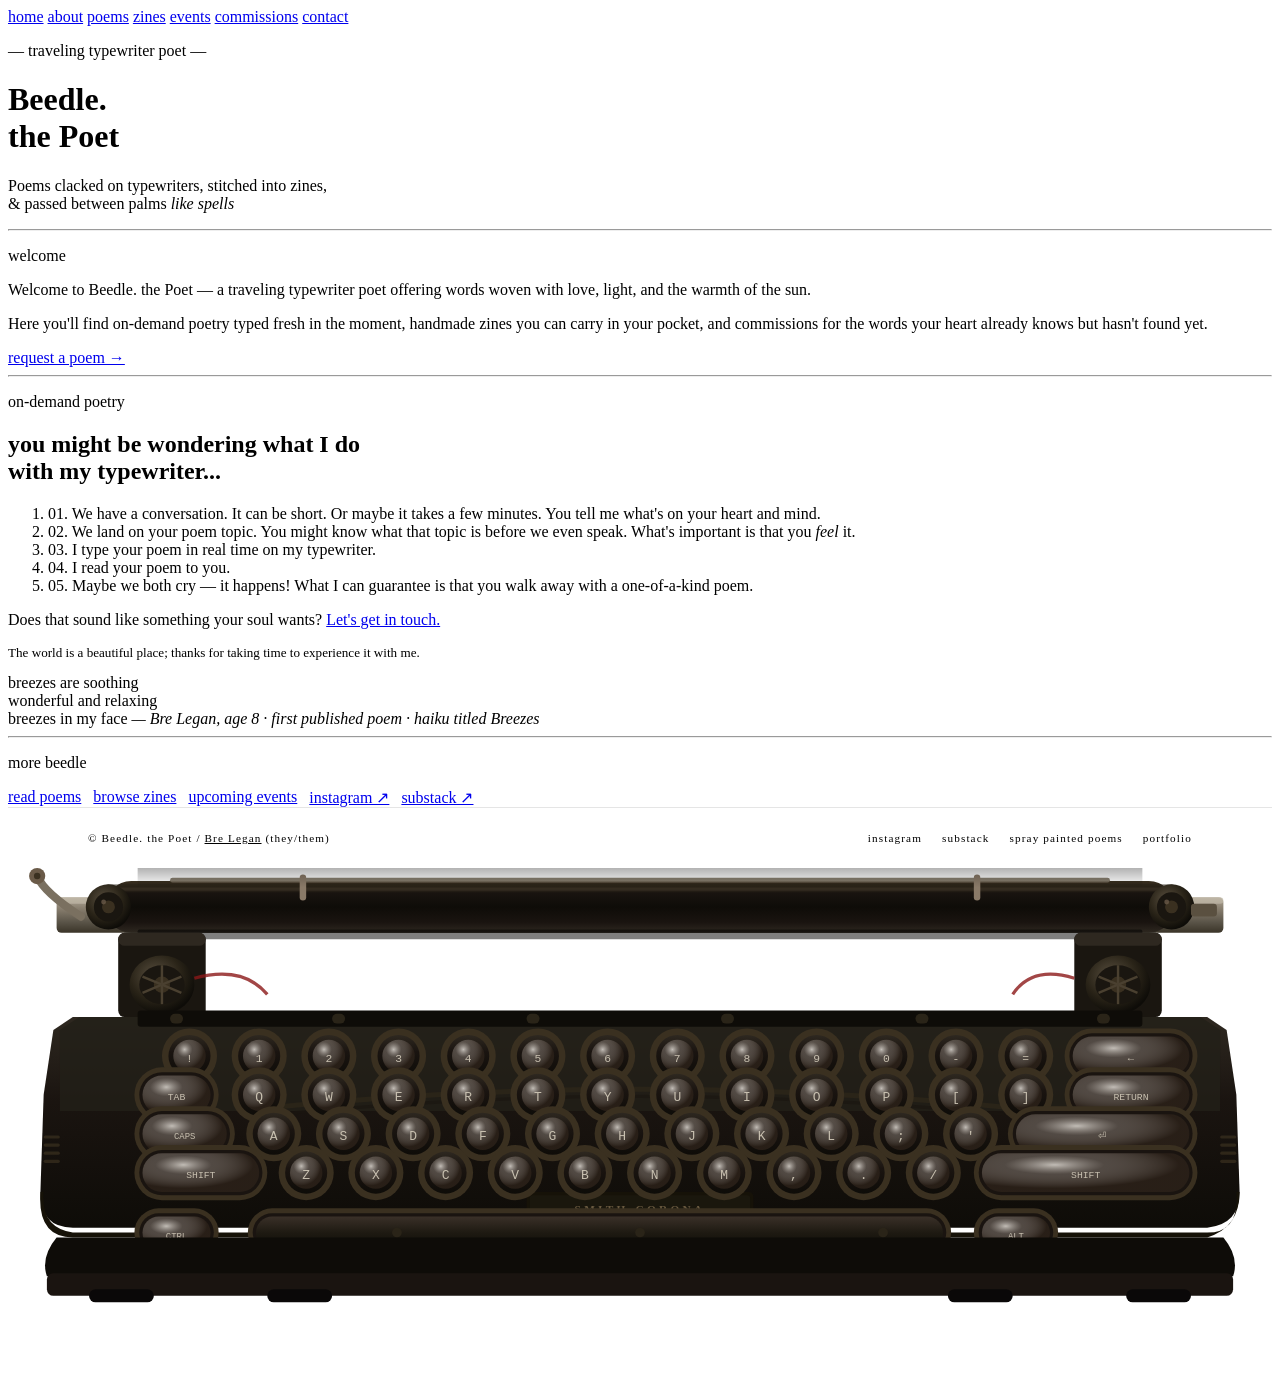
==== index.html @ 5019144e "Add files via upload" ====
<!DOCTYPE html>
<html lang="en">
<head>
  <meta charset="UTF-8" />
  <meta name="viewport" content="width=device-width, initial-scale=1.0" />
  <title>Beedle. the Poet</title>
  <link rel="stylesheet" href="css/style.css" />
</head>
<body>

<div class="page-wrap">

  <!-- PAPER SHEET — content flows top to bottom, bottom tucks into typewriter -->
  <div class="paper">
    <div class="paper-top-edge"></div>
    <div class="paper-lines"></div>
    <div class="margin-line"></div>
    <div class="hole-punch" style="top:50px"></div>
    <div class="hole-punch" style="top:220px"></div>
    <div class="hole-punch" style="top:420px"></div>

    <nav class="site-nav">
      <a href="index.html" class="active">home</a>
      <a href="about.html">about</a>
      <a href="poems.html">poems</a>
      <a href="zines.html">zines</a>
      <a href="events.html">events</a>
      <a href="commissions.html">commissions</a>
      <a href="contact.html">contact</a>
    </nav>

    <header class="hero">
      <p class="hero-eyebrow">— traveling typewriter poet —</p>
      <h1 class="hero-title">Beedle<span class="period">.</span><br>the Poet<span class="cursor"></span></h1>
      <p class="hero-subtitle">Poems clacked on typewriters, stitched into zines,<br>&amp; passed between palms <em>like spells</em></p>
    </header>

    <hr class="divider" data-text="✦ ✦ ✦" />

    <section class="section">
      <p class="section-label">welcome</p>
      <p>Welcome to Beedle. the Poet — a traveling typewriter poet offering words woven with love, light, and the warmth of the sun.</p>
      <p>Here you'll find on-demand poetry typed fresh in the moment, handmade zines you can carry in your pocket, and commissions for the words your heart already knows but hasn't found yet.</p>
      <a href="commissions.html" class="btn">request a poem →</a>
    </section>

    <hr class="divider" data-text="how it works" />

    <section class="section">
      <p class="section-label">on-demand poetry</p>
      <h2>you might be wondering what I do<br>with my typewriter...</h2>
      <ol class="process-list">
        <li><span class="step-num">01.</span> We have a conversation. It can be short. Or maybe it takes a few minutes. You tell me what's on your heart and mind.</li>
        <li><span class="step-num">02.</span> We land on your poem topic. You might know what that topic is before we even speak. What's important is that you <em>feel</em> it.</li>
        <li><span class="step-num">03.</span> I type your poem in real time on my typewriter.</li>
        <li><span class="step-num">04.</span> I read your poem to you.</li>
        <li><span class="step-num">05.</span> Maybe we both cry — it happens! What I can guarantee is that you walk away with a one-of-a-kind poem.</li>
      </ol>
      <p>Does that sound like something your soul wants? <a href="contact.html">Let's get in touch.</a></p>
      <p style="font-size: 0.82rem; color: var(--ink-light); margin-top: 8px;">The world is a beautiful place; thanks for taking time to experience it with me.</p>
    </section>

    <section class="section" style="padding-top: 0;">
      <div class="haiku">
        breezes are soothing<br>
        wonderful and relaxing<br>
        breezes in my face
        <cite>— Bre Legan, age 8 · first published poem · haiku titled <em>Breezes</em></cite>
      </div>
    </section>

    <hr class="divider" data-text="find me" />

    <section class="section">
      <p class="section-label">more beedle</p>
      <div style="display: flex; flex-wrap: wrap; gap: 12px;">
        <a href="poems.html" class="btn">read poems</a>
        <a href="zines.html" class="btn">browse zines</a>
        <a href="events.html" class="btn">upcoming events</a>
        <a href="https://www.instagram.com/beedle.thepoet" target="_blank" class="btn">instagram ↗</a>
        <a href="https://thebecomingrambles.substack.com/t/poetics" target="_blank" class="btn">substack ↗</a>
      </div>
    </section>

    <footer class="site-footer" style="position:relative;z-index:10;padding:24px 80px;border-top:1px solid rgba(0,0,0,0.1);display:flex;justify-content:space-between;align-items:center;flex-wrap:wrap;gap:12px;">
      <span style="font-family:var(--typewriter);font-size:0.7rem;letter-spacing:0.1em;color:var(--ink-light);">© Beedle. the Poet / <a href="https://brelegan.com" target="_blank" style="color:inherit;">Bre Legan</a> (they/them)</span>
      <nav style="display:flex;gap:20px;">
        <a href="https://www.instagram.com/beedle.thepoet" target="_blank" style="font-family:var(--typewriter);font-size:0.7rem;letter-spacing:0.1em;color:var(--ink-light);text-decoration:none;">instagram</a>
        <a href="https://thebecomingrambles.substack.com/t/poetics" target="_blank" style="font-family:var(--typewriter);font-size:0.7rem;letter-spacing:0.1em;color:var(--ink-light);text-decoration:none;">substack</a>
        <a href="https://spraypaintedpoems.com" target="_blank" style="font-family:var(--typewriter);font-size:0.7rem;letter-spacing:0.1em;color:var(--ink-light);text-decoration:none;">spray painted poems</a>
        <a href="https://brelegan.com" target="_blank" style="font-family:var(--typewriter);font-size:0.7rem;letter-spacing:0.1em;color:var(--ink-light);text-decoration:none;">portfolio</a>
      </nav>
    </footer>

    <div class="paper-bottom-fade"></div>
  </div><!-- /paper -->

  <!-- SMITH CORONA 1943 — paper feeds out of the platen at top of machine -->
      <div class="typewriter-footer"><svg viewBox="0 0 780 320" xmlns="http://www.w3.org/2000/svg" aria-hidden="true">
  <defs>
    
    <radialGradient id="keyGlass" cx="35%" cy="30%" r="60%">
      <stop offset="0%"   stop-color="#d4cfc8" stop-opacity="0.9"/>
      <stop offset="40%"  stop-color="#8a8078" stop-opacity="0.5"/>
      <stop offset="100%" stop-color="#2a2018" stop-opacity="0.9"/>
    </radialGradient>
    
    <linearGradient id="chrome" x1="0" y1="0" x2="0" y2="1">
      <stop offset="0%"   stop-color="#b0a898"/>
      <stop offset="30%"  stop-color="#8a8070"/>
      <stop offset="70%"  stop-color="#5a5448"/>
      <stop offset="100%" stop-color="#3a3428"/>
    </linearGradient>
    
    <linearGradient id="platenGrad" x1="0" y1="0" x2="0" y2="1">
      <stop offset="0%"   stop-color="#3a3020"/>
      <stop offset="20%"  stop-color="#1a1410"/>
      <stop offset="50%"  stop-color="#0e0c08"/>
      <stop offset="80%"  stop-color="#1a1410"/>
      <stop offset="100%" stop-color="#2e2820"/>
    </linearGradient>
    
    <linearGradient id="bodyGrad" x1="0" y1="0" x2="0" y2="1">
      <stop offset="0%"   stop-color="#2e2820"/>
      <stop offset="40%"  stop-color="#1a1410"/>
      <stop offset="100%" stop-color="#0e0c08"/>
    </linearGradient>
    
    <linearGradient id="bodySide" x1="0" y1="0" x2="1" y2="0">
      <stop offset="0%"   stop-color="#3a3028"/>
      <stop offset="50%"  stop-color="#1a1410"/>
      <stop offset="100%" stop-color="#0e0c08"/>
    </linearGradient>
    
    <radialGradient id="spoolGrad" cx="40%" cy="35%" r="65%">
      <stop offset="0%"   stop-color="#5a5040"/>
      <stop offset="60%"  stop-color="#2a2418"/>
      <stop offset="100%" stop-color="#0e0c08"/>
    </radialGradient>
    
    <linearGradient id="paperShadow" x1="0" y1="0" x2="0" y2="1">
      <stop offset="0%"   stop-color="rgba(0,0,0,0.5)"/>
      <stop offset="100%" stop-color="rgba(0,0,0,0)"/>
    </linearGradient>
    
    <linearGradient id="spaceGrad" x1="0" y1="0" x2="0" y2="1">
      <stop offset="0%"   stop-color="#3a3028"/>
      <stop offset="50%"  stop-color="#1e1a12"/>
      <stop offset="100%" stop-color="#0e0c08"/>
    </linearGradient>
  </defs>

  

  
  <rect x="30" y="18" width="720" height="22" rx="3" fill="url(#chrome)" />
  
  <rect x="30" y="18" width="720" height="4" rx="2" fill="#c8c0b0" opacity="0.6"/>

  
  <rect x="60" y="8" width="660" height="32" rx="16" fill="url(#platenGrad)"/>
  
  <rect x="60" y="10" width="660" height="5" rx="2" fill="#2a2418" opacity="0.5"/>
  <rect x="60" y="12" width="660" height="2" rx="1" fill="#4a4030" opacity="0.4"/>
  
  <circle cx="62" cy="24" r="14" fill="url(#spoolGrad)"/>
  <circle cx="62" cy="24" r="9"  fill="#1a1610"/>
  <circle cx="62" cy="24" r="4"  fill="#3a3020"/>
  <circle cx="59" cy="21" r="1.5" fill="#6a5a48" opacity="0.8"/>
  
  <circle cx="718" cy="24" r="14" fill="url(#spoolGrad)"/>
  <circle cx="718" cy="24" r="9"  fill="#1a1610"/>
  <circle cx="718" cy="24" r="4"  fill="#3a3020"/>
  <circle cx="715" cy="21" r="1.5" fill="#6a5a48" opacity="0.8"/>

  
  <rect x="100" y="6" width="580" height="3" rx="1.5" fill="#7a7060" opacity="0.9"/>
  
  <rect x="180" y="4" width="4" height="16" rx="2" fill="#8a7a68"/>
  <rect x="596" y="4" width="4" height="16" rx="2" fill="#8a7a68"/>

  
  <rect x="80" y="38" width="620" height="6" rx="1" fill="rgba(0,0,0,0.5)"/>

  
  <path d="M 45 30 Q 22 15 18 5" stroke="#7a7060" stroke-width="5" fill="none" stroke-linecap="round"/>
  <circle cx="18" cy="5" r="5" fill="#6a5a48"/>
  <circle cx="18" cy="5" r="2" fill="#3a3020"/>

  
  <rect x="730" y="22" width="16" height="8" rx="2" fill="#5a5040"/>

  

  
  <rect x="68" y="40" width="54" height="52" rx="4" fill="#1a1610"/>
  <rect x="68" y="40" width="54" height="8"  rx="4" fill="#2e2820"/>
  
  <ellipse cx="95" cy="72" rx="20" ry="18" fill="url(#spoolGrad)"/>
  <ellipse cx="95" cy="72" rx="14" ry="12" fill="#1a1610"/>
  <ellipse cx="95" cy="72" rx="5"  ry="5"  fill="#3a3020"/>
  
  <line x1="95" y1="60" x2="95" y2="72" stroke="#4a4030" stroke-width="1.5"/>
  <line x1="83" y1="67" x2="95" y2="72" stroke="#4a4030" stroke-width="1.5"/>
  <line x1="83" y1="77" x2="95" y2="72" stroke="#4a4030" stroke-width="1.5"/>
  <line x1="95" y1="84" x2="95" y2="72" stroke="#4a4030" stroke-width="1.5"/>
  <line x1="107" y1="77" x2="95" y2="72" stroke="#4a4030" stroke-width="1.5"/>
  <line x1="107" y1="67" x2="95" y2="72" stroke="#4a4030" stroke-width="1.5"/>
  
  <path d="M 115 68 Q 145 60 160 78" stroke="#8b1818" stroke-width="2" fill="none" opacity="0.8"/>

  
  <rect x="658" y="40" width="54" height="52" rx="4" fill="#1a1610"/>
  <rect x="658" y="40" width="54" height="8"  rx="4" fill="#2e2820"/>
  
  <ellipse cx="685" cy="72" rx="20" ry="18" fill="url(#spoolGrad)"/>
  <ellipse cx="685" cy="72" rx="14" ry="12" fill="#1a1610"/>
  <ellipse cx="685" cy="72" rx="5"  ry="5"  fill="#3a3020"/>
  
  <line x1="685" y1="60" x2="685" y2="72" stroke="#4a4030" stroke-width="1.5"/>
  <line x1="673" y1="67" x2="685" y2="72" stroke="#4a4030" stroke-width="1.5"/>
  <line x1="673" y1="77" x2="685" y2="72" stroke="#4a4030" stroke-width="1.5"/>
  <line x1="685" y1="84" x2="685" y2="72" stroke="#4a4030" stroke-width="1.5"/>
  <line x1="697" y1="77" x2="685" y2="72" stroke="#4a4030" stroke-width="1.5"/>
  <line x1="697" y1="67" x2="685" y2="72" stroke="#4a4030" stroke-width="1.5"/>
  
  <path d="M 658 68 Q 632 60 620 78" stroke="#8b1818" stroke-width="2" fill="none" opacity="0.8"/>

  

  
  <path d="
    M 40 92
    L 740 92
    L 752 100
    L 758 140
    L 760 200
    Q 760 220 740 222
    L 40 222
    Q 20 222 20 200
    L 22 140
    L 28 100
    Z
  " fill="url(#bodyGrad)"/>

  
  <path d="
    M 44 92
    L 736 92
    L 748 100
    L 748 150
    L 32 150
    L 32 100
    Z
  " fill="#222018" opacity="0.8"/>

  
  <path d="
    M 22 200
    Q 20 222 40 225
    L 740 225
    Q 760 225 758 200
    L 760 200
    Q 760 222 740 228
    L 40 228
    Q 18 228 20 200
    Z
  " fill="#161208"/>

  
  <rect x="22" y="165" width="10" height="2" rx="1" fill="#3a3020" opacity="0.7"/>
  <rect x="22" y="170" width="10" height="2" rx="1" fill="#3a3020" opacity="0.7"/>
  <rect x="22" y="175" width="10" height="2" rx="1" fill="#3a3020" opacity="0.7"/>
  <rect x="22" y="180" width="10" height="2" rx="1" fill="#3a3020" opacity="0.7"/>

  
  <rect x="748" y="165" width="10" height="2" rx="1" fill="#3a3020" opacity="0.7"/>
  <rect x="748" y="170" width="10" height="2" rx="1" fill="#3a3020" opacity="0.7"/>
  <rect x="748" y="175" width="10" height="2" rx="1" fill="#3a3020" opacity="0.7"/>
  <rect x="748" y="180" width="10" height="2" rx="1" fill="#3a3020" opacity="0.7"/>

  
  <rect x="320" y="200" width="140" height="16" rx="3" fill="#161208"/>
  <rect x="322" y="202" width="136" height="12" rx="2" fill="#1e1c12" opacity="0.5"/>
  
  <text x="390" y="213" font-family="Georgia, serif" font-size="7" font-weight="bold"
        fill="#6a5a40" text-anchor="middle" letter-spacing="2">SMITH-CORONA</text>

  
  
  <rect x="80" y="88" width="620" height="10" rx="2" fill="#0e0c08"/>
  
  <rect x="100" y="90" width="8" height="6" rx="3" fill="#2a2418"/>
  <rect x="200" y="90" width="8" height="6" rx="3" fill="#2a2418"/>
  <rect x="320" y="90" width="8" height="6" rx="3" fill="#2a2418"/>
  <rect x="440" y="90" width="8" height="6" rx="3" fill="#2a2418"/>
  <rect x="560" y="90" width="8" height="6" rx="3" fill="#2a2418"/>
  <rect x="672" y="90" width="8" height="6" rx="3" fill="#2a2418"/>

  
  <path d="M 160 148 Q 390 125 620 148" stroke="#2a2418" stroke-width="3" fill="none"/>
  <path d="M 165 152 Q 390 130 615 152" stroke="#1a1410" stroke-width="2" fill="none" opacity="0.6"/>

  
  

  
  
  
  

  
  

  
  <g id="row4">
    
    
    

    
    <circle cx="112" cy="116" r="17" fill="#3a3020"/>
    <circle cx="112" cy="116" r="13" fill="url(#bodyGrad)"/>
    <circle cx="112" cy="116" r="10" fill="url(#keyGlass)"/>
    <text x="112" y="120" font-family="'Special Elite',monospace" font-size="7" fill="#c8c0b0" text-anchor="middle">!</text>

    <circle cx="155" cy="116" r="17" fill="#3a3020"/>
    <circle cx="155" cy="116" r="13" fill="url(#bodyGrad)"/>
    <circle cx="155" cy="116" r="10" fill="url(#keyGlass)"/>
    <text x="155" y="120" font-family="'Special Elite',monospace" font-size="7" fill="#c8c0b0" text-anchor="middle">1</text>

    <circle cx="198" cy="116" r="17" fill="#3a3020"/>
    <circle cx="198" cy="116" r="13" fill="url(#bodyGrad)"/>
    <circle cx="198" cy="116" r="10" fill="url(#keyGlass)"/>
    <text x="198" y="120" font-family="'Special Elite',monospace" font-size="7" fill="#c8c0b0" text-anchor="middle">2</text>

    <circle cx="241" cy="116" r="17" fill="#3a3020"/>
    <circle cx="241" cy="116" r="13" fill="url(#bodyGrad)"/>
    <circle cx="241" cy="116" r="10" fill="url(#keyGlass)"/>
    <text x="241" y="120" font-family="'Special Elite',monospace" font-size="7" fill="#c8c0b0" text-anchor="middle">3</text>

    <circle cx="284" cy="116" r="17" fill="#3a3020"/>
    <circle cx="284" cy="116" r="13" fill="url(#bodyGrad)"/>
    <circle cx="284" cy="116" r="10" fill="url(#keyGlass)"/>
    <text x="284" y="120" font-family="'Special Elite',monospace" font-size="7" fill="#c8c0b0" text-anchor="middle">4</text>

    <circle cx="327" cy="116" r="17" fill="#3a3020"/>
    <circle cx="327" cy="116" r="13" fill="url(#bodyGrad)"/>
    <circle cx="327" cy="116" r="10" fill="url(#keyGlass)"/>
    <text x="327" y="120" font-family="'Special Elite',monospace" font-size="7" fill="#c8c0b0" text-anchor="middle">5</text>

    <circle cx="370" cy="116" r="17" fill="#3a3020"/>
    <circle cx="370" cy="116" r="13" fill="url(#bodyGrad)"/>
    <circle cx="370" cy="116" r="10" fill="url(#keyGlass)"/>
    <text x="370" y="120" font-family="'Special Elite',monospace" font-size="7" fill="#c8c0b0" text-anchor="middle">6</text>

    <circle cx="413" cy="116" r="17" fill="#3a3020"/>
    <circle cx="413" cy="116" r="13" fill="url(#bodyGrad)"/>
    <circle cx="413" cy="116" r="10" fill="url(#keyGlass)"/>
    <text x="413" y="120" font-family="'Special Elite',monospace" font-size="7" fill="#c8c0b0" text-anchor="middle">7</text>

    <circle cx="456" cy="116" r="17" fill="#3a3020"/>
    <circle cx="456" cy="116" r="13" fill="url(#bodyGrad)"/>
    <circle cx="456" cy="116" r="10" fill="url(#keyGlass)"/>
    <text x="456" y="120" font-family="'Special Elite',monospace" font-size="7" fill="#c8c0b0" text-anchor="middle">8</text>

    <circle cx="499" cy="116" r="17" fill="#3a3020"/>
    <circle cx="499" cy="116" r="13" fill="url(#bodyGrad)"/>
    <circle cx="499" cy="116" r="10" fill="url(#keyGlass)"/>
    <text x="499" y="120" font-family="'Special Elite',monospace" font-size="7" fill="#c8c0b0" text-anchor="middle">9</text>

    <circle cx="542" cy="116" r="17" fill="#3a3020"/>
    <circle cx="542" cy="116" r="13" fill="url(#bodyGrad)"/>
    <circle cx="542" cy="116" r="10" fill="url(#keyGlass)"/>
    <text x="542" y="120" font-family="'Special Elite',monospace" font-size="7" fill="#c8c0b0" text-anchor="middle">0</text>

    <circle cx="585" cy="116" r="17" fill="#3a3020"/>
    <circle cx="585" cy="116" r="13" fill="url(#bodyGrad)"/>
    <circle cx="585" cy="116" r="10" fill="url(#keyGlass)"/>
    <text x="585" y="120" font-family="'Special Elite',monospace" font-size="7" fill="#c8c0b0" text-anchor="middle">-</text>

    <circle cx="628" cy="116" r="17" fill="#3a3020"/>
    <circle cx="628" cy="116" r="13" fill="url(#bodyGrad)"/>
    <circle cx="628" cy="116" r="10" fill="url(#keyGlass)"/>
    <text x="628" y="120" font-family="'Special Elite',monospace" font-size="7" fill="#c8c0b0" text-anchor="middle">=</text>

    
    <rect x="652" y="99" width="82" height="34" rx="17" fill="#3a3020"/>
    <rect x="655" y="102" width="76" height="28" rx="14" fill="#1a1410"/>
    <rect x="657" y="104" width="72" height="24" rx="12" fill="url(#keyGlass)"/>
    <text x="693" y="120" font-family="'Special Elite',monospace" font-size="6.5" fill="#c8c0b0" text-anchor="middle">←</text>
  </g>

  
  <g id="row3">
    
    <rect x="78" y="123" width="52" height="34" rx="17" fill="#3a3020"/>
    <rect x="81" y="126" width="46" height="28" rx="14" fill="#1a1410"/>
    <rect x="83" y="128" width="42" height="24" rx="12" fill="url(#keyGlass)"/>
    <text x="104" y="143" font-family="'Special Elite',monospace" font-size="6" fill="#c8c0b0" text-anchor="middle">TAB</text>

    <circle cx="155" cy="140" r="17" fill="#3a3020"/>
    <circle cx="155" cy="140" r="13" fill="url(#bodyGrad)"/>
    <circle cx="155" cy="140" r="10" fill="url(#keyGlass)"/>
    <text x="155" y="144" font-family="'Special Elite',monospace" font-size="8" fill="#c8c0b0" text-anchor="middle">Q</text>

    <circle cx="198" cy="140" r="17" fill="#3a3020"/>
    <circle cx="198" cy="140" r="13" fill="url(#bodyGrad)"/>
    <circle cx="198" cy="140" r="10" fill="url(#keyGlass)"/>
    <text x="198" y="144" font-family="'Special Elite',monospace" font-size="8" fill="#c8c0b0" text-anchor="middle">W</text>

    <circle cx="241" cy="140" r="17" fill="#3a3020"/>
    <circle cx="241" cy="140" r="13" fill="url(#bodyGrad)"/>
    <circle cx="241" cy="140" r="10" fill="url(#keyGlass)"/>
    <text x="241" y="144" font-family="'Special Elite',monospace" font-size="8" fill="#c8c0b0" text-anchor="middle">E</text>

    <circle cx="284" cy="140" r="17" fill="#3a3020"/>
    <circle cx="284" cy="140" r="13" fill="url(#bodyGrad)"/>
    <circle cx="284" cy="140" r="10" fill="url(#keyGlass)"/>
    <text x="284" y="144" font-family="'Special Elite',monospace" font-size="8" fill="#c8c0b0" text-anchor="middle">R</text>

    <circle cx="327" cy="140" r="17" fill="#3a3020"/>
    <circle cx="327" cy="140" r="13" fill="url(#bodyGrad)"/>
    <circle cx="327" cy="140" r="10" fill="url(#keyGlass)"/>
    <text x="327" y="144" font-family="'Special Elite',monospace" font-size="8" fill="#c8c0b0" text-anchor="middle">T</text>

    <circle cx="370" cy="140" r="17" fill="#3a3020"/>
    <circle cx="370" cy="140" r="13" fill="url(#bodyGrad)"/>
    <circle cx="370" cy="140" r="10" fill="url(#keyGlass)"/>
    <text x="370" y="144" font-family="'Special Elite',monospace" font-size="8" fill="#c8c0b0" text-anchor="middle">Y</text>

    <circle cx="413" cy="140" r="17" fill="#3a3020"/>
    <circle cx="413" cy="140" r="13" fill="url(#bodyGrad)"/>
    <circle cx="413" cy="140" r="10" fill="url(#keyGlass)"/>
    <text x="413" y="144" font-family="'Special Elite',monospace" font-size="8" fill="#c8c0b0" text-anchor="middle">U</text>

    <circle cx="456" cy="140" r="17" fill="#3a3020"/>
    <circle cx="456" cy="140" r="13" fill="url(#bodyGrad)"/>
    <circle cx="456" cy="140" r="10" fill="url(#keyGlass)"/>
    <text x="456" y="144" font-family="'Special Elite',monospace" font-size="8" fill="#c8c0b0" text-anchor="middle">I</text>

    <circle cx="499" cy="140" r="17" fill="#3a3020"/>
    <circle cx="499" cy="140" r="13" fill="url(#bodyGrad)"/>
    <circle cx="499" cy="140" r="10" fill="url(#keyGlass)"/>
    <text x="499" y="144" font-family="'Special Elite',monospace" font-size="8" fill="#c8c0b0" text-anchor="middle">O</text>

    <circle cx="542" cy="140" r="17" fill="#3a3020"/>
    <circle cx="542" cy="140" r="13" fill="url(#bodyGrad)"/>
    <circle cx="542" cy="140" r="10" fill="url(#keyGlass)"/>
    <text x="542" y="144" font-family="'Special Elite',monospace" font-size="8" fill="#c8c0b0" text-anchor="middle">P</text>

    <circle cx="585" cy="140" r="17" fill="#3a3020"/>
    <circle cx="585" cy="140" r="13" fill="url(#bodyGrad)"/>
    <circle cx="585" cy="140" r="10" fill="url(#keyGlass)"/>
    <text x="585" y="144" font-family="'Special Elite',monospace" font-size="8" fill="#c8c0b0" text-anchor="middle">[</text>

    <circle cx="628" cy="140" r="17" fill="#3a3020"/>
    <circle cx="628" cy="140" r="13" fill="url(#bodyGrad)"/>
    <circle cx="628" cy="140" r="10" fill="url(#keyGlass)"/>
    <text x="628" y="144" font-family="'Special Elite',monospace" font-size="8" fill="#c8c0b0" text-anchor="middle">]</text>

    
    <rect x="652" y="123" width="82" height="34" rx="17" fill="#3a3020"/>
    <rect x="655" y="126" width="76" height="28" rx="14" fill="#1a1410"/>
    <rect x="657" y="128" width="72" height="24" rx="12" fill="url(#keyGlass)"/>
    <text x="693" y="143" font-family="'Special Elite',monospace" font-size="6" fill="#c8c0b0" text-anchor="middle">RETURN</text>
  </g>

  
  <g id="row2">
    
    <rect x="78" y="147" width="62" height="34" rx="17" fill="#3a3020"/>
    <rect x="81" y="150" width="56" height="28" rx="14" fill="#1a1410"/>
    <rect x="83" y="152" width="52" height="24" rx="12" fill="url(#keyGlass)"/>
    <text x="109" y="167" font-family="'Special Elite',monospace" font-size="5.5" fill="#c8c0b0" text-anchor="middle">CAPS</text>

    <circle cx="164" cy="164" r="17" fill="#3a3020"/>
    <circle cx="164" cy="164" r="13" fill="url(#bodyGrad)"/>
    <circle cx="164" cy="164" r="10" fill="url(#keyGlass)"/>
    <text x="164" y="168" font-family="'Special Elite',monospace" font-size="8" fill="#c8c0b0" text-anchor="middle">A</text>

    <circle cx="207" cy="164" r="17" fill="#3a3020"/>
    <circle cx="207" cy="164" r="13" fill="url(#bodyGrad)"/>
    <circle cx="207" cy="164" r="10" fill="url(#keyGlass)"/>
    <text x="207" y="168" font-family="'Special Elite',monospace" font-size="8" fill="#c8c0b0" text-anchor="middle">S</text>

    <circle cx="250" cy="164" r="17" fill="#3a3020"/>
    <circle cx="250" cy="164" r="13" fill="url(#bodyGrad)"/>
    <circle cx="250" cy="164" r="10" fill="url(#keyGlass)"/>
    <text x="250" y="168" font-family="'Special Elite',monospace" font-size="8" fill="#c8c0b0" text-anchor="middle">D</text>

    <circle cx="293" cy="164" r="17" fill="#3a3020"/>
    <circle cx="293" cy="164" r="13" fill="url(#bodyGrad)"/>
    <circle cx="293" cy="164" r="10" fill="url(#keyGlass)"/>
    <text x="293" y="168" font-family="'Special Elite',monospace" font-size="8" fill="#c8c0b0" text-anchor="middle">F</text>

    <circle cx="336" cy="164" r="17" fill="#3a3020"/>
    <circle cx="336" cy="164" r="13" fill="url(#bodyGrad)"/>
    <circle cx="336" cy="164" r="10" fill="url(#keyGlass)"/>
    <text x="336" y="168" font-family="'Special Elite',monospace" font-size="8" fill="#c8c0b0" text-anchor="middle">G</text>

    <circle cx="379" cy="164" r="17" fill="#3a3020"/>
    <circle cx="379" cy="164" r="13" fill="url(#bodyGrad)"/>
    <circle cx="379" cy="164" r="10" fill="url(#keyGlass)"/>
    <text x="379" y="168" font-family="'Special Elite',monospace" font-size="8" fill="#c8c0b0" text-anchor="middle">H</text>

    <circle cx="422" cy="164" r="17" fill="#3a3020"/>
    <circle cx="422" cy="164" r="13" fill="url(#bodyGrad)"/>
    <circle cx="422" cy="164" r="10" fill="url(#keyGlass)"/>
    <text x="422" y="168" font-family="'Special Elite',monospace" font-size="8" fill="#c8c0b0" text-anchor="middle">J</text>

    <circle cx="465" cy="164" r="17" fill="#3a3020"/>
    <circle cx="465" cy="164" r="13" fill="url(#bodyGrad)"/>
    <circle cx="465" cy="164" r="10" fill="url(#keyGlass)"/>
    <text x="465" y="168" font-family="'Special Elite',monospace" font-size="8" fill="#c8c0b0" text-anchor="middle">K</text>

    <circle cx="508" cy="164" r="17" fill="#3a3020"/>
    <circle cx="508" cy="164" r="13" fill="url(#bodyGrad)"/>
    <circle cx="508" cy="164" r="10" fill="url(#keyGlass)"/>
    <text x="508" y="168" font-family="'Special Elite',monospace" font-size="8" fill="#c8c0b0" text-anchor="middle">L</text>

    <circle cx="551" cy="164" r="17" fill="#3a3020"/>
    <circle cx="551" cy="164" r="13" fill="url(#bodyGrad)"/>
    <circle cx="551" cy="164" r="10" fill="url(#keyGlass)"/>
    <text x="551" y="168" font-family="'Special Elite',monospace" font-size="8" fill="#c8c0b0" text-anchor="middle">;</text>

    <circle cx="594" cy="164" r="17" fill="#3a3020"/>
    <circle cx="594" cy="164" r="13" fill="url(#bodyGrad)"/>
    <circle cx="594" cy="164" r="10" fill="url(#keyGlass)"/>
    <text x="594" y="168" font-family="'Special Elite',monospace" font-size="8" fill="#c8c0b0" text-anchor="middle">'</text>

    
    <rect x="617" y="147" width="117" height="34" rx="17" fill="#3a3020"/>
    <rect x="620" y="150" width="111" height="28" rx="14" fill="#1a1410"/>
    <rect x="622" y="152" width="107" height="24" rx="12" fill="url(#keyGlass)"/>
    <text x="675" y="167" font-family="'Special Elite',monospace" font-size="6" fill="#c8c0b0" text-anchor="middle">⏎</text>
  </g>

  
  <g id="row1">
    
    <rect x="78" y="171" width="82" height="34" rx="17" fill="#3a3020"/>
    <rect x="81" y="174" width="76" height="28" rx="14" fill="#1a1410"/>
    <rect x="83" y="176" width="72" height="24" rx="12" fill="url(#keyGlass)"/>
    <text x="119" y="191" font-family="'Special Elite',monospace" font-size="6" fill="#c8c0b0" text-anchor="middle">SHIFT</text>

    <circle cx="184" cy="188" r="17" fill="#3a3020"/>
    <circle cx="184" cy="188" r="13" fill="url(#bodyGrad)"/>
    <circle cx="184" cy="188" r="10" fill="url(#keyGlass)"/>
    <text x="184" y="192" font-family="'Special Elite',monospace" font-size="8" fill="#c8c0b0" text-anchor="middle">Z</text>

    <circle cx="227" cy="188" r="17" fill="#3a3020"/>
    <circle cx="227" cy="188" r="13" fill="url(#bodyGrad)"/>
    <circle cx="227" cy="188" r="10" fill="url(#keyGlass)"/>
    <text x="227" y="192" font-family="'Special Elite',monospace" font-size="8" fill="#c8c0b0" text-anchor="middle">X</text>

    <circle cx="270" cy="188" r="17" fill="#3a3020"/>
    <circle cx="270" cy="188" r="13" fill="url(#bodyGrad)"/>
    <circle cx="270" cy="188" r="10" fill="url(#keyGlass)"/>
    <text x="270" y="192" font-family="'Special Elite',monospace" font-size="8" fill="#c8c0b0" text-anchor="middle">C</text>

    <circle cx="313" cy="188" r="17" fill="#3a3020"/>
    <circle cx="313" cy="188" r="13" fill="url(#bodyGrad)"/>
    <circle cx="313" cy="188" r="10" fill="url(#keyGlass)"/>
    <text x="313" y="192" font-family="'Special Elite',monospace" font-size="8" fill="#c8c0b0" text-anchor="middle">V</text>

    <circle cx="356" cy="188" r="17" fill="#3a3020"/>
    <circle cx="356" cy="188" r="13" fill="url(#bodyGrad)"/>
    <circle cx="356" cy="188" r="10" fill="url(#keyGlass)"/>
    <text x="356" y="192" font-family="'Special Elite',monospace" font-size="8" fill="#c8c0b0" text-anchor="middle">B</text>

    <circle cx="399" cy="188" r="17" fill="#3a3020"/>
    <circle cx="399" cy="188" r="13" fill="url(#bodyGrad)"/>
    <circle cx="399" cy="188" r="10" fill="url(#keyGlass)"/>
    <text x="399" y="192" font-family="'Special Elite',monospace" font-size="8" fill="#c8c0b0" text-anchor="middle">N</text>

    <circle cx="442" cy="188" r="17" fill="#3a3020"/>
    <circle cx="442" cy="188" r="13" fill="url(#bodyGrad)"/>
    <circle cx="442" cy="188" r="10" fill="url(#keyGlass)"/>
    <text x="442" y="192" font-family="'Special Elite',monospace" font-size="8" fill="#c8c0b0" text-anchor="middle">M</text>

    <circle cx="485" cy="188" r="17" fill="#3a3020"/>
    <circle cx="485" cy="188" r="13" fill="url(#bodyGrad)"/>
    <circle cx="485" cy="188" r="10" fill="url(#keyGlass)"/>
    <text x="485" y="192" font-family="'Special Elite',monospace" font-size="8" fill="#c8c0b0" text-anchor="middle">,</text>

    <circle cx="528" cy="188" r="17" fill="#3a3020"/>
    <circle cx="528" cy="188" r="13" fill="url(#bodyGrad)"/>
    <circle cx="528" cy="188" r="10" fill="url(#keyGlass)"/>
    <text x="528" y="192" font-family="'Special Elite',monospace" font-size="8" fill="#c8c0b0" text-anchor="middle">.</text>

    <circle cx="571" cy="188" r="17" fill="#3a3020"/>
    <circle cx="571" cy="188" r="13" fill="url(#bodyGrad)"/>
    <circle cx="571" cy="188" r="10" fill="url(#keyGlass)"/>
    <text x="571" y="192" font-family="'Special Elite',monospace" font-size="8" fill="#c8c0b0" text-anchor="middle">/</text>

    
    <rect x="596" y="171" width="138" height="34" rx="17" fill="#3a3020"/>
    <rect x="599" y="174" width="132" height="28" rx="14" fill="#1a1410"/>
    <rect x="601" y="176" width="128" height="24" rx="12" fill="url(#keyGlass)"/>
    <text x="665" y="191" font-family="'Special Elite',monospace" font-size="6" fill="#c8c0b0" text-anchor="middle">SHIFT</text>
  </g>

  
  
  <rect x="78"  y="210" width="52" height="30" rx="15" fill="#3a3020"/>
  <rect x="81"  y="213" width="46" height="24" rx="12" fill="#1a1410"/>
  <rect x="83"  y="215" width="42" height="20" rx="10" fill="url(#keyGlass)"/>
  <text x="104" y="229" font-family="'Special Elite',monospace" font-size="5.5" fill="#c8c0b0" text-anchor="middle">CTRL</text>

  
  <rect x="148" y="210" width="434" height="30" rx="15" fill="#3a3020"/>
  <rect x="151" y="213" width="428" height="24" rx="12" fill="#1a1410"/>
  <rect x="153" y="215" width="424" height="20" rx="10" fill="url(#spaceGrad)"/>
  
  <circle cx="240" cy="225" r="3" fill="#2a2418"/>
  <circle cx="390" cy="225" r="3" fill="#2a2418"/>
  <circle cx="540" cy="225" r="3" fill="#2a2418"/>

  <rect x="596" y="210" width="52" height="30" rx="15" fill="#3a3020"/>
  <rect x="599" y="213" width="46" height="24" rx="12" fill="#1a1410"/>
  <rect x="601" y="215" width="42" height="20" rx="10" fill="url(#keyGlass)"/>
  <text x="622" y="229" font-family="'Special Elite',monospace" font-size="5.5" fill="#c8c0b0" text-anchor="middle">ALT</text>

  
  
  <path d="M 30 228 Q 20 240 24 252 L 756 252 Q 760 240 750 228 Z" fill="#0e0c08"/>
  
  <rect x="24" y="250" width="732" height="14" rx="4" fill="#1a1410"/>
  
  <rect x="50"  y="260" width="40" height="8" rx="4" fill="#0a0808"/>
  <rect x="160" y="260" width="40" height="8" rx="4" fill="#0a0808"/>
  <rect x="580" y="260" width="40" height="8" rx="4" fill="#0a0808"/>
  <rect x="690" y="260" width="40" height="8" rx="4" fill="#0a0808"/>

  
  <rect x="80" y="0" width="620" height="12" fill="url(#paperShadow)" opacity="0.6"/>
</svg></div>

</div><!-- /page-wrap -->
</body>
</html>
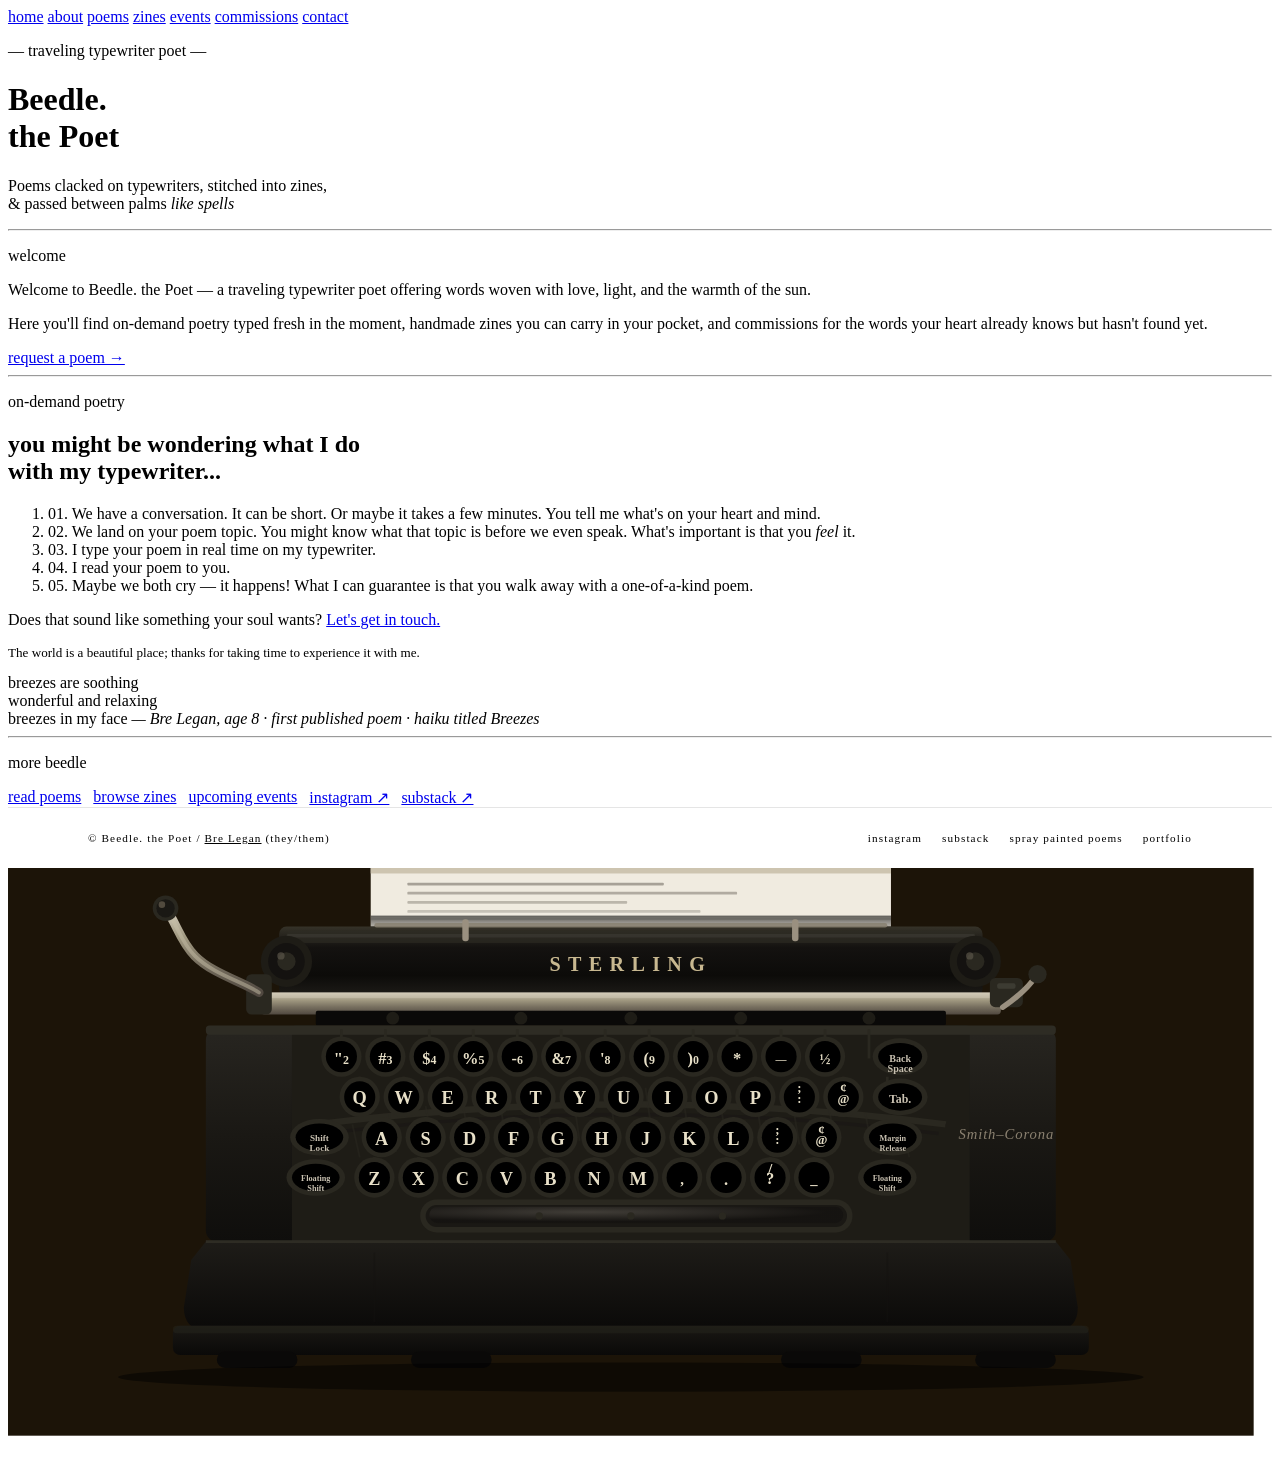
==== commit 8e21f8db: "Add files via upload" ====
--- a/index.html
+++ b/index.html
@@ -95,548 +95,11 @@
     <div class="paper-bottom-fade"></div>
   </div><!-- /paper -->
 
-  <!-- SMITH CORONA 1943 — paper feeds out of the platen at top of machine -->
-      <div class="typewriter-footer"><svg viewBox="0 0 780 320" xmlns="http://www.w3.org/2000/svg" aria-hidden="true">
-  <defs>
-    
-    <radialGradient id="keyGlass" cx="35%" cy="30%" r="60%">
-      <stop offset="0%"   stop-color="#d4cfc8" stop-opacity="0.9"/>
-      <stop offset="40%"  stop-color="#8a8078" stop-opacity="0.5"/>
-      <stop offset="100%" stop-color="#2a2018" stop-opacity="0.9"/>
-    </radialGradient>
-    
-    <linearGradient id="chrome" x1="0" y1="0" x2="0" y2="1">
-      <stop offset="0%"   stop-color="#b0a898"/>
-      <stop offset="30%"  stop-color="#8a8070"/>
-      <stop offset="70%"  stop-color="#5a5448"/>
-      <stop offset="100%" stop-color="#3a3428"/>
-    </linearGradient>
-    
-    <linearGradient id="platenGrad" x1="0" y1="0" x2="0" y2="1">
-      <stop offset="0%"   stop-color="#3a3020"/>
-      <stop offset="20%"  stop-color="#1a1410"/>
-      <stop offset="50%"  stop-color="#0e0c08"/>
-      <stop offset="80%"  stop-color="#1a1410"/>
-      <stop offset="100%" stop-color="#2e2820"/>
-    </linearGradient>
-    
-    <linearGradient id="bodyGrad" x1="0" y1="0" x2="0" y2="1">
-      <stop offset="0%"   stop-color="#2e2820"/>
-      <stop offset="40%"  stop-color="#1a1410"/>
-      <stop offset="100%" stop-color="#0e0c08"/>
-    </linearGradient>
-    
-    <linearGradient id="bodySide" x1="0" y1="0" x2="1" y2="0">
-      <stop offset="0%"   stop-color="#3a3028"/>
-      <stop offset="50%"  stop-color="#1a1410"/>
-      <stop offset="100%" stop-color="#0e0c08"/>
-    </linearGradient>
-    
-    <radialGradient id="spoolGrad" cx="40%" cy="35%" r="65%">
-      <stop offset="0%"   stop-color="#5a5040"/>
-      <stop offset="60%"  stop-color="#2a2418"/>
-      <stop offset="100%" stop-color="#0e0c08"/>
-    </radialGradient>
-    
-    <linearGradient id="paperShadow" x1="0" y1="0" x2="0" y2="1">
-      <stop offset="0%"   stop-color="rgba(0,0,0,0.5)"/>
-      <stop offset="100%" stop-color="rgba(0,0,0,0)"/>
-    </linearGradient>
-    
-    <linearGradient id="spaceGrad" x1="0" y1="0" x2="0" y2="1">
-      <stop offset="0%"   stop-color="#3a3028"/>
-      <stop offset="50%"  stop-color="#1e1a12"/>
-      <stop offset="100%" stop-color="#0e0c08"/>
-    </linearGradient>
-  </defs>
-
-  
-
-  
-  <rect x="30" y="18" width="720" height="22" rx="3" fill="url(#chrome)" />
-  
-  <rect x="30" y="18" width="720" height="4" rx="2" fill="#c8c0b0" opacity="0.6"/>
-
-  
-  <rect x="60" y="8" width="660" height="32" rx="16" fill="url(#platenGrad)"/>
-  
-  <rect x="60" y="10" width="660" height="5" rx="2" fill="#2a2418" opacity="0.5"/>
-  <rect x="60" y="12" width="660" height="2" rx="1" fill="#4a4030" opacity="0.4"/>
-  
-  <circle cx="62" cy="24" r="14" fill="url(#spoolGrad)"/>
-  <circle cx="62" cy="24" r="9"  fill="#1a1610"/>
-  <circle cx="62" cy="24" r="4"  fill="#3a3020"/>
-  <circle cx="59" cy="21" r="1.5" fill="#6a5a48" opacity="0.8"/>
-  
-  <circle cx="718" cy="24" r="14" fill="url(#spoolGrad)"/>
-  <circle cx="718" cy="24" r="9"  fill="#1a1610"/>
-  <circle cx="718" cy="24" r="4"  fill="#3a3020"/>
-  <circle cx="715" cy="21" r="1.5" fill="#6a5a48" opacity="0.8"/>
-
-  
-  <rect x="100" y="6" width="580" height="3" rx="1.5" fill="#7a7060" opacity="0.9"/>
-  
-  <rect x="180" y="4" width="4" height="16" rx="2" fill="#8a7a68"/>
-  <rect x="596" y="4" width="4" height="16" rx="2" fill="#8a7a68"/>
-
-  
-  <rect x="80" y="38" width="620" height="6" rx="1" fill="rgba(0,0,0,0.5)"/>
-
-  
-  <path d="M 45 30 Q 22 15 18 5" stroke="#7a7060" stroke-width="5" fill="none" stroke-linecap="round"/>
-  <circle cx="18" cy="5" r="5" fill="#6a5a48"/>
-  <circle cx="18" cy="5" r="2" fill="#3a3020"/>
-
-  
-  <rect x="730" y="22" width="16" height="8" rx="2" fill="#5a5040"/>
-
-  
-
-  
-  <rect x="68" y="40" width="54" height="52" rx="4" fill="#1a1610"/>
-  <rect x="68" y="40" width="54" height="8"  rx="4" fill="#2e2820"/>
-  
-  <ellipse cx="95" cy="72" rx="20" ry="18" fill="url(#spoolGrad)"/>
-  <ellipse cx="95" cy="72" rx="14" ry="12" fill="#1a1610"/>
-  <ellipse cx="95" cy="72" rx="5"  ry="5"  fill="#3a3020"/>
-  
-  <line x1="95" y1="60" x2="95" y2="72" stroke="#4a4030" stroke-width="1.5"/>
-  <line x1="83" y1="67" x2="95" y2="72" stroke="#4a4030" stroke-width="1.5"/>
-  <line x1="83" y1="77" x2="95" y2="72" stroke="#4a4030" stroke-width="1.5"/>
-  <line x1="95" y1="84" x2="95" y2="72" stroke="#4a4030" stroke-width="1.5"/>
-  <line x1="107" y1="77" x2="95" y2="72" stroke="#4a4030" stroke-width="1.5"/>
-  <line x1="107" y1="67" x2="95" y2="72" stroke="#4a4030" stroke-width="1.5"/>
-  
-  <path d="M 115 68 Q 145 60 160 78" stroke="#8b1818" stroke-width="2" fill="none" opacity="0.8"/>
-
-  
-  <rect x="658" y="40" width="54" height="52" rx="4" fill="#1a1610"/>
-  <rect x="658" y="40" width="54" height="8"  rx="4" fill="#2e2820"/>
-  
-  <ellipse cx="685" cy="72" rx="20" ry="18" fill="url(#spoolGrad)"/>
-  <ellipse cx="685" cy="72" rx="14" ry="12" fill="#1a1610"/>
-  <ellipse cx="685" cy="72" rx="5"  ry="5"  fill="#3a3020"/>
-  
-  <line x1="685" y1="60" x2="685" y2="72" stroke="#4a4030" stroke-width="1.5"/>
-  <line x1="673" y1="67" x2="685" y2="72" stroke="#4a4030" stroke-width="1.5"/>
-  <line x1="673" y1="77" x2="685" y2="72" stroke="#4a4030" stroke-width="1.5"/>
-  <line x1="685" y1="84" x2="685" y2="72" stroke="#4a4030" stroke-width="1.5"/>
-  <line x1="697" y1="77" x2="685" y2="72" stroke="#4a4030" stroke-width="1.5"/>
-  <line x1="697" y1="67" x2="685" y2="72" stroke="#4a4030" stroke-width="1.5"/>
-  
-  <path d="M 658 68 Q 632 60 620 78" stroke="#8b1818" stroke-width="2" fill="none" opacity="0.8"/>
-
-  
-
-  
-  <path d="
-    M 40 92
-    L 740 92
-    L 752 100
-    L 758 140
-    L 760 200
-    Q 760 220 740 222
-    L 40 222
-    Q 20 222 20 200
-    L 22 140
-    L 28 100
-    Z
-  " fill="url(#bodyGrad)"/>
-
-  
-  <path d="
-    M 44 92
-    L 736 92
-    L 748 100
-    L 748 150
-    L 32 150
-    L 32 100
-    Z
-  " fill="#222018" opacity="0.8"/>
-
-  
-  <path d="
-    M 22 200
-    Q 20 222 40 225
-    L 740 225
-    Q 760 225 758 200
-    L 760 200
-    Q 760 222 740 228
-    L 40 228
-    Q 18 228 20 200
-    Z
-  " fill="#161208"/>
-
-  
-  <rect x="22" y="165" width="10" height="2" rx="1" fill="#3a3020" opacity="0.7"/>
-  <rect x="22" y="170" width="10" height="2" rx="1" fill="#3a3020" opacity="0.7"/>
-  <rect x="22" y="175" width="10" height="2" rx="1" fill="#3a3020" opacity="0.7"/>
-  <rect x="22" y="180" width="10" height="2" rx="1" fill="#3a3020" opacity="0.7"/>
-
-  
-  <rect x="748" y="165" width="10" height="2" rx="1" fill="#3a3020" opacity="0.7"/>
-  <rect x="748" y="170" width="10" height="2" rx="1" fill="#3a3020" opacity="0.7"/>
-  <rect x="748" y="175" width="10" height="2" rx="1" fill="#3a3020" opacity="0.7"/>
-  <rect x="748" y="180" width="10" height="2" rx="1" fill="#3a3020" opacity="0.7"/>
-
-  
-  <rect x="320" y="200" width="140" height="16" rx="3" fill="#161208"/>
-  <rect x="322" y="202" width="136" height="12" rx="2" fill="#1e1c12" opacity="0.5"/>
-  
-  <text x="390" y="213" font-family="Georgia, serif" font-size="7" font-weight="bold"
-        fill="#6a5a40" text-anchor="middle" letter-spacing="2">SMITH-CORONA</text>
-
-  
-  
-  <rect x="80" y="88" width="620" height="10" rx="2" fill="#0e0c08"/>
-  
-  <rect x="100" y="90" width="8" height="6" rx="3" fill="#2a2418"/>
-  <rect x="200" y="90" width="8" height="6" rx="3" fill="#2a2418"/>
-  <rect x="320" y="90" width="8" height="6" rx="3" fill="#2a2418"/>
-  <rect x="440" y="90" width="8" height="6" rx="3" fill="#2a2418"/>
-  <rect x="560" y="90" width="8" height="6" rx="3" fill="#2a2418"/>
-  <rect x="672" y="90" width="8" height="6" rx="3" fill="#2a2418"/>
-
-  
-  <path d="M 160 148 Q 390 125 620 148" stroke="#2a2418" stroke-width="3" fill="none"/>
-  <path d="M 165 152 Q 390 130 615 152" stroke="#1a1410" stroke-width="2" fill="none" opacity="0.6"/>
-
-  
-  
-
-  
-  
-  
-  
-
-  
-  
-
-  
-  <g id="row4">
-    
-    
-    
-
-    
-    <circle cx="112" cy="116" r="17" fill="#3a3020"/>
-    <circle cx="112" cy="116" r="13" fill="url(#bodyGrad)"/>
-    <circle cx="112" cy="116" r="10" fill="url(#keyGlass)"/>
-    <text x="112" y="120" font-family="'Special Elite',monospace" font-size="7" fill="#c8c0b0" text-anchor="middle">!</text>
-
-    <circle cx="155" cy="116" r="17" fill="#3a3020"/>
-    <circle cx="155" cy="116" r="13" fill="url(#bodyGrad)"/>
-    <circle cx="155" cy="116" r="10" fill="url(#keyGlass)"/>
-    <text x="155" y="120" font-family="'Special Elite',monospace" font-size="7" fill="#c8c0b0" text-anchor="middle">1</text>
-
-    <circle cx="198" cy="116" r="17" fill="#3a3020"/>
-    <circle cx="198" cy="116" r="13" fill="url(#bodyGrad)"/>
-    <circle cx="198" cy="116" r="10" fill="url(#keyGlass)"/>
-    <text x="198" y="120" font-family="'Special Elite',monospace" font-size="7" fill="#c8c0b0" text-anchor="middle">2</text>
-
-    <circle cx="241" cy="116" r="17" fill="#3a3020"/>
-    <circle cx="241" cy="116" r="13" fill="url(#bodyGrad)"/>
-    <circle cx="241" cy="116" r="10" fill="url(#keyGlass)"/>
-    <text x="241" y="120" font-family="'Special Elite',monospace" font-size="7" fill="#c8c0b0" text-anchor="middle">3</text>
-
-    <circle cx="284" cy="116" r="17" fill="#3a3020"/>
-    <circle cx="284" cy="116" r="13" fill="url(#bodyGrad)"/>
-    <circle cx="284" cy="116" r="10" fill="url(#keyGlass)"/>
-    <text x="284" y="120" font-family="'Special Elite',monospace" font-size="7" fill="#c8c0b0" text-anchor="middle">4</text>
-
-    <circle cx="327" cy="116" r="17" fill="#3a3020"/>
-    <circle cx="327" cy="116" r="13" fill="url(#bodyGrad)"/>
-    <circle cx="327" cy="116" r="10" fill="url(#keyGlass)"/>
-    <text x="327" y="120" font-family="'Special Elite',monospace" font-size="7" fill="#c8c0b0" text-anchor="middle">5</text>
-
-    <circle cx="370" cy="116" r="17" fill="#3a3020"/>
-    <circle cx="370" cy="116" r="13" fill="url(#bodyGrad)"/>
-    <circle cx="370" cy="116" r="10" fill="url(#keyGlass)"/>
-    <text x="370" y="120" font-family="'Special Elite',monospace" font-size="7" fill="#c8c0b0" text-anchor="middle">6</text>
-
-    <circle cx="413" cy="116" r="17" fill="#3a3020"/>
-    <circle cx="413" cy="116" r="13" fill="url(#bodyGrad)"/>
-    <circle cx="413" cy="116" r="10" fill="url(#keyGlass)"/>
-    <text x="413" y="120" font-family="'Special Elite',monospace" font-size="7" fill="#c8c0b0" text-anchor="middle">7</text>
-
-    <circle cx="456" cy="116" r="17" fill="#3a3020"/>
-    <circle cx="456" cy="116" r="13" fill="url(#bodyGrad)"/>
-    <circle cx="456" cy="116" r="10" fill="url(#keyGlass)"/>
-    <text x="456" y="120" font-family="'Special Elite',monospace" font-size="7" fill="#c8c0b0" text-anchor="middle">8</text>
-
-    <circle cx="499" cy="116" r="17" fill="#3a3020"/>
-    <circle cx="499" cy="116" r="13" fill="url(#bodyGrad)"/>
-    <circle cx="499" cy="116" r="10" fill="url(#keyGlass)"/>
-    <text x="499" y="120" font-family="'Special Elite',monospace" font-size="7" fill="#c8c0b0" text-anchor="middle">9</text>
-
-    <circle cx="542" cy="116" r="17" fill="#3a3020"/>
-    <circle cx="542" cy="116" r="13" fill="url(#bodyGrad)"/>
-    <circle cx="542" cy="116" r="10" fill="url(#keyGlass)"/>
-    <text x="542" y="120" font-family="'Special Elite',monospace" font-size="7" fill="#c8c0b0" text-anchor="middle">0</text>
-
-    <circle cx="585" cy="116" r="17" fill="#3a3020"/>
-    <circle cx="585" cy="116" r="13" fill="url(#bodyGrad)"/>
-    <circle cx="585" cy="116" r="10" fill="url(#keyGlass)"/>
-    <text x="585" y="120" font-family="'Special Elite',monospace" font-size="7" fill="#c8c0b0" text-anchor="middle">-</text>
-
-    <circle cx="628" cy="116" r="17" fill="#3a3020"/>
-    <circle cx="628" cy="116" r="13" fill="url(#bodyGrad)"/>
-    <circle cx="628" cy="116" r="10" fill="url(#keyGlass)"/>
-    <text x="628" y="120" font-family="'Special Elite',monospace" font-size="7" fill="#c8c0b0" text-anchor="middle">=</text>
-
-    
-    <rect x="652" y="99" width="82" height="34" rx="17" fill="#3a3020"/>
-    <rect x="655" y="102" width="76" height="28" rx="14" fill="#1a1410"/>
-    <rect x="657" y="104" width="72" height="24" rx="12" fill="url(#keyGlass)"/>
-    <text x="693" y="120" font-family="'Special Elite',monospace" font-size="6.5" fill="#c8c0b0" text-anchor="middle">←</text>
-  </g>
-
-  
-  <g id="row3">
-    
-    <rect x="78" y="123" width="52" height="34" rx="17" fill="#3a3020"/>
-    <rect x="81" y="126" width="46" height="28" rx="14" fill="#1a1410"/>
-    <rect x="83" y="128" width="42" height="24" rx="12" fill="url(#keyGlass)"/>
-    <text x="104" y="143" font-family="'Special Elite',monospace" font-size="6" fill="#c8c0b0" text-anchor="middle">TAB</text>
-
-    <circle cx="155" cy="140" r="17" fill="#3a3020"/>
-    <circle cx="155" cy="140" r="13" fill="url(#bodyGrad)"/>
-    <circle cx="155" cy="140" r="10" fill="url(#keyGlass)"/>
-    <text x="155" y="144" font-family="'Special Elite',monospace" font-size="8" fill="#c8c0b0" text-anchor="middle">Q</text>
-
-    <circle cx="198" cy="140" r="17" fill="#3a3020"/>
-    <circle cx="198" cy="140" r="13" fill="url(#bodyGrad)"/>
-    <circle cx="198" cy="140" r="10" fill="url(#keyGlass)"/>
-    <text x="198" y="144" font-family="'Special Elite',monospace" font-size="8" fill="#c8c0b0" text-anchor="middle">W</text>
-
-    <circle cx="241" cy="140" r="17" fill="#3a3020"/>
-    <circle cx="241" cy="140" r="13" fill="url(#bodyGrad)"/>
-    <circle cx="241" cy="140" r="10" fill="url(#keyGlass)"/>
-    <text x="241" y="144" font-family="'Special Elite',monospace" font-size="8" fill="#c8c0b0" text-anchor="middle">E</text>
-
-    <circle cx="284" cy="140" r="17" fill="#3a3020"/>
-    <circle cx="284" cy="140" r="13" fill="url(#bodyGrad)"/>
-    <circle cx="284" cy="140" r="10" fill="url(#keyGlass)"/>
-    <text x="284" y="144" font-family="'Special Elite',monospace" font-size="8" fill="#c8c0b0" text-anchor="middle">R</text>
-
-    <circle cx="327" cy="140" r="17" fill="#3a3020"/>
-    <circle cx="327" cy="140" r="13" fill="url(#bodyGrad)"/>
-    <circle cx="327" cy="140" r="10" fill="url(#keyGlass)"/>
-    <text x="327" y="144" font-family="'Special Elite',monospace" font-size="8" fill="#c8c0b0" text-anchor="middle">T</text>
-
-    <circle cx="370" cy="140" r="17" fill="#3a3020"/>
-    <circle cx="370" cy="140" r="13" fill="url(#bodyGrad)"/>
-    <circle cx="370" cy="140" r="10" fill="url(#keyGlass)"/>
-    <text x="370" y="144" font-family="'Special Elite',monospace" font-size="8" fill="#c8c0b0" text-anchor="middle">Y</text>
-
-    <circle cx="413" cy="140" r="17" fill="#3a3020"/>
-    <circle cx="413" cy="140" r="13" fill="url(#bodyGrad)"/>
-    <circle cx="413" cy="140" r="10" fill="url(#keyGlass)"/>
-    <text x="413" y="144" font-family="'Special Elite',monospace" font-size="8" fill="#c8c0b0" text-anchor="middle">U</text>
-
-    <circle cx="456" cy="140" r="17" fill="#3a3020"/>
-    <circle cx="456" cy="140" r="13" fill="url(#bodyGrad)"/>
-    <circle cx="456" cy="140" r="10" fill="url(#keyGlass)"/>
-    <text x="456" y="144" font-family="'Special Elite',monospace" font-size="8" fill="#c8c0b0" text-anchor="middle">I</text>
-
-    <circle cx="499" cy="140" r="17" fill="#3a3020"/>
-    <circle cx="499" cy="140" r="13" fill="url(#bodyGrad)"/>
-    <circle cx="499" cy="140" r="10" fill="url(#keyGlass)"/>
-    <text x="499" y="144" font-family="'Special Elite',monospace" font-size="8" fill="#c8c0b0" text-anchor="middle">O</text>
-
-    <circle cx="542" cy="140" r="17" fill="#3a3020"/>
-    <circle cx="542" cy="140" r="13" fill="url(#bodyGrad)"/>
-    <circle cx="542" cy="140" r="10" fill="url(#keyGlass)"/>
-    <text x="542" y="144" font-family="'Special Elite',monospace" font-size="8" fill="#c8c0b0" text-anchor="middle">P</text>
-
-    <circle cx="585" cy="140" r="17" fill="#3a3020"/>
-    <circle cx="585" cy="140" r="13" fill="url(#bodyGrad)"/>
-    <circle cx="585" cy="140" r="10" fill="url(#keyGlass)"/>
-    <text x="585" y="144" font-family="'Special Elite',monospace" font-size="8" fill="#c8c0b0" text-anchor="middle">[</text>
-
-    <circle cx="628" cy="140" r="17" fill="#3a3020"/>
-    <circle cx="628" cy="140" r="13" fill="url(#bodyGrad)"/>
-    <circle cx="628" cy="140" r="10" fill="url(#keyGlass)"/>
-    <text x="628" y="144" font-family="'Special Elite',monospace" font-size="8" fill="#c8c0b0" text-anchor="middle">]</text>
-
-    
-    <rect x="652" y="123" width="82" height="34" rx="17" fill="#3a3020"/>
-    <rect x="655" y="126" width="76" height="28" rx="14" fill="#1a1410"/>
-    <rect x="657" y="128" width="72" height="24" rx="12" fill="url(#keyGlass)"/>
-    <text x="693" y="143" font-family="'Special Elite',monospace" font-size="6" fill="#c8c0b0" text-anchor="middle">RETURN</text>
-  </g>
-
-  
-  <g id="row2">
-    
-    <rect x="78" y="147" width="62" height="34" rx="17" fill="#3a3020"/>
-    <rect x="81" y="150" width="56" height="28" rx="14" fill="#1a1410"/>
-    <rect x="83" y="152" width="52" height="24" rx="12" fill="url(#keyGlass)"/>
-    <text x="109" y="167" font-family="'Special Elite',monospace" font-size="5.5" fill="#c8c0b0" text-anchor="middle">CAPS</text>
-
-    <circle cx="164" cy="164" r="17" fill="#3a3020"/>
-    <circle cx="164" cy="164" r="13" fill="url(#bodyGrad)"/>
-    <circle cx="164" cy="164" r="10" fill="url(#keyGlass)"/>
-    <text x="164" y="168" font-family="'Special Elite',monospace" font-size="8" fill="#c8c0b0" text-anchor="middle">A</text>
-
-    <circle cx="207" cy="164" r="17" fill="#3a3020"/>
-    <circle cx="207" cy="164" r="13" fill="url(#bodyGrad)"/>
-    <circle cx="207" cy="164" r="10" fill="url(#keyGlass)"/>
-    <text x="207" y="168" font-family="'Special Elite',monospace" font-size="8" fill="#c8c0b0" text-anchor="middle">S</text>
-
-    <circle cx="250" cy="164" r="17" fill="#3a3020"/>
-    <circle cx="250" cy="164" r="13" fill="url(#bodyGrad)"/>
-    <circle cx="250" cy="164" r="10" fill="url(#keyGlass)"/>
-    <text x="250" y="168" font-family="'Special Elite',monospace" font-size="8" fill="#c8c0b0" text-anchor="middle">D</text>
-
-    <circle cx="293" cy="164" r="17" fill="#3a3020"/>
-    <circle cx="293" cy="164" r="13" fill="url(#bodyGrad)"/>
-    <circle cx="293" cy="164" r="10" fill="url(#keyGlass)"/>
-    <text x="293" y="168" font-family="'Special Elite',monospace" font-size="8" fill="#c8c0b0" text-anchor="middle">F</text>
-
-    <circle cx="336" cy="164" r="17" fill="#3a3020"/>
-    <circle cx="336" cy="164" r="13" fill="url(#bodyGrad)"/>
-    <circle cx="336" cy="164" r="10" fill="url(#keyGlass)"/>
-    <text x="336" y="168" font-family="'Special Elite',monospace" font-size="8" fill="#c8c0b0" text-anchor="middle">G</text>
-
-    <circle cx="379" cy="164" r="17" fill="#3a3020"/>
-    <circle cx="379" cy="164" r="13" fill="url(#bodyGrad)"/>
-    <circle cx="379" cy="164" r="10" fill="url(#keyGlass)"/>
-    <text x="379" y="168" font-family="'Special Elite',monospace" font-size="8" fill="#c8c0b0" text-anchor="middle">H</text>
-
-    <circle cx="422" cy="164" r="17" fill="#3a3020"/>
-    <circle cx="422" cy="164" r="13" fill="url(#bodyGrad)"/>
-    <circle cx="422" cy="164" r="10" fill="url(#keyGlass)"/>
-    <text x="422" y="168" font-family="'Special Elite',monospace" font-size="8" fill="#c8c0b0" text-anchor="middle">J</text>
-
-    <circle cx="465" cy="164" r="17" fill="#3a3020"/>
-    <circle cx="465" cy="164" r="13" fill="url(#bodyGrad)"/>
-    <circle cx="465" cy="164" r="10" fill="url(#keyGlass)"/>
-    <text x="465" y="168" font-family="'Special Elite',monospace" font-size="8" fill="#c8c0b0" text-anchor="middle">K</text>
-
-    <circle cx="508" cy="164" r="17" fill="#3a3020"/>
-    <circle cx="508" cy="164" r="13" fill="url(#bodyGrad)"/>
-    <circle cx="508" cy="164" r="10" fill="url(#keyGlass)"/>
-    <text x="508" y="168" font-family="'Special Elite',monospace" font-size="8" fill="#c8c0b0" text-anchor="middle">L</text>
-
-    <circle cx="551" cy="164" r="17" fill="#3a3020"/>
-    <circle cx="551" cy="164" r="13" fill="url(#bodyGrad)"/>
-    <circle cx="551" cy="164" r="10" fill="url(#keyGlass)"/>
-    <text x="551" y="168" font-family="'Special Elite',monospace" font-size="8" fill="#c8c0b0" text-anchor="middle">;</text>
-
-    <circle cx="594" cy="164" r="17" fill="#3a3020"/>
-    <circle cx="594" cy="164" r="13" fill="url(#bodyGrad)"/>
-    <circle cx="594" cy="164" r="10" fill="url(#keyGlass)"/>
-    <text x="594" y="168" font-family="'Special Elite',monospace" font-size="8" fill="#c8c0b0" text-anchor="middle">'</text>
-
-    
-    <rect x="617" y="147" width="117" height="34" rx="17" fill="#3a3020"/>
-    <rect x="620" y="150" width="111" height="28" rx="14" fill="#1a1410"/>
-    <rect x="622" y="152" width="107" height="24" rx="12" fill="url(#keyGlass)"/>
-    <text x="675" y="167" font-family="'Special Elite',monospace" font-size="6" fill="#c8c0b0" text-anchor="middle">⏎</text>
-  </g>
-
-  
-  <g id="row1">
-    
-    <rect x="78" y="171" width="82" height="34" rx="17" fill="#3a3020"/>
-    <rect x="81" y="174" width="76" height="28" rx="14" fill="#1a1410"/>
-    <rect x="83" y="176" width="72" height="24" rx="12" fill="url(#keyGlass)"/>
-    <text x="119" y="191" font-family="'Special Elite',monospace" font-size="6" fill="#c8c0b0" text-anchor="middle">SHIFT</text>
-
-    <circle cx="184" cy="188" r="17" fill="#3a3020"/>
-    <circle cx="184" cy="188" r="13" fill="url(#bodyGrad)"/>
-    <circle cx="184" cy="188" r="10" fill="url(#keyGlass)"/>
-    <text x="184" y="192" font-family="'Special Elite',monospace" font-size="8" fill="#c8c0b0" text-anchor="middle">Z</text>
-
-    <circle cx="227" cy="188" r="17" fill="#3a3020"/>
-    <circle cx="227" cy="188" r="13" fill="url(#bodyGrad)"/>
-    <circle cx="227" cy="188" r="10" fill="url(#keyGlass)"/>
-    <text x="227" y="192" font-family="'Special Elite',monospace" font-size="8" fill="#c8c0b0" text-anchor="middle">X</text>
-
-    <circle cx="270" cy="188" r="17" fill="#3a3020"/>
-    <circle cx="270" cy="188" r="13" fill="url(#bodyGrad)"/>
-    <circle cx="270" cy="188" r="10" fill="url(#keyGlass)"/>
-    <text x="270" y="192" font-family="'Special Elite',monospace" font-size="8" fill="#c8c0b0" text-anchor="middle">C</text>
-
-    <circle cx="313" cy="188" r="17" fill="#3a3020"/>
-    <circle cx="313" cy="188" r="13" fill="url(#bodyGrad)"/>
-    <circle cx="313" cy="188" r="10" fill="url(#keyGlass)"/>
-    <text x="313" y="192" font-family="'Special Elite',monospace" font-size="8" fill="#c8c0b0" text-anchor="middle">V</text>
-
-    <circle cx="356" cy="188" r="17" fill="#3a3020"/>
-    <circle cx="356" cy="188" r="13" fill="url(#bodyGrad)"/>
-    <circle cx="356" cy="188" r="10" fill="url(#keyGlass)"/>
-    <text x="356" y="192" font-family="'Special Elite',monospace" font-size="8" fill="#c8c0b0" text-anchor="middle">B</text>
-
-    <circle cx="399" cy="188" r="17" fill="#3a3020"/>
-    <circle cx="399" cy="188" r="13" fill="url(#bodyGrad)"/>
-    <circle cx="399" cy="188" r="10" fill="url(#keyGlass)"/>
-    <text x="399" y="192" font-family="'Special Elite',monospace" font-size="8" fill="#c8c0b0" text-anchor="middle">N</text>
-
-    <circle cx="442" cy="188" r="17" fill="#3a3020"/>
-    <circle cx="442" cy="188" r="13" fill="url(#bodyGrad)"/>
-    <circle cx="442" cy="188" r="10" fill="url(#keyGlass)"/>
-    <text x="442" y="192" font-family="'Special Elite',monospace" font-size="8" fill="#c8c0b0" text-anchor="middle">M</text>
-
-    <circle cx="485" cy="188" r="17" fill="#3a3020"/>
-    <circle cx="485" cy="188" r="13" fill="url(#bodyGrad)"/>
-    <circle cx="485" cy="188" r="10" fill="url(#keyGlass)"/>
-    <text x="485" y="192" font-family="'Special Elite',monospace" font-size="8" fill="#c8c0b0" text-anchor="middle">,</text>
-
-    <circle cx="528" cy="188" r="17" fill="#3a3020"/>
-    <circle cx="528" cy="188" r="13" fill="url(#bodyGrad)"/>
-    <circle cx="528" cy="188" r="10" fill="url(#keyGlass)"/>
-    <text x="528" y="192" font-family="'Special Elite',monospace" font-size="8" fill="#c8c0b0" text-anchor="middle">.</text>
-
-    <circle cx="571" cy="188" r="17" fill="#3a3020"/>
-    <circle cx="571" cy="188" r="13" fill="url(#bodyGrad)"/>
-    <circle cx="571" cy="188" r="10" fill="url(#keyGlass)"/>
-    <text x="571" y="192" font-family="'Special Elite',monospace" font-size="8" fill="#c8c0b0" text-anchor="middle">/</text>
-
-    
-    <rect x="596" y="171" width="138" height="34" rx="17" fill="#3a3020"/>
-    <rect x="599" y="174" width="132" height="28" rx="14" fill="#1a1410"/>
-    <rect x="601" y="176" width="128" height="24" rx="12" fill="url(#keyGlass)"/>
-    <text x="665" y="191" font-family="'Special Elite',monospace" font-size="6" fill="#c8c0b0" text-anchor="middle">SHIFT</text>
-  </g>
-
-  
-  
-  <rect x="78"  y="210" width="52" height="30" rx="15" fill="#3a3020"/>
-  <rect x="81"  y="213" width="46" height="24" rx="12" fill="#1a1410"/>
-  <rect x="83"  y="215" width="42" height="20" rx="10" fill="url(#keyGlass)"/>
-  <text x="104" y="229" font-family="'Special Elite',monospace" font-size="5.5" fill="#c8c0b0" text-anchor="middle">CTRL</text>
-
-  
-  <rect x="148" y="210" width="434" height="30" rx="15" fill="#3a3020"/>
-  <rect x="151" y="213" width="428" height="24" rx="12" fill="#1a1410"/>
-  <rect x="153" y="215" width="424" height="20" rx="10" fill="url(#spaceGrad)"/>
-  
-  <circle cx="240" cy="225" r="3" fill="#2a2418"/>
-  <circle cx="390" cy="225" r="3" fill="#2a2418"/>
-  <circle cx="540" cy="225" r="3" fill="#2a2418"/>
-
-  <rect x="596" y="210" width="52" height="30" rx="15" fill="#3a3020"/>
-  <rect x="599" y="213" width="46" height="24" rx="12" fill="#1a1410"/>
-  <rect x="601" y="215" width="42" height="20" rx="10" fill="url(#keyGlass)"/>
-  <text x="622" y="229" font-family="'Special Elite',monospace" font-size="5.5" fill="#c8c0b0" text-anchor="middle">ALT</text>
-
-  
-  
-  <path d="M 30 228 Q 20 240 24 252 L 756 252 Q 760 240 750 228 Z" fill="#0e0c08"/>
-  
-  <rect x="24" y="250" width="732" height="14" rx="4" fill="#1a1410"/>
-  
-  <rect x="50"  y="260" width="40" height="8" rx="4" fill="#0a0808"/>
-  <rect x="160" y="260" width="40" height="8" rx="4" fill="#0a0808"/>
-  <rect x="580" y="260" width="40" height="8" rx="4" fill="#0a0808"/>
-  <rect x="690" y="260" width="40" height="8" rx="4" fill="#0a0808"/>
-
-  
-  <rect x="80" y="0" width="620" height="12" fill="url(#paperShadow)" opacity="0.6"/>
-</svg></div>
+    <!-- SMITH CORONA 1943 — paper feeds out of the platen at top of machine -->
+  <div class="typewriter-footer">
+    <img src="typewriter.svg" alt="Smith-Corona Sterling typewriter illustration" style="display:block;width:100%;height:auto;" />
+  </div>
 
 </div><!-- /page-wrap -->
 </body>
-</html>+</html>
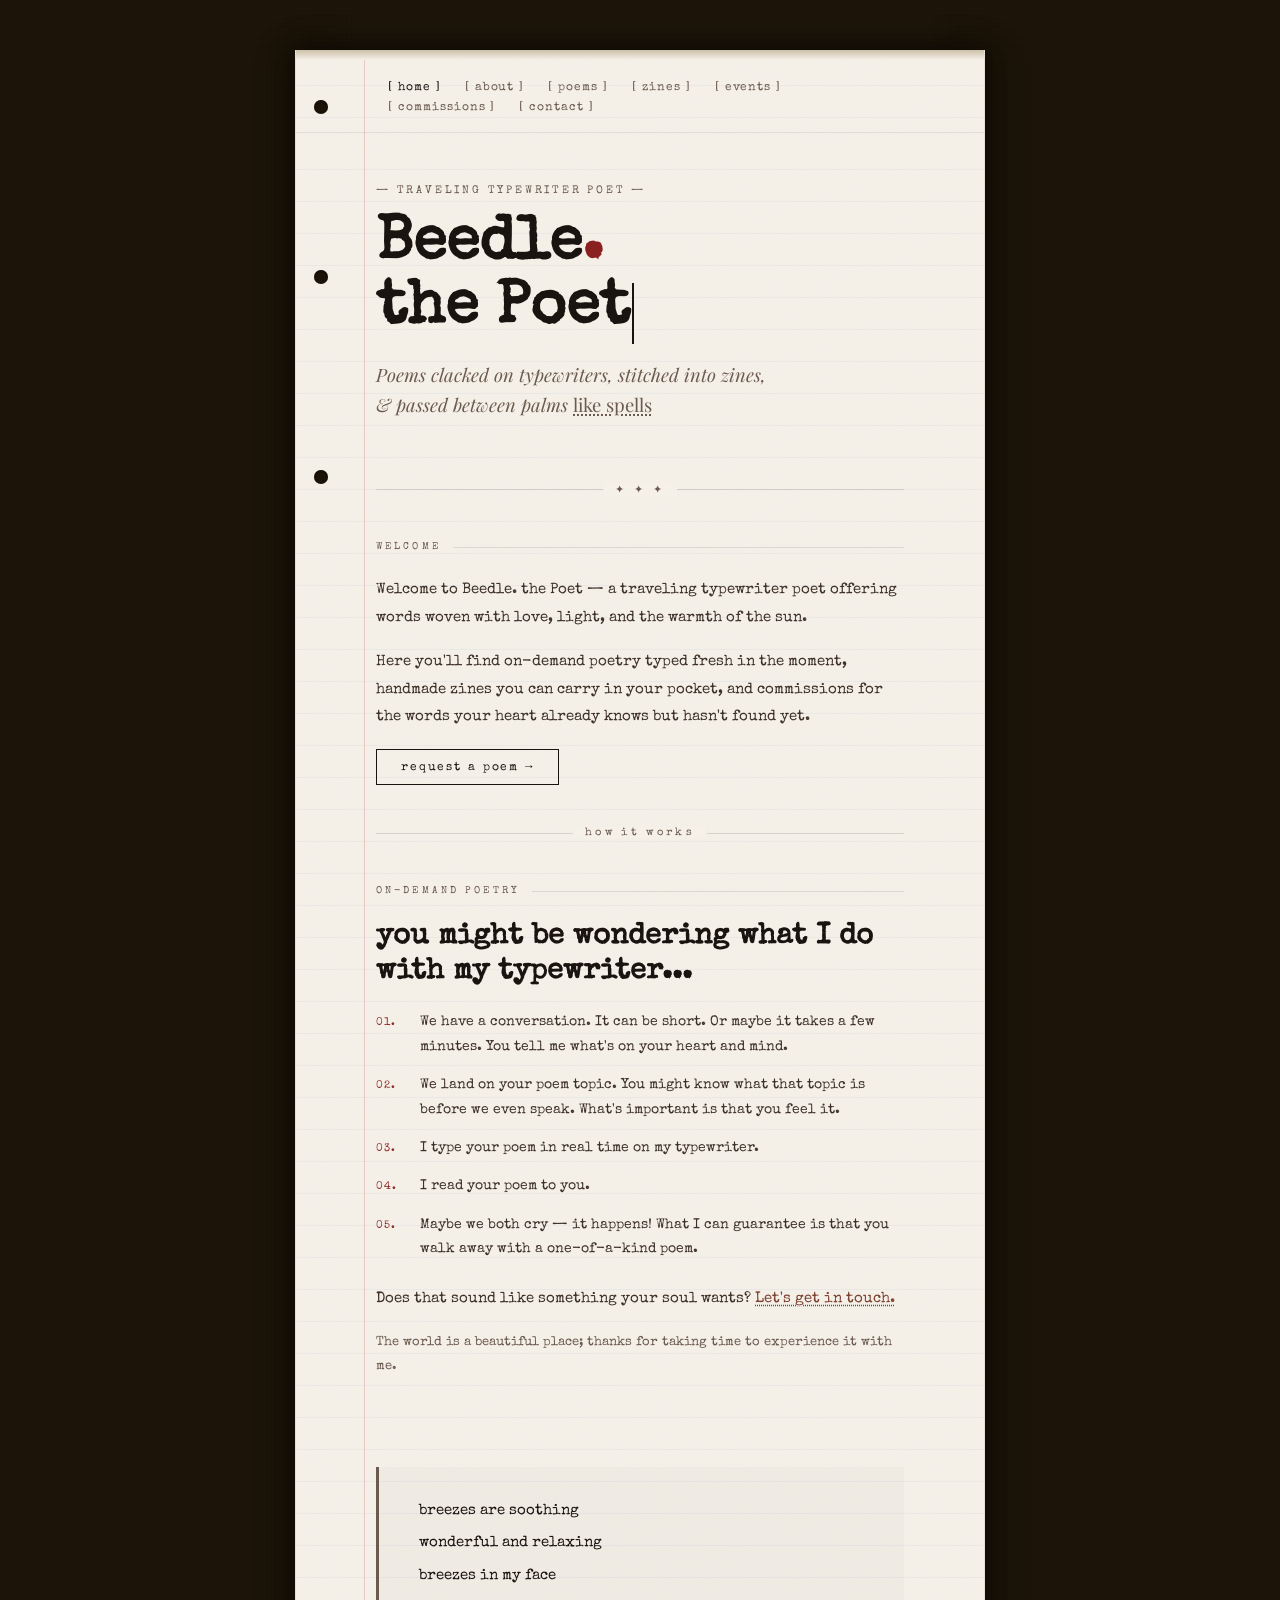
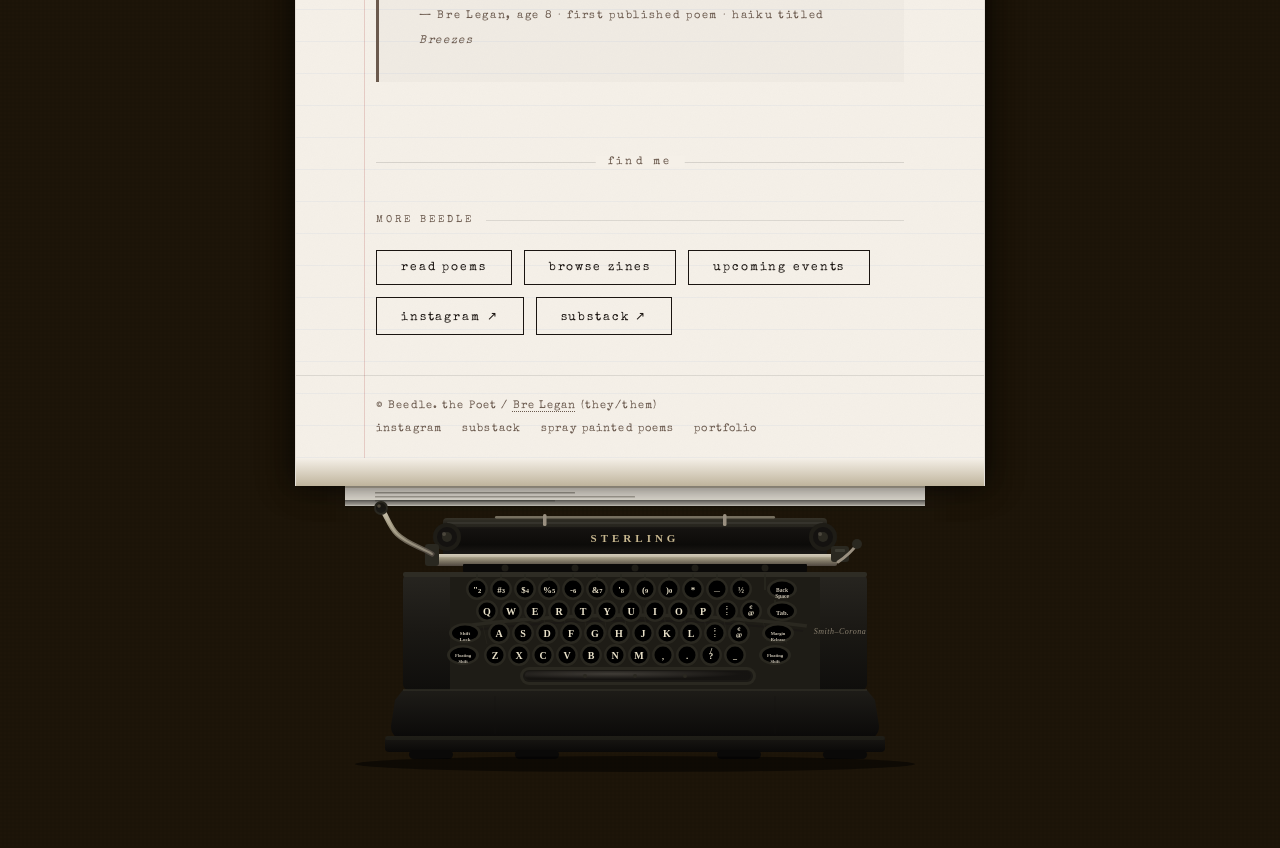
==== commit caf47fc5: "Add files via upload" ====
--- a/index.html
+++ b/index.html
@@ -4,13 +4,396 @@
   <meta charset="UTF-8" />
   <meta name="viewport" content="width=device-width, initial-scale=1.0" />
   <title>Beedle. the Poet</title>
-  <link rel="stylesheet" href="css/style.css" />
+  <link rel="preconnect" href="https://fonts.googleapis.com">
+  <link href="https://fonts.googleapis.com/css2?family=Special+Elite&family=Courier+Prime:ital,wght@0,400;0,700;1,400&family=Playfair+Display:ital@0;1&display=swap" rel="stylesheet">
+  <style>
+@import url('https://fonts.googleapis.com/css2?family=Special+Elite&family=Courier+Prime:ital,wght@0,400;0,700;1,400&family=Playfair+Display:ital@0;1&display=swap');
+
+/* ─── Variables ─── */
+:root {
+  --paper:        #f5f0e8;
+  --paper-dark:   #ede6d6;
+  --paper-cream:  #faf7f0;
+  --ink:          #1a1410;
+  --ink-faded:    #3d3028;
+  --ink-light:    #6b5a4e;
+  --red-ink:      #8b2020;
+  --rust:         #7a4030;
+  --typewriter:   'Special Elite', 'Courier Prime', monospace;
+  --serif:        'Playfair Display', Georgia, serif;
+}
+
+/* ─── Reset & Base ─── */
+*, *::before, *::after { box-sizing: border-box; margin: 0; padding: 0; }
+html { scroll-behavior: smooth; }
+
+body {
+  background-color: #1c1408;
+  background-image:
+    url("data:image/svg+xml,%3Csvg xmlns='http://www.w3.org/2000/svg' width='4' height='4'%3E%3Crect width='4' height='4' fill='%231c1408'/%3E%3Ccircle cx='1' cy='1' r='0.5' fill='%23261c0e' opacity='0.6'/%3E%3Ccircle cx='3' cy='3' r='0.5' fill='%23140e04' opacity='0.6'/%3E%3C/svg%3E");
+  font-family: var(--typewriter);
+  color: var(--ink);
+  min-height: 100vh;
+  overflow-x: hidden;
+}
+
+/* ─── Page wrapper ─── */
+.page-wrap {
+  max-width: 690px;
+  margin: 0 auto;
+  padding-top: 50px;
+  padding-left: 0;
+  padding-right: 0;
+  overflow: visible;
+}
+
+/* ════════════════════════════════
+   TYPEWRITER FOOTER SVG
+   ════════════════════════════════ */
+.typewriter-footer {
+  display: block;
+  width: 100%;
+  line-height: 0;
+  font-size: 0;
+  padding-bottom: 40px;
+}
+.typewriter-footer img {
+  display: block;
+  width: 100%;
+  height: auto;
+}
+
+/* ─── Paper sheet ─── */
+.paper {
+  position: relative;
+  background: var(--paper);
+  border-left:  1px solid rgba(0,0,0,0.07);
+  border-right: 1px solid rgba(0,0,0,0.07);
+  box-shadow:
+    -6px 0 30px rgba(0,0,0,0.35),
+     6px 0 30px rgba(0,0,0,0.35),
+     0 -4px 20px rgba(0,0,0,0.2);
+}
+
+/* Paper texture overlay */
+.paper::after {
+  content: '';
+  position: absolute;
+  inset: 0;
+  background-image:
+    url("data:image/svg+xml,%3Csvg xmlns='http://www.w3.org/2000/svg' width='300' height='300'%3E%3Cfilter id='n'%3E%3CfeTurbulence type='fractalNoise' baseFrequency='0.9' numOctaves='4' stitchTiles='stitch'/%3E%3CfeColorMatrix type='saturate' values='0'/%3E%3C/filter%3E%3Crect width='300' height='300' filter='url(%23n)' opacity='0.03'/%3E%3C/svg%3E");
+  pointer-events: none;
+  z-index: 1;
+}
+
+/* Ruled lines */
+.paper-lines {
+  position: absolute;
+  inset: 0;
+  pointer-events: none;
+  z-index: 0;
+}
+.paper-lines::after {
+  content: '';
+  position: absolute;
+  inset: 0;
+  background-image: repeating-linear-gradient(
+    to bottom,
+    transparent 0px,
+    transparent 31px,
+    rgba(100,140,200,0.07) 31px,
+    rgba(100,140,200,0.07) 32px
+  );
+  background-position: 0 88px;
+}
+
+/* Red margin line */
+.margin-line {
+  position: absolute;
+  left: 68px; top: 0; bottom: 0;
+  width: 1px;
+  background: rgba(160,40,40,0.18);
+  pointer-events: none;
+  z-index: 2;
+}
+
+/* Hole punches */
+.hole-punch {
+  position: absolute;
+  left: 18px;
+  width: 14px; height: 14px;
+  border-radius: 50%;
+  background: #1c1408;
+  box-shadow: inset 0 1px 3px rgba(0,0,0,0.6);
+  z-index: 3;
+}
+
+/* Top edge of paper (where it curls out of platen) */
+.paper-top-edge {
+  height: 10px;
+  background: linear-gradient(to bottom, #ccc0a8, var(--paper));
+  position: relative;
+  z-index: 5;
+}
+
+/* Bottom of paper fades into the typewriter slot */
+.paper-bottom-fade {
+  height: 28px;
+  background: linear-gradient(to bottom, var(--paper), #bfb49c);
+  position: relative;
+  z-index: 4;
+}
+
+/* ─── Navigation ─── */
+nav.site-nav {
+  position: relative;
+  z-index: 100;
+  padding: 18px 80px 14px;
+  display: flex;
+  gap: 0;
+  flex-wrap: wrap;
+  border-bottom: 1px solid rgba(0,0,0,0.08);
+}
+nav.site-nav a {
+  font-family: var(--typewriter);
+  font-size: 0.75rem;
+  letter-spacing: 0.08em;
+  text-decoration: none;
+  color: var(--ink-light);
+  padding: 4px 12px;
+  transition: color 0.2s;
+  text-transform: lowercase;
+}
+nav.site-nav a::before { content: '[ '; }
+nav.site-nav a::after  { content: ' ]'; }
+nav.site-nav a:hover,
+nav.site-nav a.active  { color: var(--ink); }
+
+/* ─── Hero ─── */
+.hero {
+  position: relative;
+  z-index: 10;
+  padding: 48px 80px 40px;
+}
+.hero-eyebrow {
+  font-family: var(--typewriter);
+  font-size: 0.7rem;
+  letter-spacing: 0.25em;
+  color: var(--ink-light);
+  text-transform: uppercase;
+  margin-bottom: 12px;
+}
+.hero-title {
+  font-family: var(--typewriter);
+  font-size: clamp(2.4rem, 5vw, 3.8rem);
+  line-height: 1.05;
+  color: var(--ink);
+}
+.hero-title .period { color: var(--red-ink); }
+.hero-subtitle {
+  font-family: var(--serif);
+  font-style: italic;
+  font-size: clamp(0.95rem, 2vw, 1.15rem);
+  color: var(--ink-light);
+  margin-top: 16px;
+  line-height: 1.6;
+  max-width: 520px;
+}
+.hero-subtitle em {
+  font-style: normal;
+  text-decoration: underline;
+  text-decoration-style: dotted;
+  text-underline-offset: 3px;
+}
+
+/* Blinking cursor */
+.cursor {
+  display: inline-block;
+  width: 2px; height: 1em;
+  background: var(--ink);
+  vertical-align: middle;
+  animation: blink 1.1s step-end infinite;
+  margin-left: 2px;
+}
+@keyframes blink { 0%,100%{opacity:1} 50%{opacity:0} }
+
+/* ─── Divider ─── */
+.divider {
+  position: relative;
+  z-index: 10;
+  margin: 8px 80px;
+  border: none;
+  border-top: 1px solid rgba(0,0,0,0.12);
+  overflow: visible;
+}
+.divider::after {
+  content: attr(data-text);
+  position: absolute;
+  top: -0.6em; left: 50%;
+  transform: translateX(-50%);
+  background: var(--paper);
+  padding: 0 12px;
+  font-family: var(--typewriter);
+  font-size: 0.7rem;
+  letter-spacing: 0.3em;
+  color: var(--ink-light);
+}
+
+/* ─── Sections ─── */
+.section {
+  position: relative;
+  z-index: 10;
+  padding: 40px 80px;
+}
+.section-label {
+  font-family: var(--typewriter);
+  font-size: 0.65rem;
+  letter-spacing: 0.3em;
+  text-transform: uppercase;
+  color: var(--ink-light);
+  margin-bottom: 20px;
+  display: flex;
+  align-items: center;
+  gap: 12px;
+}
+.section-label::after {
+  content: ''; flex: 1;
+  height: 1px; background: rgba(0,0,0,0.1);
+}
+
+h2 {
+  font-family: var(--typewriter);
+  font-size: clamp(1.3rem,3vw,1.8rem);
+  color: var(--ink); margin-bottom: 20px; line-height: 1.2;
+}
+h3 { font-family: var(--typewriter); font-size: 1.1rem; color: var(--ink); margin-bottom: 12px; }
+p {
+  font-family: var(--typewriter);
+  font-size: 0.92rem; line-height: 1.85;
+  color: var(--ink-faded); margin-bottom: 1.2em;
+}
+a { color: var(--rust); text-decoration: underline; text-decoration-style: dotted; text-underline-offset: 3px; }
+a:hover { color: var(--red-ink); }
+
+/* ─── Process list ─── */
+.process-list { list-style: none; margin: 0 0 1.5em; }
+.process-list li {
+  display: flex; gap: 16px; margin-bottom: 14px;
+  font-family: var(--typewriter); font-size: 0.9rem; line-height: 1.7; color: var(--ink-faded);
+}
+.process-list li .step-num {
+  flex-shrink: 0; font-size: 0.7rem; color: var(--red-ink);
+  letter-spacing: 0.1em; padding-top: 3px; min-width: 28px;
+}
+
+/* ─── Poem card ─── */
+.poem-card {
+  background: var(--paper-cream);
+  border: 1px solid rgba(0,0,0,0.08);
+  padding: 32px 36px; margin-bottom: 24px;
+  box-shadow: 1px 2px 8px rgba(0,0,0,0.08);
+}
+.poem-title {
+  font-size: 0.75rem; letter-spacing: 0.2em; text-transform: lowercase;
+  color: var(--ink-light); margin-bottom: 16px; padding-bottom: 10px;
+  border-bottom: 1px dashed rgba(0,0,0,0.15);
+}
+.poem-body { font-size: 0.92rem; line-height: 2; color: var(--ink); white-space: pre-line; }
+
+/* ─── Zine cards ─── */
+.zines-grid {
+  display: grid; grid-template-columns: repeat(auto-fill, minmax(280px,1fr));
+  gap: 24px; margin-top: 8px;
+}
+.zine-card {
+  position: relative; background: var(--paper-cream);
+  border: 1px solid rgba(0,0,0,0.1); padding: 28px 28px 24px;
+  box-shadow: 2px 3px 12px rgba(0,0,0,0.1);
+  transition: transform 0.2s, box-shadow 0.2s;
+}
+.zine-card:hover { transform: translateY(-2px) rotate(0.3deg); box-shadow: 4px 8px 24px rgba(0,0,0,0.15); }
+.zine-spine { position: absolute; left: 0; top: 0; bottom: 0; width: 6px; }
+.zine-year { font-size: 0.65rem; letter-spacing: 0.25em; color: var(--ink-light); margin-bottom: 8px; }
+.zine-title { font-family: var(--typewriter); font-size: 1rem; color: var(--ink); margin-bottom: 8px; line-height: 1.3; }
+.zine-subtitle { font-family: var(--serif); font-style: italic; font-size: 0.8rem; color: var(--ink-light); margin-bottom: 14px; }
+.zine-desc { font-size: 0.8rem; line-height: 1.65; color: var(--ink-faded); margin-bottom: 0; }
+
+/* ─── FAQ ─── */
+.faq-item { margin-bottom: 20px; padding-left: 20px; border-left: 2px solid rgba(0,0,0,0.08); }
+.faq-q { font-family: var(--typewriter); font-size: 0.88rem; font-weight: 700; color: var(--ink); margin-bottom: 6px; }
+.faq-q::before { content: 'Q: '; color: var(--red-ink); }
+.faq-a { font-size: 0.85rem; line-height: 1.7; color: var(--ink-faded); margin: 0; }
+.faq-a::before { content: 'A: '; color: var(--ink-light); }
+
+/* ─── CTA box ─── */
+.contact-box {
+  background: var(--paper-dark); border: 1px dashed rgba(0,0,0,0.2);
+  padding: 36px; text-align: center; margin: 0 0 12px;
+}
+.contact-box p { font-size: 0.88rem; max-width: 460px; margin: 0 auto 20px; }
+
+/* ─── Buttons ─── */
+.btn {
+  display: inline-block; font-family: var(--typewriter);
+  font-size: 0.78rem; letter-spacing: 0.15em; text-transform: lowercase;
+  text-decoration: none; color: var(--ink); border: 1.5px solid var(--ink);
+  padding: 10px 24px; transition: background 0.2s, color 0.2s;
+}
+.btn:hover { background: var(--ink); color: var(--paper); text-decoration: none; }
+.btn-ink { background: var(--ink); color: var(--paper); }
+.btn-ink:hover { background: var(--ink-faded); color: var(--paper); }
+
+/* ─── Haiku ─── */
+.haiku {
+  margin: 32px 0; padding: 28px 40px;
+  border-left: 3px solid var(--ink-light);
+  font-family: var(--typewriter); font-size: 0.92rem; line-height: 2.2;
+  color: var(--ink); background: rgba(0,0,0,0.02);
+}
+.haiku cite {
+  display: block; margin-top: 12px;
+  font-size: 0.7rem; letter-spacing: 0.15em;
+  color: var(--ink-light); font-style: normal;
+}
+
+/* ─── Sticker ─── */
+.sticker {
+  display: inline-block; font-family: var(--typewriter); font-size: 0.65rem;
+  letter-spacing: 0.1em; padding: 4px 10px; border: 1px solid rgba(0,0,0,0.2);
+  color: var(--ink-light); margin-bottom: 8px; text-transform: uppercase;
+}
+
+/* ─── Bio grid ─── */
+.bio-grid { display: grid; grid-template-columns: 1fr 1fr; gap: 40px; align-items: start; }
+@media (max-width: 600px) { .bio-grid { grid-template-columns: 1fr; } }
+
+/* ─── Event list ─── */
+.event-list { list-style: none; }
+.event-list li {
+  padding: 6px 0; font-size: 0.88rem; color: var(--ink-faded);
+  border-bottom: 1px dotted rgba(0,0,0,0.1); display: flex; gap: 12px;
+}
+.event-list li::before { content: '•'; color: var(--red-ink); flex-shrink: 0; }
+
+/* ─── Poems intro ─── */
+.poems-intro {
+  font-family: var(--serif); font-style: italic; font-size: 1rem; line-height: 1.8;
+  color: var(--ink-light); border-bottom: 1px dashed rgba(0,0,0,0.12);
+  padding-bottom: 24px; margin-bottom: 32px;
+}
+
+/* ─── Responsive ─── */
+@media (max-width: 700px) {
+  .section, .hero, nav.site-nav { padding-left: 36px; padding-right: 28px; }
+  .divider { margin-left: 36px; margin-right: 36px; }
+  .margin-line { left: 28px; }
+  .zines-grid { grid-template-columns: 1fr; }
+}
+
+  </style>
 </head>
 <body>
-
 <div class="page-wrap">
-
-  <!-- PAPER SHEET — content flows top to bottom, bottom tucks into typewriter -->
   <div class="paper">
     <div class="paper-top-edge"></div>
     <div class="paper-lines"></div>
@@ -18,7 +401,6 @@
     <div class="hole-punch" style="top:50px"></div>
     <div class="hole-punch" style="top:220px"></div>
     <div class="hole-punch" style="top:420px"></div>
-
     <nav class="site-nav">
       <a href="index.html" class="active">home</a>
       <a href="about.html">about</a>
@@ -28,52 +410,39 @@
       <a href="commissions.html">commissions</a>
       <a href="contact.html">contact</a>
     </nav>
-
     <header class="hero">
       <p class="hero-eyebrow">— traveling typewriter poet —</p>
       <h1 class="hero-title">Beedle<span class="period">.</span><br>the Poet<span class="cursor"></span></h1>
       <p class="hero-subtitle">Poems clacked on typewriters, stitched into zines,<br>&amp; passed between palms <em>like spells</em></p>
     </header>
-
     <hr class="divider" data-text="✦ ✦ ✦" />
-
     <section class="section">
       <p class="section-label">welcome</p>
       <p>Welcome to Beedle. the Poet — a traveling typewriter poet offering words woven with love, light, and the warmth of the sun.</p>
       <p>Here you'll find on-demand poetry typed fresh in the moment, handmade zines you can carry in your pocket, and commissions for the words your heart already knows but hasn't found yet.</p>
       <a href="commissions.html" class="btn">request a poem →</a>
     </section>
-
     <hr class="divider" data-text="how it works" />
-
     <section class="section">
       <p class="section-label">on-demand poetry</p>
       <h2>you might be wondering what I do<br>with my typewriter...</h2>
       <ol class="process-list">
         <li><span class="step-num">01.</span> We have a conversation. It can be short. Or maybe it takes a few minutes. You tell me what's on your heart and mind.</li>
-        <li><span class="step-num">02.</span> We land on your poem topic. You might know what that topic is before we even speak. What's important is that you <em>feel</em> it.</li>
+        <li><span class="step-num">02.</span> We land on your poem topic. You might know what that topic is before we even speak. What's important is that you feel it.</li>
         <li><span class="step-num">03.</span> I type your poem in real time on my typewriter.</li>
         <li><span class="step-num">04.</span> I read your poem to you.</li>
         <li><span class="step-num">05.</span> Maybe we both cry — it happens! What I can guarantee is that you walk away with a one-of-a-kind poem.</li>
       </ol>
       <p>Does that sound like something your soul wants? <a href="contact.html">Let's get in touch.</a></p>
-      <p style="font-size: 0.82rem; color: var(--ink-light); margin-top: 8px;">The world is a beautiful place; thanks for taking time to experience it with me.</p>
+      <p style="font-size:0.82rem;color:var(--ink-light);margin-top:8px;">The world is a beautiful place; thanks for taking time to experience it with me.</p>
     </section>
-
-    <section class="section" style="padding-top: 0;">
-      <div class="haiku">
-        breezes are soothing<br>
-        wonderful and relaxing<br>
-        breezes in my face
-        <cite>— Bre Legan, age 8 · first published poem · haiku titled <em>Breezes</em></cite>
-      </div>
+    <section class="section" style="padding-top:0;">
+      <div class="haiku">breezes are soothing<br>wonderful and relaxing<br>breezes in my face<cite>— Bre Legan, age 8 · first published poem · haiku titled <em>Breezes</em></cite></div>
     </section>
-
     <hr class="divider" data-text="find me" />
-
     <section class="section">
       <p class="section-label">more beedle</p>
-      <div style="display: flex; flex-wrap: wrap; gap: 12px;">
+      <div style="display:flex;flex-wrap:wrap;gap:12px;">
         <a href="poems.html" class="btn">read poems</a>
         <a href="zines.html" class="btn">browse zines</a>
         <a href="events.html" class="btn">upcoming events</a>
@@ -81,7 +450,6 @@
         <a href="https://thebecomingrambles.substack.com/t/poetics" target="_blank" class="btn">substack ↗</a>
       </div>
     </section>
-
     <footer class="site-footer" style="position:relative;z-index:10;padding:24px 80px;border-top:1px solid rgba(0,0,0,0.1);display:flex;justify-content:space-between;align-items:center;flex-wrap:wrap;gap:12px;">
       <span style="font-family:var(--typewriter);font-size:0.7rem;letter-spacing:0.1em;color:var(--ink-light);">© Beedle. the Poet / <a href="https://brelegan.com" target="_blank" style="color:inherit;">Bre Legan</a> (they/them)</span>
       <nav style="display:flex;gap:20px;">
@@ -91,15 +459,340 @@
         <a href="https://brelegan.com" target="_blank" style="font-family:var(--typewriter);font-size:0.7rem;letter-spacing:0.1em;color:var(--ink-light);text-decoration:none;">portfolio</a>
       </nav>
     </footer>
-
     <div class="paper-bottom-fade"></div>
-  </div><!-- /paper -->
-
-    <!-- SMITH CORONA 1943 — paper feeds out of the platen at top of machine -->
+  </div>
   <div class="typewriter-footer">
-    <img src="typewriter.svg" alt="Smith-Corona Sterling typewriter illustration" style="display:block;width:100%;height:auto;" />
+<svg width="100%" viewBox="0 0 690 320" role="img" xmlns="http://www.w3.org/2000/svg" style="">
+<title style="fill:rgb(0, 0, 0);stroke:none;color:rgb(0, 0, 0);stroke-width:1px;stroke-linecap:butt;stroke-linejoin:miter;opacity:1;font-family:&quot;Anthropic Sans&quot;, -apple-system, BlinkMacSystemFont, &quot;Segoe UI&quot;, sans-serif;font-size:16px;font-weight:400;text-anchor:start;dominant-baseline:auto">Smith-Corona Sterling typewriter illustration</title>
+<desc style="fill:rgb(0, 0, 0);stroke:none;color:rgb(0, 0, 0);stroke-width:1px;stroke-linecap:butt;stroke-linejoin:miter;opacity:1;font-family:&quot;Anthropic Sans&quot;, -apple-system, BlinkMacSystemFont, &quot;Segoe UI&quot;, sans-serif;font-size:16px;font-weight:400;text-anchor:start;dominant-baseline:auto">Front-facing illustration of a 1943 Smith-Corona Sterling typewriter, black body with round glass-topped keys on tall stems, prominent chrome carriage return lever, STERLING badge on platen bar, paper emerging from the top.</desc>
+<defs>
+  <linearGradient id="bodyG" x1="0" y1="0" x2="0" y2="1">
+    <stop offset="0%" stop-color="#272520"/>
+    <stop offset="50%" stop-color="#1a1814"/>
+    <stop offset="100%" stop-color="#0f0e0c"/>
+  </linearGradient>
+  <linearGradient id="platenG" x1="0" y1="0" x2="0" y2="1">
+    <stop offset="0%" stop-color="#353228"/>
+    <stop offset="30%" stop-color="#141210"/>
+    <stop offset="70%" stop-color="#0c0b09"/>
+    <stop offset="100%" stop-color="#1e1c18"/>
+  </linearGradient>
+  <linearGradient id="chromeG" x1="0" y1="0" x2="0" y2="1">
+    <stop offset="0%" stop-color="#d8d0c0"/>
+    <stop offset="35%" stop-color="#a09880"/>
+    <stop offset="65%" stop-color="#787060"/>
+    <stop offset="100%" stop-color="#504840"/>
+  </linearGradient>
+  <linearGradient id="keyG" cx="38%" cy="32%" r="58%" gradientUnits="objectBoundingBox">
+    <stop offset="0%" stop-color="#4a4640" stop-opacity="0.7"/>
+    <stop offset="100%" stop-color="#1a1814" stop-opacity="0.95"/>
+  </linearGradient>
+  <radialGradient id="keyRad" cx="38%" cy="32%" r="58%">
+    <stop offset="0%" stop-color="#4a4640"/>
+    <stop offset="100%" stop-color="#141210"/>
+  </radialGradient>
+  <radialGradient id="keyShine" cx="35%" cy="28%" r="55%">
+    <stop offset="0%" stop-color="#c8c0b0" stop-opacity="0.55"/>
+    <stop offset="45%" stop-color="#706860" stop-opacity="0.2"/>
+    <stop offset="100%" stop-color="#141210" stop-opacity="0.9"/>
+  </radialGradient>
+  <linearGradient id="baseG" x1="0" y1="0" x2="0" y2="1">
+    <stop offset="0%" stop-color="#1a1814"/>
+    <stop offset="100%" stop-color="#0a0908"/>
+  </linearGradient>
+  <linearGradient id="paperFade" x1="0" y1="0" x2="0" y2="1">
+    <stop offset="0%" stop-color="rgba(0,0,0,0.6)"/>
+    <stop offset="100%" stop-color="rgba(0,0,0,0)"/>
+  </linearGradient>
+  <linearGradient id="skirtG" x1="0" y1="0" x2="0" y2="1">
+    <stop offset="0%" stop-color="#1e1c18"/>
+    <stop offset="100%" stop-color="#0a0908"/>
+  </linearGradient>
+<mask id="imagine-text-gaps-62n0mh" maskUnits="userSpaceOnUse"><rect x="0" y="0" width="690" height="320" fill="white"/><rect x="291.03125" y="43.5" width="97.9375" height="17" fill="black" rx="2"/><rect x="511.71875" y="138.5" width="66.5625" height="13.5" fill="black" rx="2"/><rect x="-8.34375" y="-6.5" width="16.6875" height="14.5" fill="black" rx="2"/><rect x="-9.203125" y="-6.5" width="18.40625" height="14.5" fill="black" rx="2"/><rect x="-9" y="-6.5" width="18" height="14.5" fill="black" rx="2"/><rect x="-9.90625" y="-6.5" width="19.8125" height="14.5" fill="black" rx="2"/><rect x="-7.8125" y="-6.5" width="15.625" height="14.5" fill="black" rx="2"/><rect x="-9.40625" y="-6.5" width="18.8125" height="14.5" fill="black" rx="2"/><rect x="-7.421875" y="-6.5" width="14.84375" height="14.5" fill="black" rx="2"/><rect x="-8.125" y="-6.5" width="16.25" height="14.5" fill="black" rx="2"/><rect x="-8.296875" y="-6.5" width="16.59375" height="14.5" fill="black" rx="2"/><rect x="-6.171875" y="-6.5" width="12.34375" height="14.5" fill="black" rx="2"/><rect x="-6.796875" y="-4.5" width="13.59375" height="11.5" fill="black" rx="2"/><rect x="-8.296875" y="-5.5" width="16.59375" height="13.5" fill="black" rx="2"/><rect x="-12.265625" y="-4.5" width="24.53125" height="16.5" fill="black" rx="2"/><rect x="-8.109375" y="-7.5" width="16.21875" height="16" fill="black" rx="2"/><rect x="-9.640625" y="-7.5" width="19.28125" height="16" fill="black" rx="2"/><rect x="-7.609375" y="-7.5" width="15.21875" height="16" fill="black" rx="2"/><rect x="-8" y="-7.5" width="16" height="16" fill="black" rx="2"/><rect x="-7.421875" y="-7.5" width="14.84375" height="16" fill="black" rx="2"/><rect x="-7.671875" y="-7.5" width="15.34375" height="16" fill="black" rx="2"/><rect x="-8.171875" y="-7.5" width="16.34375" height="16" fill="black" rx="2"/><rect x="-6.234375" y="-7.5" width="12.46875" height="16" fill="black" rx="2"/><rect x="-8.109375" y="-7.5" width="16.21875" height="16" fill="black" rx="2"/><rect x="-7.515625" y="-7.5" width="15.03125" height="16" fill="black" rx="2"/><rect x="-5.296875" y="-11" width="10.59375" height="18.5" fill="black" rx="2"/><rect x="-7.390625" y="-11" width="14.78125" height="18.5" fill="black" rx="2"/><rect x="-11.328125" y="-4.5" width="22.65625" height="11.5" fill="black" rx="2"/><rect x="-10.21875" y="-5" width="20.4375" height="16" fill="black" rx="2"/><rect x="-7.796875" y="-7.5" width="15.59375" height="16" fill="black" rx="2"/><rect x="-7.25" y="-7.5" width="14.5" height="16" fill="black" rx="2"/><rect x="-8.171875" y="-7.5" width="16.34375" height="16" fill="black" rx="2"/><rect x="-7.359375" y="-7.5" width="14.71875" height="16" fill="black" rx="2"/><rect x="-8.046875" y="-7.5" width="16.09375" height="16" fill="black" rx="2"/><rect x="-8.578125" y="-7.5" width="17.15625" height="16" fill="black" rx="2"/><rect x="-6.984375" y="-7.5" width="13.96875" height="16" fill="black" rx="2"/><rect x="-8.09375" y="-7.5" width="16.1875" height="16" fill="black" rx="2"/><rect x="-7.4375" y="-7.5" width="14.875" height="16" fill="black" rx="2"/><rect x="-5.296875" y="-10.5" width="10.59375" height="18" fill="black" rx="2"/><rect x="-7.390625" y="-10.5" width="14.78125" height="18" fill="black" rx="2"/><rect x="-12.9375" y="-4.5" width="25.875" height="15" fill="black" rx="2"/><rect x="-13.609375" y="-4.5" width="27.21875" height="15" fill="black" rx="2"/><rect x="-7.453125" y="-7.5" width="14.90625" height="16" fill="black" rx="2"/><rect x="-8.046875" y="-7.5" width="16.09375" height="16" fill="black" rx="2"/><rect x="-7.578125" y="-7.5" width="15.15625" height="16" fill="black" rx="2"/><rect x="-7.8125" y="-7.5" width="15.625" height="16" fill="black" rx="2"/><rect x="-7.796875" y="-7.5" width="15.59375" height="16" fill="black" rx="2"/><rect x="-8.203125" y="-7.5" width="16.40625" height="16" fill="black" rx="2"/><rect x="-9.125" y="-7.5" width="18.25" height="16" fill="black" rx="2"/><rect x="-5.3125" y="-6" width="10.625" height="13.5" fill="black" rx="2"/><rect x="-5.484375" y="-6.5" width="10.96875" height="14.5" fill="black" rx="2"/><rect x="-6.46875" y="-12" width="12.9375" height="19.5" fill="black" rx="2"/><rect x="-6.8125" y="-6" width="13.625" height="13.5" fill="black" rx="2"/><rect x="-13.609375" y="-4.5" width="27.21875" height="15" fill="black" rx="2"/></mask></defs>
+
+
+
+
+
+<!-- ═══ PAPER emerging from platen (top) ═══ -->
+<rect x="50" y="0" width="580" height="20" fill="#f5f0e8" style="fill:rgb(240, 235, 224);stroke:none;color:rgb(0, 0, 0);stroke-width:1px;stroke-linecap:butt;stroke-linejoin:miter;opacity:1;font-family:&quot;Anthropic Sans&quot;, -apple-system, BlinkMacSystemFont, &quot;Segoe UI&quot;, sans-serif;font-size:16px;font-weight:400;text-anchor:start;dominant-baseline:auto"/>
+<rect x="50" y="0" width="580" height="2" fill="#e0dbd0" style="fill:rgb(205, 196, 176);stroke:none;color:rgb(0, 0, 0);stroke-width:1px;stroke-linecap:butt;stroke-linejoin:miter;opacity:1;font-family:&quot;Anthropic Sans&quot;, -apple-system, BlinkMacSystemFont, &quot;Segoe UI&quot;, sans-serif;font-size:16px;font-weight:400;text-anchor:start;dominant-baseline:auto"/>
+<line x1="50" y1="18" x2="630" y2="18" stroke="rgba(0,0,0,0.12)" stroke-width="1" style="fill:rgb(0, 0, 0);stroke:rgba(0, 0, 0, 0.12);color:rgb(0, 0, 0);stroke-width:1px;stroke-linecap:butt;stroke-linejoin:miter;opacity:1;font-family:&quot;Anthropic Sans&quot;, -apple-system, BlinkMacSystemFont, &quot;Segoe UI&quot;, sans-serif;font-size:16px;font-weight:400;text-anchor:start;dominant-baseline:auto"/>
+<!-- typed text lines on paper (decorative) -->
+<rect x="80" y="6" width="200" height="1.5" rx="0.5" fill="rgba(30,25,15,0.35)" style="fill:rgba(30, 25, 15, 0.35);stroke:none;color:rgb(0, 0, 0);stroke-width:1px;stroke-linecap:butt;stroke-linejoin:miter;opacity:1;font-family:&quot;Anthropic Sans&quot;, -apple-system, BlinkMacSystemFont, &quot;Segoe UI&quot;, sans-serif;font-size:16px;font-weight:400;text-anchor:start;dominant-baseline:auto"/>
+<rect x="80" y="10" width="260" height="1.5" rx="0.5" fill="rgba(30,25,15,0.3)" style="fill:rgba(30, 25, 15, 0.3);stroke:none;color:rgb(0, 0, 0);stroke-width:1px;stroke-linecap:butt;stroke-linejoin:miter;opacity:1;font-family:&quot;Anthropic Sans&quot;, -apple-system, BlinkMacSystemFont, &quot;Segoe UI&quot;, sans-serif;font-size:16px;font-weight:400;text-anchor:start;dominant-baseline:auto"/>
+<rect x="80" y="14" width="180" height="1.5" rx="0.5" fill="rgba(30,25,15,0.25)" style="fill:rgba(30, 25, 15, 0.25);stroke:none;color:rgb(0, 0, 0);stroke-width:1px;stroke-linecap:butt;stroke-linejoin:miter;opacity:1;font-family:&quot;Anthropic Sans&quot;, -apple-system, BlinkMacSystemFont, &quot;Segoe UI&quot;, sans-serif;font-size:16px;font-weight:400;text-anchor:start;dominant-baseline:auto"/>
+<rect x="80" y="18" width="0" height="1.5" rx="0.5" fill="rgba(30,25,15,0.2)" style="fill:rgba(30, 25, 15, 0.2);stroke:none;color:rgb(0, 0, 0);stroke-width:1px;stroke-linecap:butt;stroke-linejoin:miter;opacity:1;font-family:&quot;Anthropic Sans&quot;, -apple-system, BlinkMacSystemFont, &quot;Segoe UI&quot;, sans-serif;font-size:16px;font-weight:400;text-anchor:start;dominant-baseline:auto"/>
+<!-- paper shadow onto machine -->
+<rect x="50" y="14" width="580" height="8" fill="url(#paperFade)" style="stroke:none;color:rgb(0, 0, 0);stroke-width:1px;stroke-linecap:butt;stroke-linejoin:miter;opacity:1;font-family:&quot;Anthropic Sans&quot;, -apple-system, BlinkMacSystemFont, &quot;Segoe UI&quot;, sans-serif;font-size:16px;font-weight:400;text-anchor:start;dominant-baseline:auto"/>
+
+<!-- ═══ CARRIAGE ASSEMBLY ═══ -->
+<!-- Main platen bar — wide, high-profile -->
+<rect x="148" y="32" width="384" height="38" rx="4" fill="url(#platenG)" style="stroke:none;color:rgb(0, 0, 0);stroke-width:1px;stroke-linecap:butt;stroke-linejoin:miter;opacity:1;font-family:&quot;Anthropic Sans&quot;, -apple-system, BlinkMacSystemFont, &quot;Segoe UI&quot;, sans-serif;font-size:16px;font-weight:400;text-anchor:start;dominant-baseline:auto"/>
+<!-- platen cylinder highlight -->
+<rect x="152" y="34" width="376" height="7" rx="3" fill="#2e2c24" opacity="0.6" style="fill:rgb(46, 44, 36);stroke:none;color:rgb(0, 0, 0);stroke-width:1px;stroke-linecap:butt;stroke-linejoin:miter;opacity:0.6;font-family:&quot;Anthropic Sans&quot;, -apple-system, BlinkMacSystemFont, &quot;Segoe UI&quot;, sans-serif;font-size:16px;font-weight:400;text-anchor:start;dominant-baseline:auto"/>
+<rect x="152" y="36" width="376" height="2" rx="1" fill="#484440" opacity="0.4" style="fill:rgb(72, 68, 64);stroke:none;color:rgb(0, 0, 0);stroke-width:1px;stroke-linecap:butt;stroke-linejoin:miter;opacity:0.4;font-family:&quot;Anthropic Sans&quot;, -apple-system, BlinkMacSystemFont, &quot;Segoe UI&quot;, sans-serif;font-size:16px;font-weight:400;text-anchor:start;dominant-baseline:auto"/>
+<!-- STERLING badge text -->
+<text x="340" y="56" font-family="Georgia,serif" font-size="11" font-weight="bold" fill="#c8b890" text-anchor="middle" letter-spacing="4" style="fill:rgb(200, 184, 144);stroke:none;color:rgb(0, 0, 0);stroke-width:1px;stroke-linecap:butt;stroke-linejoin:miter;opacity:1;font-family:Georgia, serif;font-size:11px;font-weight:700;text-anchor:middle;dominant-baseline:auto">STERLING</text>
+
+<!-- Platen knob left -->
+<circle cx="152" cy="51" r="14" fill="#1e1c16" style="fill:rgb(30, 28, 22);stroke:none;color:rgb(0, 0, 0);stroke-width:1px;stroke-linecap:butt;stroke-linejoin:miter;opacity:1;font-family:&quot;Anthropic Sans&quot;, -apple-system, BlinkMacSystemFont, &quot;Segoe UI&quot;, sans-serif;font-size:16px;font-weight:400;text-anchor:start;dominant-baseline:auto"/>
+<circle cx="152" cy="51" r="10" fill="#141210" style="fill:rgb(20, 18, 16);stroke:none;color:rgb(0, 0, 0);stroke-width:1px;stroke-linecap:butt;stroke-linejoin:miter;opacity:1;font-family:&quot;Anthropic Sans&quot;, -apple-system, BlinkMacSystemFont, &quot;Segoe UI&quot;, sans-serif;font-size:16px;font-weight:400;text-anchor:start;dominant-baseline:auto"/>
+<circle cx="152" cy="51" r="5" fill="#2a2820" style="fill:rgb(42, 40, 32);stroke:none;color:rgb(0, 0, 0);stroke-width:1px;stroke-linecap:butt;stroke-linejoin:miter;opacity:1;font-family:&quot;Anthropic Sans&quot;, -apple-system, BlinkMacSystemFont, &quot;Segoe UI&quot;, sans-serif;font-size:16px;font-weight:400;text-anchor:start;dominant-baseline:auto"/>
+<circle cx="149" cy="48" r="2" fill="#5a5448" opacity="0.7" style="fill:rgb(90, 84, 72);stroke:none;color:rgb(0, 0, 0);stroke-width:1px;stroke-linecap:butt;stroke-linejoin:miter;opacity:0.7;font-family:&quot;Anthropic Sans&quot;, -apple-system, BlinkMacSystemFont, &quot;Segoe UI&quot;, sans-serif;font-size:16px;font-weight:400;text-anchor:start;dominant-baseline:auto"/>
+<!-- Platen knob right -->
+<circle cx="528" cy="51" r="14" fill="#1e1c16" style="fill:rgb(30, 28, 22);stroke:none;color:rgb(0, 0, 0);stroke-width:1px;stroke-linecap:butt;stroke-linejoin:miter;opacity:1;font-family:&quot;Anthropic Sans&quot;, -apple-system, BlinkMacSystemFont, &quot;Segoe UI&quot;, sans-serif;font-size:16px;font-weight:400;text-anchor:start;dominant-baseline:auto"/>
+<circle cx="528" cy="51" r="10" fill="#141210" style="fill:rgb(20, 18, 16);stroke:none;color:rgb(0, 0, 0);stroke-width:1px;stroke-linecap:butt;stroke-linejoin:miter;opacity:1;font-family:&quot;Anthropic Sans&quot;, -apple-system, BlinkMacSystemFont, &quot;Segoe UI&quot;, sans-serif;font-size:16px;font-weight:400;text-anchor:start;dominant-baseline:auto"/>
+<circle cx="528" cy="51" r="5" fill="#2a2820" style="fill:rgb(42, 40, 32);stroke:none;color:rgb(0, 0, 0);stroke-width:1px;stroke-linecap:butt;stroke-linejoin:miter;opacity:1;font-family:&quot;Anthropic Sans&quot;, -apple-system, BlinkMacSystemFont, &quot;Segoe UI&quot;, sans-serif;font-size:16px;font-weight:400;text-anchor:start;dominant-baseline:auto"/>
+<circle cx="525" cy="48" r="2" fill="#5a5448" opacity="0.7" style="fill:rgb(90, 84, 72);stroke:none;color:rgb(0, 0, 0);stroke-width:1px;stroke-linecap:butt;stroke-linejoin:miter;opacity:0.7;font-family:&quot;Anthropic Sans&quot;, -apple-system, BlinkMacSystemFont, &quot;Segoe UI&quot;, sans-serif;font-size:16px;font-weight:400;text-anchor:start;dominant-baseline:auto"/>
+
+<!-- Paper bail wire -->
+<rect x="200" y="30" width="280" height="2.5" rx="1.2" fill="#888070" opacity="0.85" style="fill:rgb(136, 128, 112);stroke:none;color:rgb(0, 0, 0);stroke-width:1px;stroke-linecap:butt;stroke-linejoin:miter;opacity:0.85;font-family:&quot;Anthropic Sans&quot;, -apple-system, BlinkMacSystemFont, &quot;Segoe UI&quot;, sans-serif;font-size:16px;font-weight:400;text-anchor:start;dominant-baseline:auto"/>
+<rect x="248" y="28" width="3.5" height="12" rx="1.5" fill="#9a9080" style="fill:rgb(154, 144, 128);stroke:none;color:rgb(0, 0, 0);stroke-width:1px;stroke-linecap:butt;stroke-linejoin:miter;opacity:1;font-family:&quot;Anthropic Sans&quot;, -apple-system, BlinkMacSystemFont, &quot;Segoe UI&quot;, sans-serif;font-size:16px;font-weight:400;text-anchor:start;dominant-baseline:auto"/>
+<rect x="428" y="28" width="3.5" height="12" rx="1.5" fill="#9a9080" style="fill:rgb(154, 144, 128);stroke:none;color:rgb(0, 0, 0);stroke-width:1px;stroke-linecap:butt;stroke-linejoin:miter;opacity:1;font-family:&quot;Anthropic Sans&quot;, -apple-system, BlinkMacSystemFont, &quot;Segoe UI&quot;, sans-serif;font-size:16px;font-weight:400;text-anchor:start;dominant-baseline:auto"/>
+
+<!-- Carriage rail -->
+<rect x="138" y="68" width="404" height="12" rx="2" fill="url(#chromeG)" style="stroke:none;color:rgb(0, 0, 0);stroke-width:1px;stroke-linecap:butt;stroke-linejoin:miter;opacity:1;font-family:&quot;Anthropic Sans&quot;, -apple-system, BlinkMacSystemFont, &quot;Segoe UI&quot;, sans-serif;font-size:16px;font-weight:400;text-anchor:start;dominant-baseline:auto"/>
+<rect x="138" y="68" width="404" height="3" rx="1" fill="#d0c8b4" opacity="0.5" style="fill:rgb(208, 200, 180);stroke:none;color:rgb(0, 0, 0);stroke-width:1px;stroke-linecap:butt;stroke-linejoin:miter;opacity:0.5;font-family:&quot;Anthropic Sans&quot;, -apple-system, BlinkMacSystemFont, &quot;Segoe UI&quot;, sans-serif;font-size:16px;font-weight:400;text-anchor:start;dominant-baseline:auto"/>
+
+<!-- ═══ CARRIAGE RETURN LEVER — chrome S-curve, left side ═══ -->
+<!-- Base mount on carriage left -->
+<rect x="130" y="58" width="14" height="22" rx="3" fill="#2a2820" style="fill:rgb(42, 40, 32);stroke:none;color:rgb(0, 0, 0);stroke-width:1px;stroke-linecap:butt;stroke-linejoin:miter;opacity:1;font-family:&quot;Anthropic Sans&quot;, -apple-system, BlinkMacSystemFont, &quot;Segoe UI&quot;, sans-serif;font-size:16px;font-weight:400;text-anchor:start;dominant-baseline:auto"/>
+<!-- S-curve chrome arm -->
+<path d="M 137 68 C 128 62, 112 58, 102 48 C 94 40, 92 30, 86 22" stroke="url(#chromeG)" stroke-width="5" fill="none" stroke-linecap="round" style="fill:none;color:rgb(0, 0, 0);stroke-width:5px;stroke-linecap:round;stroke-linejoin:miter;opacity:1;font-family:&quot;Anthropic Sans&quot;, -apple-system, BlinkMacSystemFont, &quot;Segoe UI&quot;, sans-serif;font-size:16px;font-weight:400;text-anchor:start;dominant-baseline:auto"/>
+<path d="M 137 68 C 128 62, 112 58, 102 48 C 94 40, 92 30, 86 22" stroke="#c8c0a8" stroke-width="2" fill="none" stroke-linecap="round" opacity="0.5" style="fill:none;stroke:rgb(200, 192, 168);color:rgb(0, 0, 0);stroke-width:2px;stroke-linecap:round;stroke-linejoin:miter;opacity:0.5;font-family:&quot;Anthropic Sans&quot;, -apple-system, BlinkMacSystemFont, &quot;Segoe UI&quot;, sans-serif;font-size:16px;font-weight:400;text-anchor:start;dominant-baseline:auto"/>
+<!-- Lever handle knob -->
+<circle cx="86" cy="22" r="7" fill="#2a2820" style="fill:rgb(42, 40, 32);stroke:none;color:rgb(0, 0, 0);stroke-width:1px;stroke-linecap:butt;stroke-linejoin:miter;opacity:1;font-family:&quot;Anthropic Sans&quot;, -apple-system, BlinkMacSystemFont, &quot;Segoe UI&quot;, sans-serif;font-size:16px;font-weight:400;text-anchor:start;dominant-baseline:auto"/>
+<circle cx="86" cy="22" r="5" fill="#1a1814" style="fill:rgb(26, 24, 20);stroke:none;color:rgb(0, 0, 0);stroke-width:1px;stroke-linecap:butt;stroke-linejoin:miter;opacity:1;font-family:&quot;Anthropic Sans&quot;, -apple-system, BlinkMacSystemFont, &quot;Segoe UI&quot;, sans-serif;font-size:16px;font-weight:400;text-anchor:start;dominant-baseline:auto"/>
+<circle cx="84" cy="20" r="1.8" fill="#6a6050" opacity="0.7" style="fill:rgb(106, 96, 80);stroke:none;color:rgb(0, 0, 0);stroke-width:1px;stroke-linecap:butt;stroke-linejoin:miter;opacity:0.7;font-family:&quot;Anthropic Sans&quot;, -apple-system, BlinkMacSystemFont, &quot;Segoe UI&quot;, sans-serif;font-size:16px;font-weight:400;text-anchor:start;dominant-baseline:auto"/>
+
+<!-- ═══ MARGIN RELEASE / right side detail ═══ -->
+<rect x="536" y="60" width="18" height="16" rx="3" fill="#2a2820" style="fill:rgb(42, 40, 32);stroke:none;color:rgb(0, 0, 0);stroke-width:1px;stroke-linecap:butt;stroke-linejoin:miter;opacity:1;font-family:&quot;Anthropic Sans&quot;, -apple-system, BlinkMacSystemFont, &quot;Segoe UI&quot;, sans-serif;font-size:16px;font-weight:400;text-anchor:start;dominant-baseline:auto"/>
+<rect x="540" y="63" width="10" height="3" rx="1" fill="#4a4840" opacity="0.6" style="fill:rgb(74, 72, 64);stroke:none;color:rgb(0, 0, 0);stroke-width:1px;stroke-linecap:butt;stroke-linejoin:miter;opacity:0.6;font-family:&quot;Anthropic Sans&quot;, -apple-system, BlinkMacSystemFont, &quot;Segoe UI&quot;, sans-serif;font-size:16px;font-weight:400;text-anchor:start;dominant-baseline:auto"/>
+
+<!-- Tab lever right -->
+<path d="M 543 76 C 552 70, 558 64, 562 58" stroke="#9a9080" stroke-width="3" fill="none" stroke-linecap="round" style="fill:none;stroke:rgb(154, 144, 128);color:rgb(0, 0, 0);stroke-width:3px;stroke-linecap:round;stroke-linejoin:miter;opacity:1;font-family:&quot;Anthropic Sans&quot;, -apple-system, BlinkMacSystemFont, &quot;Segoe UI&quot;, sans-serif;font-size:16px;font-weight:400;text-anchor:start;dominant-baseline:auto"/>
+<circle cx="562" cy="58" r="5" fill="#2a2820" style="fill:rgb(42, 40, 32);stroke:none;color:rgb(0, 0, 0);stroke-width:1px;stroke-linecap:butt;stroke-linejoin:miter;opacity:1;font-family:&quot;Anthropic Sans&quot;, -apple-system, BlinkMacSystemFont, &quot;Segoe UI&quot;, sans-serif;font-size:16px;font-weight:400;text-anchor:start;dominant-baseline:auto"/>
+
+<!-- ═══ PAPER FEED SLOT ═══ -->
+<rect x="168" y="78" width="344" height="8" rx="1" fill="#0a0908" style="fill:rgb(10, 9, 8);stroke:none;color:rgb(0, 0, 0);stroke-width:1px;stroke-linecap:butt;stroke-linejoin:miter;opacity:1;font-family:&quot;Anthropic Sans&quot;, -apple-system, BlinkMacSystemFont, &quot;Segoe UI&quot;, sans-serif;font-size:16px;font-weight:400;text-anchor:start;dominant-baseline:auto"/>
+<!-- feed roller bumps -->
+<circle cx="210" cy="82" r="3.5" fill="#1e1c16" style="fill:rgb(30, 28, 22);stroke:none;color:rgb(0, 0, 0);stroke-width:1px;stroke-linecap:butt;stroke-linejoin:miter;opacity:1;font-family:&quot;Anthropic Sans&quot;, -apple-system, BlinkMacSystemFont, &quot;Segoe UI&quot;, sans-serif;font-size:16px;font-weight:400;text-anchor:start;dominant-baseline:auto"/>
+<circle cx="280" cy="82" r="3.5" fill="#1e1c16" style="fill:rgb(30, 28, 22);stroke:none;color:rgb(0, 0, 0);stroke-width:1px;stroke-linecap:butt;stroke-linejoin:miter;opacity:1;font-family:&quot;Anthropic Sans&quot;, -apple-system, BlinkMacSystemFont, &quot;Segoe UI&quot;, sans-serif;font-size:16px;font-weight:400;text-anchor:start;dominant-baseline:auto"/>
+<circle cx="340" cy="82" r="3.5" fill="#1e1c16" style="fill:rgb(30, 28, 22);stroke:none;color:rgb(0, 0, 0);stroke-width:1px;stroke-linecap:butt;stroke-linejoin:miter;opacity:1;font-family:&quot;Anthropic Sans&quot;, -apple-system, BlinkMacSystemFont, &quot;Segoe UI&quot;, sans-serif;font-size:16px;font-weight:400;text-anchor:start;dominant-baseline:auto"/>
+<circle cx="400" cy="82" r="3.5" fill="#1e1c16" style="fill:rgb(30, 28, 22);stroke:none;color:rgb(0, 0, 0);stroke-width:1px;stroke-linecap:butt;stroke-linejoin:miter;opacity:1;font-family:&quot;Anthropic Sans&quot;, -apple-system, BlinkMacSystemFont, &quot;Segoe UI&quot;, sans-serif;font-size:16px;font-weight:400;text-anchor:start;dominant-baseline:auto"/>
+<circle cx="470" cy="82" r="3.5" fill="#1e1c16" style="fill:rgb(30, 28, 22);stroke:none;color:rgb(0, 0, 0);stroke-width:1px;stroke-linecap:butt;stroke-linejoin:miter;opacity:1;font-family:&quot;Anthropic Sans&quot;, -apple-system, BlinkMacSystemFont, &quot;Segoe UI&quot;, sans-serif;font-size:16px;font-weight:400;text-anchor:start;dominant-baseline:auto"/>
+
+<!-- ═══ MAIN BODY ═══ -->
+<!-- Side panels (slightly raised shoulders) -->
+<rect x="108" y="88" width="60" height="116" rx="6" fill="url(#bodyG)" style="stroke:none;color:rgb(0, 0, 0);stroke-width:1px;stroke-linecap:butt;stroke-linejoin:miter;opacity:1;font-family:&quot;Anthropic Sans&quot;, -apple-system, BlinkMacSystemFont, &quot;Segoe UI&quot;, sans-serif;font-size:16px;font-weight:400;text-anchor:start;dominant-baseline:auto"/>
+<rect x="512" y="88" width="60" height="116" rx="6" fill="url(#bodyG)" style="stroke:none;color:rgb(0, 0, 0);stroke-width:1px;stroke-linecap:butt;stroke-linejoin:miter;opacity:1;font-family:&quot;Anthropic Sans&quot;, -apple-system, BlinkMacSystemFont, &quot;Segoe UI&quot;, sans-serif;font-size:16px;font-weight:400;text-anchor:start;dominant-baseline:auto"/>
+<!-- Center keyboard deck -->
+<rect x="155" y="86" width="370" height="128" rx="2" fill="#1e1c16" style="fill:rgb(30, 28, 22);stroke:none;color:rgb(0, 0, 0);stroke-width:1px;stroke-linecap:butt;stroke-linejoin:miter;opacity:1;font-family:&quot;Anthropic Sans&quot;, -apple-system, BlinkMacSystemFont, &quot;Segoe UI&quot;, sans-serif;font-size:16px;font-weight:400;text-anchor:start;dominant-baseline:auto"/>
+<!-- Body highlight seam at top -->
+<rect x="108" y="86" width="464" height="5" rx="2" fill="#2e2c24" style="fill:rgb(46, 44, 36);stroke:none;color:rgb(0, 0, 0);stroke-width:1px;stroke-linecap:butt;stroke-linejoin:miter;opacity:1;font-family:&quot;Anthropic Sans&quot;, -apple-system, BlinkMacSystemFont, &quot;Segoe UI&quot;, sans-serif;font-size:16px;font-weight:400;text-anchor:start;dominant-baseline:auto"/>
+
+<!-- Smith-Corona script on right body panel -->
+<text x="545" y="148" font-family="Georgia,serif" font-style="italic" font-size="8" fill="#8a8070" text-anchor="middle" letter-spacing="0.5" style="fill:rgb(138, 128, 112);stroke:none;color:rgb(0, 0, 0);stroke-width:1px;stroke-linecap:butt;stroke-linejoin:miter;opacity:1;font-family:Georgia, serif;font-size:8px;font-weight:400;font-style:italic;text-anchor:middle;dominant-baseline:auto">Smith–Corona</text>
+
+<!-- Typebar comb/basket — visible arch between body and keys -->
+<path d="M 168 140 Q 340 118 512 140" stroke="#2a2820" stroke-width="3.5" fill="none" mask="url(#imagine-text-gaps-62n0mh)" style="fill:none;stroke:rgb(42, 40, 32);color:rgb(0, 0, 0);stroke-width:3.5px;stroke-linecap:butt;stroke-linejoin:miter;opacity:1;font-family:&quot;Anthropic Sans&quot;, -apple-system, BlinkMacSystemFont, &quot;Segoe UI&quot;, sans-serif;font-size:16px;font-weight:400;text-anchor:start;dominant-baseline:auto"/>
+<path d="M 172 145 Q 340 124 508 145" stroke="#1a1814" stroke-width="2" fill="none" opacity="0.7" style="fill:none;stroke:rgb(26, 24, 20);color:rgb(0, 0, 0);stroke-width:2px;stroke-linecap:butt;stroke-linejoin:miter;opacity:0.7;font-family:&quot;Anthropic Sans&quot;, -apple-system, BlinkMacSystemFont, &quot;Segoe UI&quot;, sans-serif;font-size:16px;font-weight:400;text-anchor:start;dominant-baseline:auto"/>
+<!-- Individual typebar stems visible as thin verticals rising from comb -->
+<g stroke="#2a2820" stroke-width="1" opacity="0.5" style="fill:rgb(0, 0, 0);stroke:rgb(42, 40, 32);color:rgb(0, 0, 0);stroke-width:1px;stroke-linecap:butt;stroke-linejoin:miter;opacity:0.5;font-family:&quot;Anthropic Sans&quot;, -apple-system, BlinkMacSystemFont, &quot;Segoe UI&quot;, sans-serif;font-size:16px;font-weight:400;text-anchor:start;dominant-baseline:auto">
+  <line x1="188" y1="140" x2="192" y2="158" style="fill:rgb(0, 0, 0);stroke:rgb(42, 40, 32);color:rgb(0, 0, 0);stroke-width:1px;stroke-linecap:butt;stroke-linejoin:miter;opacity:1;font-family:&quot;Anthropic Sans&quot;, -apple-system, BlinkMacSystemFont, &quot;Segoe UI&quot;, sans-serif;font-size:16px;font-weight:400;text-anchor:start;dominant-baseline:auto"/>
+  <line x1="208" y1="134" x2="212" y2="155" style="fill:rgb(0, 0, 0);stroke:rgb(42, 40, 32);color:rgb(0, 0, 0);stroke-width:1px;stroke-linecap:butt;stroke-linejoin:miter;opacity:1;font-family:&quot;Anthropic Sans&quot;, -apple-system, BlinkMacSystemFont, &quot;Segoe UI&quot;, sans-serif;font-size:16px;font-weight:400;text-anchor:start;dominant-baseline:auto"/>
+  <line x1="228" y1="130" x2="232" y2="153" style="fill:rgb(0, 0, 0);stroke:rgb(42, 40, 32);color:rgb(0, 0, 0);stroke-width:1px;stroke-linecap:butt;stroke-linejoin:miter;opacity:1;font-family:&quot;Anthropic Sans&quot;, -apple-system, BlinkMacSystemFont, &quot;Segoe UI&quot;, sans-serif;font-size:16px;font-weight:400;text-anchor:start;dominant-baseline:auto"/>
+  <line x1="248" y1="127" x2="252" y2="151" style="fill:rgb(0, 0, 0);stroke:rgb(42, 40, 32);color:rgb(0, 0, 0);stroke-width:1px;stroke-linecap:butt;stroke-linejoin:miter;opacity:1;font-family:&quot;Anthropic Sans&quot;, -apple-system, BlinkMacSystemFont, &quot;Segoe UI&quot;, sans-serif;font-size:16px;font-weight:400;text-anchor:start;dominant-baseline:auto"/>
+  <line x1="268" y1="124" x2="272" y2="150" style="fill:rgb(0, 0, 0);stroke:rgb(42, 40, 32);color:rgb(0, 0, 0);stroke-width:1px;stroke-linecap:butt;stroke-linejoin:miter;opacity:1;font-family:&quot;Anthropic Sans&quot;, -apple-system, BlinkMacSystemFont, &quot;Segoe UI&quot;, sans-serif;font-size:16px;font-weight:400;text-anchor:start;dominant-baseline:auto"/>
+  <line x1="288" y1="122" x2="292" y2="149" style="fill:rgb(0, 0, 0);stroke:rgb(42, 40, 32);color:rgb(0, 0, 0);stroke-width:1px;stroke-linecap:butt;stroke-linejoin:miter;opacity:1;font-family:&quot;Anthropic Sans&quot;, -apple-system, BlinkMacSystemFont, &quot;Segoe UI&quot;, sans-serif;font-size:16px;font-weight:400;text-anchor:start;dominant-baseline:auto"/>
+  <line x1="308" y1="121" x2="312" y2="149" style="fill:rgb(0, 0, 0);stroke:rgb(42, 40, 32);color:rgb(0, 0, 0);stroke-width:1px;stroke-linecap:butt;stroke-linejoin:miter;opacity:1;font-family:&quot;Anthropic Sans&quot;, -apple-system, BlinkMacSystemFont, &quot;Segoe UI&quot;, sans-serif;font-size:16px;font-weight:400;text-anchor:start;dominant-baseline:auto"/>
+  <line x1="328" y1="120" x2="332" y2="148" style="fill:rgb(0, 0, 0);stroke:rgb(42, 40, 32);color:rgb(0, 0, 0);stroke-width:1px;stroke-linecap:butt;stroke-linejoin:miter;opacity:1;font-family:&quot;Anthropic Sans&quot;, -apple-system, BlinkMacSystemFont, &quot;Segoe UI&quot;, sans-serif;font-size:16px;font-weight:400;text-anchor:start;dominant-baseline:auto"/>
+  <line x1="348" y1="120" x2="352" y2="148" style="fill:rgb(0, 0, 0);stroke:rgb(42, 40, 32);color:rgb(0, 0, 0);stroke-width:1px;stroke-linecap:butt;stroke-linejoin:miter;opacity:1;font-family:&quot;Anthropic Sans&quot;, -apple-system, BlinkMacSystemFont, &quot;Segoe UI&quot;, sans-serif;font-size:16px;font-weight:400;text-anchor:start;dominant-baseline:auto"/>
+  <line x1="368" y1="121" x2="372" y2="149" style="fill:rgb(0, 0, 0);stroke:rgb(42, 40, 32);color:rgb(0, 0, 0);stroke-width:1px;stroke-linecap:butt;stroke-linejoin:miter;opacity:1;font-family:&quot;Anthropic Sans&quot;, -apple-system, BlinkMacSystemFont, &quot;Segoe UI&quot;, sans-serif;font-size:16px;font-weight:400;text-anchor:start;dominant-baseline:auto"/>
+  <line x1="388" y1="122" x2="392" y2="149" style="fill:rgb(0, 0, 0);stroke:rgb(42, 40, 32);color:rgb(0, 0, 0);stroke-width:1px;stroke-linecap:butt;stroke-linejoin:miter;opacity:1;font-family:&quot;Anthropic Sans&quot;, -apple-system, BlinkMacSystemFont, &quot;Segoe UI&quot;, sans-serif;font-size:16px;font-weight:400;text-anchor:start;dominant-baseline:auto"/>
+  <line x1="408" y1="124" x2="412" y2="150" style="fill:rgb(0, 0, 0);stroke:rgb(42, 40, 32);color:rgb(0, 0, 0);stroke-width:1px;stroke-linecap:butt;stroke-linejoin:miter;opacity:1;font-family:&quot;Anthropic Sans&quot;, -apple-system, BlinkMacSystemFont, &quot;Segoe UI&quot;, sans-serif;font-size:16px;font-weight:400;text-anchor:start;dominant-baseline:auto"/>
+  <line x1="428" y1="127" x2="432" y2="151" style="fill:rgb(0, 0, 0);stroke:rgb(42, 40, 32);color:rgb(0, 0, 0);stroke-width:1px;stroke-linecap:butt;stroke-linejoin:miter;opacity:1;font-family:&quot;Anthropic Sans&quot;, -apple-system, BlinkMacSystemFont, &quot;Segoe UI&quot;, sans-serif;font-size:16px;font-weight:400;text-anchor:start;dominant-baseline:auto"/>
+  <line x1="448" y1="130" x2="452" y2="153" style="fill:rgb(0, 0, 0);stroke:rgb(42, 40, 32);color:rgb(0, 0, 0);stroke-width:1px;stroke-linecap:butt;stroke-linejoin:miter;opacity:1;font-family:&quot;Anthropic Sans&quot;, -apple-system, BlinkMacSystemFont, &quot;Segoe UI&quot;, sans-serif;font-size:16px;font-weight:400;text-anchor:start;dominant-baseline:auto"/>
+  <line x1="468" y1="134" x2="472" y2="155" style="fill:rgb(0, 0, 0);stroke:rgb(42, 40, 32);color:rgb(0, 0, 0);stroke-width:1px;stroke-linecap:butt;stroke-linejoin:miter;opacity:1;font-family:&quot;Anthropic Sans&quot;, -apple-system, BlinkMacSystemFont, &quot;Segoe UI&quot;, sans-serif;font-size:16px;font-weight:400;text-anchor:start;dominant-baseline:auto"/>
+  <line x1="488" y1="140" x2="492" y2="158" style="fill:rgb(0, 0, 0);stroke:rgb(42, 40, 32);color:rgb(0, 0, 0);stroke-width:1px;stroke-linecap:butt;stroke-linejoin:miter;opacity:1;font-family:&quot;Anthropic Sans&quot;, -apple-system, BlinkMacSystemFont, &quot;Segoe UI&quot;, sans-serif;font-size:16px;font-weight:400;text-anchor:start;dominant-baseline:auto"/>
+</g>
+
+<!-- ═══ KEY ROWS ═══ -->
+<!-- Each key: stem line up from deck, outer ring, dark body, shine cap, label -->
+<!-- Key macro parameters: cx, cy, r_outer=11, r_inner=8.5, r_shine=7, label, font-size -->
+
+<!-- ── ROW 1: Number row  y=103 ── -->
+<!-- Stems -->
+<g style="fill:none;stroke:rgb(42, 40, 32);color:rgb(0, 0, 0);stroke-width:1.5px;stroke-linecap:butt;stroke-linejoin:miter;opacity:1;font-family:&quot;Anthropic Sans&quot;, -apple-system, BlinkMacSystemFont, &quot;Segoe UI&quot;, sans-serif;font-size:16px;font-weight:400;text-anchor:start;dominant-baseline:auto">
+  <line x1="182" y1="88" x2="182" y2="104" style="fill:none;stroke:rgb(42, 40, 32);color:rgb(0, 0, 0);stroke-width:1.5px;stroke-linecap:butt;stroke-linejoin:miter;opacity:1;font-family:&quot;Anthropic Sans&quot;, -apple-system, BlinkMacSystemFont, &quot;Segoe UI&quot;, sans-serif;font-size:16px;font-weight:400;text-anchor:start;dominant-baseline:auto"/><line x1="206" y1="88" x2="206" y2="104" style="fill:none;stroke:rgb(42, 40, 32);color:rgb(0, 0, 0);stroke-width:1.5px;stroke-linecap:butt;stroke-linejoin:miter;opacity:1;font-family:&quot;Anthropic Sans&quot;, -apple-system, BlinkMacSystemFont, &quot;Segoe UI&quot;, sans-serif;font-size:16px;font-weight:400;text-anchor:start;dominant-baseline:auto"/>
+  <line x1="230" y1="88" x2="230" y2="104" style="fill:none;stroke:rgb(42, 40, 32);color:rgb(0, 0, 0);stroke-width:1.5px;stroke-linecap:butt;stroke-linejoin:miter;opacity:1;font-family:&quot;Anthropic Sans&quot;, -apple-system, BlinkMacSystemFont, &quot;Segoe UI&quot;, sans-serif;font-size:16px;font-weight:400;text-anchor:start;dominant-baseline:auto"/><line x1="254" y1="88" x2="254" y2="104" style="fill:none;stroke:rgb(42, 40, 32);color:rgb(0, 0, 0);stroke-width:1.5px;stroke-linecap:butt;stroke-linejoin:miter;opacity:1;font-family:&quot;Anthropic Sans&quot;, -apple-system, BlinkMacSystemFont, &quot;Segoe UI&quot;, sans-serif;font-size:16px;font-weight:400;text-anchor:start;dominant-baseline:auto"/>
+  <line x1="278" y1="88" x2="278" y2="104" style="fill:none;stroke:rgb(42, 40, 32);color:rgb(0, 0, 0);stroke-width:1.5px;stroke-linecap:butt;stroke-linejoin:miter;opacity:1;font-family:&quot;Anthropic Sans&quot;, -apple-system, BlinkMacSystemFont, &quot;Segoe UI&quot;, sans-serif;font-size:16px;font-weight:400;text-anchor:start;dominant-baseline:auto"/><line x1="302" y1="88" x2="302" y2="104" style="fill:none;stroke:rgb(42, 40, 32);color:rgb(0, 0, 0);stroke-width:1.5px;stroke-linecap:butt;stroke-linejoin:miter;opacity:1;font-family:&quot;Anthropic Sans&quot;, -apple-system, BlinkMacSystemFont, &quot;Segoe UI&quot;, sans-serif;font-size:16px;font-weight:400;text-anchor:start;dominant-baseline:auto"/>
+  <line x1="326" y1="88" x2="326" y2="104" style="fill:none;stroke:rgb(42, 40, 32);color:rgb(0, 0, 0);stroke-width:1.5px;stroke-linecap:butt;stroke-linejoin:miter;opacity:1;font-family:&quot;Anthropic Sans&quot;, -apple-system, BlinkMacSystemFont, &quot;Segoe UI&quot;, sans-serif;font-size:16px;font-weight:400;text-anchor:start;dominant-baseline:auto"/><line x1="350" y1="88" x2="350" y2="104" style="fill:none;stroke:rgb(42, 40, 32);color:rgb(0, 0, 0);stroke-width:1.5px;stroke-linecap:butt;stroke-linejoin:miter;opacity:1;font-family:&quot;Anthropic Sans&quot;, -apple-system, BlinkMacSystemFont, &quot;Segoe UI&quot;, sans-serif;font-size:16px;font-weight:400;text-anchor:start;dominant-baseline:auto"/>
+  <line x1="374" y1="88" x2="374" y2="104" style="fill:none;stroke:rgb(42, 40, 32);color:rgb(0, 0, 0);stroke-width:1.5px;stroke-linecap:butt;stroke-linejoin:miter;opacity:1;font-family:&quot;Anthropic Sans&quot;, -apple-system, BlinkMacSystemFont, &quot;Segoe UI&quot;, sans-serif;font-size:16px;font-weight:400;text-anchor:start;dominant-baseline:auto"/><line x1="398" y1="88" x2="398" y2="104" style="fill:none;stroke:rgb(42, 40, 32);color:rgb(0, 0, 0);stroke-width:1.5px;stroke-linecap:butt;stroke-linejoin:miter;opacity:1;font-family:&quot;Anthropic Sans&quot;, -apple-system, BlinkMacSystemFont, &quot;Segoe UI&quot;, sans-serif;font-size:16px;font-weight:400;text-anchor:start;dominant-baseline:auto"/>
+  <line x1="422" y1="88" x2="422" y2="104" style="fill:none;stroke:rgb(42, 40, 32);color:rgb(0, 0, 0);stroke-width:1.5px;stroke-linecap:butt;stroke-linejoin:miter;opacity:1;font-family:&quot;Anthropic Sans&quot;, -apple-system, BlinkMacSystemFont, &quot;Segoe UI&quot;, sans-serif;font-size:16px;font-weight:400;text-anchor:start;dominant-baseline:auto"/><line x1="446" y1="88" x2="446" y2="104" style="fill:none;stroke:rgb(42, 40, 32);color:rgb(0, 0, 0);stroke-width:1.5px;stroke-linecap:butt;stroke-linejoin:miter;opacity:1;font-family:&quot;Anthropic Sans&quot;, -apple-system, BlinkMacSystemFont, &quot;Segoe UI&quot;, sans-serif;font-size:16px;font-weight:400;text-anchor:start;dominant-baseline:auto"/>
+  <line x1="470" y1="88" x2="470" y2="104" style="fill:none;stroke:rgb(42, 40, 32);color:rgb(0, 0, 0);stroke-width:1.5px;stroke-linecap:butt;stroke-linejoin:miter;opacity:1;font-family:&quot;Anthropic Sans&quot;, -apple-system, BlinkMacSystemFont, &quot;Segoe UI&quot;, sans-serif;font-size:16px;font-weight:400;text-anchor:start;dominant-baseline:auto"/>
+</g>
+<!-- Keys -->
+<g style="fill:rgb(0, 0, 0);stroke:none;color:rgb(0, 0, 0);stroke-width:1px;stroke-linecap:butt;stroke-linejoin:miter;opacity:1;font-family:&quot;Anthropic Sans&quot;, -apple-system, BlinkMacSystemFont, &quot;Segoe UI&quot;, sans-serif;font-size:16px;font-weight:400;text-anchor:start;dominant-baseline:auto">
+  <g transform="translate(182,103)" style="fill:rgb(0, 0, 0);stroke:none;color:rgb(0, 0, 0);stroke-width:1px;stroke-linecap:butt;stroke-linejoin:miter;opacity:1;font-family:&quot;Anthropic Sans&quot;, -apple-system, BlinkMacSystemFont, &quot;Segoe UI&quot;, sans-serif;font-size:16px;font-weight:400;text-anchor:start;dominant-baseline:auto"><circle r="11" style="fill:rgb(42, 40, 32);stroke:none;color:rgb(0, 0, 0);stroke-width:1px;stroke-linecap:butt;stroke-linejoin:miter;opacity:1;font-family:&quot;Anthropic Sans&quot;, -apple-system, BlinkMacSystemFont, &quot;Segoe UI&quot;, sans-serif;font-size:16px;font-weight:400;text-anchor:start;dominant-baseline:auto"/><circle r="8.5" style="stroke:none;color:rgb(0, 0, 0);stroke-width:1px;stroke-linecap:butt;stroke-linejoin:miter;opacity:1;font-family:&quot;Anthropic Sans&quot;, -apple-system, BlinkMacSystemFont, &quot;Segoe UI&quot;, sans-serif;font-size:16px;font-weight:400;text-anchor:start;dominant-baseline:auto"/><circle r="7" style="stroke:none;color:rgb(0, 0, 0);stroke-width:1px;stroke-linecap:butt;stroke-linejoin:miter;opacity:1;font-family:&quot;Anthropic Sans&quot;, -apple-system, BlinkMacSystemFont, &quot;Segoe UI&quot;, sans-serif;font-size:16px;font-weight:400;text-anchor:start;dominant-baseline:auto"/><text y="4" font-size="9" style="fill:rgb(232, 224, 200);stroke:none;color:rgb(0, 0, 0);stroke-width:1px;stroke-linecap:butt;stroke-linejoin:miter;opacity:1;font-family:Georgia, serif;font-size:9px;font-weight:700;text-anchor:middle;dominant-baseline:auto">"<tspan dy="0" font-size="6.5" style="fill:rgb(232, 224, 200);stroke:none;color:rgb(0, 0, 0);stroke-width:1px;stroke-linecap:butt;stroke-linejoin:miter;opacity:1;font-family:Georgia, serif;font-size:6.5px;font-weight:700;text-anchor:middle;dominant-baseline:auto">2</tspan></text></g>
+  <g transform="translate(206,103)" style="fill:rgb(0, 0, 0);stroke:none;color:rgb(0, 0, 0);stroke-width:1px;stroke-linecap:butt;stroke-linejoin:miter;opacity:1;font-family:&quot;Anthropic Sans&quot;, -apple-system, BlinkMacSystemFont, &quot;Segoe UI&quot;, sans-serif;font-size:16px;font-weight:400;text-anchor:start;dominant-baseline:auto"><circle r="11" style="fill:rgb(42, 40, 32);stroke:none;color:rgb(0, 0, 0);stroke-width:1px;stroke-linecap:butt;stroke-linejoin:miter;opacity:1;font-family:&quot;Anthropic Sans&quot;, -apple-system, BlinkMacSystemFont, &quot;Segoe UI&quot;, sans-serif;font-size:16px;font-weight:400;text-anchor:start;dominant-baseline:auto"/><circle r="8.5" style="stroke:none;color:rgb(0, 0, 0);stroke-width:1px;stroke-linecap:butt;stroke-linejoin:miter;opacity:1;font-family:&quot;Anthropic Sans&quot;, -apple-system, BlinkMacSystemFont, &quot;Segoe UI&quot;, sans-serif;font-size:16px;font-weight:400;text-anchor:start;dominant-baseline:auto"/><circle r="7" style="stroke:none;color:rgb(0, 0, 0);stroke-width:1px;stroke-linecap:butt;stroke-linejoin:miter;opacity:1;font-family:&quot;Anthropic Sans&quot;, -apple-system, BlinkMacSystemFont, &quot;Segoe UI&quot;, sans-serif;font-size:16px;font-weight:400;text-anchor:start;dominant-baseline:auto"/><text y="4" font-size="9" style="fill:rgb(232, 224, 200);stroke:none;color:rgb(0, 0, 0);stroke-width:1px;stroke-linecap:butt;stroke-linejoin:miter;opacity:1;font-family:Georgia, serif;font-size:9px;font-weight:700;text-anchor:middle;dominant-baseline:auto">#<tspan dy="0" font-size="6.5" style="fill:rgb(232, 224, 200);stroke:none;color:rgb(0, 0, 0);stroke-width:1px;stroke-linecap:butt;stroke-linejoin:miter;opacity:1;font-family:Georgia, serif;font-size:6.5px;font-weight:700;text-anchor:middle;dominant-baseline:auto">3</tspan></text></g>
+  <g transform="translate(230,103)" style="fill:rgb(0, 0, 0);stroke:none;color:rgb(0, 0, 0);stroke-width:1px;stroke-linecap:butt;stroke-linejoin:miter;opacity:1;font-family:&quot;Anthropic Sans&quot;, -apple-system, BlinkMacSystemFont, &quot;Segoe UI&quot;, sans-serif;font-size:16px;font-weight:400;text-anchor:start;dominant-baseline:auto"><circle r="11" style="fill:rgb(42, 40, 32);stroke:none;color:rgb(0, 0, 0);stroke-width:1px;stroke-linecap:butt;stroke-linejoin:miter;opacity:1;font-family:&quot;Anthropic Sans&quot;, -apple-system, BlinkMacSystemFont, &quot;Segoe UI&quot;, sans-serif;font-size:16px;font-weight:400;text-anchor:start;dominant-baseline:auto"/><circle r="8.5" style="stroke:none;color:rgb(0, 0, 0);stroke-width:1px;stroke-linecap:butt;stroke-linejoin:miter;opacity:1;font-family:&quot;Anthropic Sans&quot;, -apple-system, BlinkMacSystemFont, &quot;Segoe UI&quot;, sans-serif;font-size:16px;font-weight:400;text-anchor:start;dominant-baseline:auto"/><circle r="7" style="stroke:none;color:rgb(0, 0, 0);stroke-width:1px;stroke-linecap:butt;stroke-linejoin:miter;opacity:1;font-family:&quot;Anthropic Sans&quot;, -apple-system, BlinkMacSystemFont, &quot;Segoe UI&quot;, sans-serif;font-size:16px;font-weight:400;text-anchor:start;dominant-baseline:auto"/><text y="4" font-size="9" style="fill:rgb(232, 224, 200);stroke:none;color:rgb(0, 0, 0);stroke-width:1px;stroke-linecap:butt;stroke-linejoin:miter;opacity:1;font-family:Georgia, serif;font-size:9px;font-weight:700;text-anchor:middle;dominant-baseline:auto">$<tspan dy="0" font-size="6.5" style="fill:rgb(232, 224, 200);stroke:none;color:rgb(0, 0, 0);stroke-width:1px;stroke-linecap:butt;stroke-linejoin:miter;opacity:1;font-family:Georgia, serif;font-size:6.5px;font-weight:700;text-anchor:middle;dominant-baseline:auto">4</tspan></text></g>
+  <g transform="translate(254,103)" style="fill:rgb(0, 0, 0);stroke:none;color:rgb(0, 0, 0);stroke-width:1px;stroke-linecap:butt;stroke-linejoin:miter;opacity:1;font-family:&quot;Anthropic Sans&quot;, -apple-system, BlinkMacSystemFont, &quot;Segoe UI&quot;, sans-serif;font-size:16px;font-weight:400;text-anchor:start;dominant-baseline:auto"><circle r="11" style="fill:rgb(42, 40, 32);stroke:none;color:rgb(0, 0, 0);stroke-width:1px;stroke-linecap:butt;stroke-linejoin:miter;opacity:1;font-family:&quot;Anthropic Sans&quot;, -apple-system, BlinkMacSystemFont, &quot;Segoe UI&quot;, sans-serif;font-size:16px;font-weight:400;text-anchor:start;dominant-baseline:auto"/><circle r="8.5" style="stroke:none;color:rgb(0, 0, 0);stroke-width:1px;stroke-linecap:butt;stroke-linejoin:miter;opacity:1;font-family:&quot;Anthropic Sans&quot;, -apple-system, BlinkMacSystemFont, &quot;Segoe UI&quot;, sans-serif;font-size:16px;font-weight:400;text-anchor:start;dominant-baseline:auto"/><circle r="7" style="stroke:none;color:rgb(0, 0, 0);stroke-width:1px;stroke-linecap:butt;stroke-linejoin:miter;opacity:1;font-family:&quot;Anthropic Sans&quot;, -apple-system, BlinkMacSystemFont, &quot;Segoe UI&quot;, sans-serif;font-size:16px;font-weight:400;text-anchor:start;dominant-baseline:auto"/><text y="4" font-size="9" style="fill:rgb(232, 224, 200);stroke:none;color:rgb(0, 0, 0);stroke-width:1px;stroke-linecap:butt;stroke-linejoin:miter;opacity:1;font-family:Georgia, serif;font-size:9px;font-weight:700;text-anchor:middle;dominant-baseline:auto">%<tspan dy="0" font-size="6.5" style="fill:rgb(232, 224, 200);stroke:none;color:rgb(0, 0, 0);stroke-width:1px;stroke-linecap:butt;stroke-linejoin:miter;opacity:1;font-family:Georgia, serif;font-size:6.5px;font-weight:700;text-anchor:middle;dominant-baseline:auto">5</tspan></text></g>
+  <g transform="translate(278,103)" style="fill:rgb(0, 0, 0);stroke:none;color:rgb(0, 0, 0);stroke-width:1px;stroke-linecap:butt;stroke-linejoin:miter;opacity:1;font-family:&quot;Anthropic Sans&quot;, -apple-system, BlinkMacSystemFont, &quot;Segoe UI&quot;, sans-serif;font-size:16px;font-weight:400;text-anchor:start;dominant-baseline:auto"><circle r="11" style="fill:rgb(42, 40, 32);stroke:none;color:rgb(0, 0, 0);stroke-width:1px;stroke-linecap:butt;stroke-linejoin:miter;opacity:1;font-family:&quot;Anthropic Sans&quot;, -apple-system, BlinkMacSystemFont, &quot;Segoe UI&quot;, sans-serif;font-size:16px;font-weight:400;text-anchor:start;dominant-baseline:auto"/><circle r="8.5" style="stroke:none;color:rgb(0, 0, 0);stroke-width:1px;stroke-linecap:butt;stroke-linejoin:miter;opacity:1;font-family:&quot;Anthropic Sans&quot;, -apple-system, BlinkMacSystemFont, &quot;Segoe UI&quot;, sans-serif;font-size:16px;font-weight:400;text-anchor:start;dominant-baseline:auto"/><circle r="7" style="stroke:none;color:rgb(0, 0, 0);stroke-width:1px;stroke-linecap:butt;stroke-linejoin:miter;opacity:1;font-family:&quot;Anthropic Sans&quot;, -apple-system, BlinkMacSystemFont, &quot;Segoe UI&quot;, sans-serif;font-size:16px;font-weight:400;text-anchor:start;dominant-baseline:auto"/><text y="4" font-size="9" style="fill:rgb(232, 224, 200);stroke:none;color:rgb(0, 0, 0);stroke-width:1px;stroke-linecap:butt;stroke-linejoin:miter;opacity:1;font-family:Georgia, serif;font-size:9px;font-weight:700;text-anchor:middle;dominant-baseline:auto">-<tspan dy="0" font-size="6.5" style="fill:rgb(232, 224, 200);stroke:none;color:rgb(0, 0, 0);stroke-width:1px;stroke-linecap:butt;stroke-linejoin:miter;opacity:1;font-family:Georgia, serif;font-size:6.5px;font-weight:700;text-anchor:middle;dominant-baseline:auto">6</tspan></text></g>
+  <g transform="translate(302,103)" style="fill:rgb(0, 0, 0);stroke:none;color:rgb(0, 0, 0);stroke-width:1px;stroke-linecap:butt;stroke-linejoin:miter;opacity:1;font-family:&quot;Anthropic Sans&quot;, -apple-system, BlinkMacSystemFont, &quot;Segoe UI&quot;, sans-serif;font-size:16px;font-weight:400;text-anchor:start;dominant-baseline:auto"><circle r="11" style="fill:rgb(42, 40, 32);stroke:none;color:rgb(0, 0, 0);stroke-width:1px;stroke-linecap:butt;stroke-linejoin:miter;opacity:1;font-family:&quot;Anthropic Sans&quot;, -apple-system, BlinkMacSystemFont, &quot;Segoe UI&quot;, sans-serif;font-size:16px;font-weight:400;text-anchor:start;dominant-baseline:auto"/><circle r="8.5" style="stroke:none;color:rgb(0, 0, 0);stroke-width:1px;stroke-linecap:butt;stroke-linejoin:miter;opacity:1;font-family:&quot;Anthropic Sans&quot;, -apple-system, BlinkMacSystemFont, &quot;Segoe UI&quot;, sans-serif;font-size:16px;font-weight:400;text-anchor:start;dominant-baseline:auto"/><circle r="7" style="stroke:none;color:rgb(0, 0, 0);stroke-width:1px;stroke-linecap:butt;stroke-linejoin:miter;opacity:1;font-family:&quot;Anthropic Sans&quot;, -apple-system, BlinkMacSystemFont, &quot;Segoe UI&quot;, sans-serif;font-size:16px;font-weight:400;text-anchor:start;dominant-baseline:auto"/><text y="4" font-size="9" style="fill:rgb(232, 224, 200);stroke:none;color:rgb(0, 0, 0);stroke-width:1px;stroke-linecap:butt;stroke-linejoin:miter;opacity:1;font-family:Georgia, serif;font-size:9px;font-weight:700;text-anchor:middle;dominant-baseline:auto">&amp;<tspan dy="0" font-size="6.5" style="fill:rgb(232, 224, 200);stroke:none;color:rgb(0, 0, 0);stroke-width:1px;stroke-linecap:butt;stroke-linejoin:miter;opacity:1;font-family:Georgia, serif;font-size:6.5px;font-weight:700;text-anchor:middle;dominant-baseline:auto">7</tspan></text></g>
+  <g transform="translate(326,103)" style="fill:rgb(0, 0, 0);stroke:none;color:rgb(0, 0, 0);stroke-width:1px;stroke-linecap:butt;stroke-linejoin:miter;opacity:1;font-family:&quot;Anthropic Sans&quot;, -apple-system, BlinkMacSystemFont, &quot;Segoe UI&quot;, sans-serif;font-size:16px;font-weight:400;text-anchor:start;dominant-baseline:auto"><circle r="11" style="fill:rgb(42, 40, 32);stroke:none;color:rgb(0, 0, 0);stroke-width:1px;stroke-linecap:butt;stroke-linejoin:miter;opacity:1;font-family:&quot;Anthropic Sans&quot;, -apple-system, BlinkMacSystemFont, &quot;Segoe UI&quot;, sans-serif;font-size:16px;font-weight:400;text-anchor:start;dominant-baseline:auto"/><circle r="8.5" style="stroke:none;color:rgb(0, 0, 0);stroke-width:1px;stroke-linecap:butt;stroke-linejoin:miter;opacity:1;font-family:&quot;Anthropic Sans&quot;, -apple-system, BlinkMacSystemFont, &quot;Segoe UI&quot;, sans-serif;font-size:16px;font-weight:400;text-anchor:start;dominant-baseline:auto"/><circle r="7" style="stroke:none;color:rgb(0, 0, 0);stroke-width:1px;stroke-linecap:butt;stroke-linejoin:miter;opacity:1;font-family:&quot;Anthropic Sans&quot;, -apple-system, BlinkMacSystemFont, &quot;Segoe UI&quot;, sans-serif;font-size:16px;font-weight:400;text-anchor:start;dominant-baseline:auto"/><text y="4" font-size="9" style="fill:rgb(232, 224, 200);stroke:none;color:rgb(0, 0, 0);stroke-width:1px;stroke-linecap:butt;stroke-linejoin:miter;opacity:1;font-family:Georgia, serif;font-size:9px;font-weight:700;text-anchor:middle;dominant-baseline:auto">'<tspan dy="0" font-size="6.5" style="fill:rgb(232, 224, 200);stroke:none;color:rgb(0, 0, 0);stroke-width:1px;stroke-linecap:butt;stroke-linejoin:miter;opacity:1;font-family:Georgia, serif;font-size:6.5px;font-weight:700;text-anchor:middle;dominant-baseline:auto">8</tspan></text></g>
+  <g transform="translate(350,103)" style="fill:rgb(0, 0, 0);stroke:none;color:rgb(0, 0, 0);stroke-width:1px;stroke-linecap:butt;stroke-linejoin:miter;opacity:1;font-family:&quot;Anthropic Sans&quot;, -apple-system, BlinkMacSystemFont, &quot;Segoe UI&quot;, sans-serif;font-size:16px;font-weight:400;text-anchor:start;dominant-baseline:auto"><circle r="11" style="fill:rgb(42, 40, 32);stroke:none;color:rgb(0, 0, 0);stroke-width:1px;stroke-linecap:butt;stroke-linejoin:miter;opacity:1;font-family:&quot;Anthropic Sans&quot;, -apple-system, BlinkMacSystemFont, &quot;Segoe UI&quot;, sans-serif;font-size:16px;font-weight:400;text-anchor:start;dominant-baseline:auto"/><circle r="8.5" style="stroke:none;color:rgb(0, 0, 0);stroke-width:1px;stroke-linecap:butt;stroke-linejoin:miter;opacity:1;font-family:&quot;Anthropic Sans&quot;, -apple-system, BlinkMacSystemFont, &quot;Segoe UI&quot;, sans-serif;font-size:16px;font-weight:400;text-anchor:start;dominant-baseline:auto"/><circle r="7" style="stroke:none;color:rgb(0, 0, 0);stroke-width:1px;stroke-linecap:butt;stroke-linejoin:miter;opacity:1;font-family:&quot;Anthropic Sans&quot;, -apple-system, BlinkMacSystemFont, &quot;Segoe UI&quot;, sans-serif;font-size:16px;font-weight:400;text-anchor:start;dominant-baseline:auto"/><text y="4" font-size="9" style="fill:rgb(232, 224, 200);stroke:none;color:rgb(0, 0, 0);stroke-width:1px;stroke-linecap:butt;stroke-linejoin:miter;opacity:1;font-family:Georgia, serif;font-size:9px;font-weight:700;text-anchor:middle;dominant-baseline:auto">(<tspan dy="0" font-size="6.5" style="fill:rgb(232, 224, 200);stroke:none;color:rgb(0, 0, 0);stroke-width:1px;stroke-linecap:butt;stroke-linejoin:miter;opacity:1;font-family:Georgia, serif;font-size:6.5px;font-weight:700;text-anchor:middle;dominant-baseline:auto">9</tspan></text></g>
+  <g transform="translate(374,103)" style="fill:rgb(0, 0, 0);stroke:none;color:rgb(0, 0, 0);stroke-width:1px;stroke-linecap:butt;stroke-linejoin:miter;opacity:1;font-family:&quot;Anthropic Sans&quot;, -apple-system, BlinkMacSystemFont, &quot;Segoe UI&quot;, sans-serif;font-size:16px;font-weight:400;text-anchor:start;dominant-baseline:auto"><circle r="11" style="fill:rgb(42, 40, 32);stroke:none;color:rgb(0, 0, 0);stroke-width:1px;stroke-linecap:butt;stroke-linejoin:miter;opacity:1;font-family:&quot;Anthropic Sans&quot;, -apple-system, BlinkMacSystemFont, &quot;Segoe UI&quot;, sans-serif;font-size:16px;font-weight:400;text-anchor:start;dominant-baseline:auto"/><circle r="8.5" style="stroke:none;color:rgb(0, 0, 0);stroke-width:1px;stroke-linecap:butt;stroke-linejoin:miter;opacity:1;font-family:&quot;Anthropic Sans&quot;, -apple-system, BlinkMacSystemFont, &quot;Segoe UI&quot;, sans-serif;font-size:16px;font-weight:400;text-anchor:start;dominant-baseline:auto"/><circle r="7" style="stroke:none;color:rgb(0, 0, 0);stroke-width:1px;stroke-linecap:butt;stroke-linejoin:miter;opacity:1;font-family:&quot;Anthropic Sans&quot;, -apple-system, BlinkMacSystemFont, &quot;Segoe UI&quot;, sans-serif;font-size:16px;font-weight:400;text-anchor:start;dominant-baseline:auto"/><text y="4" font-size="9" style="fill:rgb(232, 224, 200);stroke:none;color:rgb(0, 0, 0);stroke-width:1px;stroke-linecap:butt;stroke-linejoin:miter;opacity:1;font-family:Georgia, serif;font-size:9px;font-weight:700;text-anchor:middle;dominant-baseline:auto">)<tspan dy="0" font-size="6.5" style="fill:rgb(232, 224, 200);stroke:none;color:rgb(0, 0, 0);stroke-width:1px;stroke-linecap:butt;stroke-linejoin:miter;opacity:1;font-family:Georgia, serif;font-size:6.5px;font-weight:700;text-anchor:middle;dominant-baseline:auto">0</tspan></text></g>
+  <g transform="translate(398,103)" style="fill:rgb(0, 0, 0);stroke:none;color:rgb(0, 0, 0);stroke-width:1px;stroke-linecap:butt;stroke-linejoin:miter;opacity:1;font-family:&quot;Anthropic Sans&quot;, -apple-system, BlinkMacSystemFont, &quot;Segoe UI&quot;, sans-serif;font-size:16px;font-weight:400;text-anchor:start;dominant-baseline:auto"><circle r="11" style="fill:rgb(42, 40, 32);stroke:none;color:rgb(0, 0, 0);stroke-width:1px;stroke-linecap:butt;stroke-linejoin:miter;opacity:1;font-family:&quot;Anthropic Sans&quot;, -apple-system, BlinkMacSystemFont, &quot;Segoe UI&quot;, sans-serif;font-size:16px;font-weight:400;text-anchor:start;dominant-baseline:auto"/><circle r="8.5" style="stroke:none;color:rgb(0, 0, 0);stroke-width:1px;stroke-linecap:butt;stroke-linejoin:miter;opacity:1;font-family:&quot;Anthropic Sans&quot;, -apple-system, BlinkMacSystemFont, &quot;Segoe UI&quot;, sans-serif;font-size:16px;font-weight:400;text-anchor:start;dominant-baseline:auto"/><circle r="7" style="stroke:none;color:rgb(0, 0, 0);stroke-width:1px;stroke-linecap:butt;stroke-linejoin:miter;opacity:1;font-family:&quot;Anthropic Sans&quot;, -apple-system, BlinkMacSystemFont, &quot;Segoe UI&quot;, sans-serif;font-size:16px;font-weight:400;text-anchor:start;dominant-baseline:auto"/><text y="4" font-size="9" style="fill:rgb(232, 224, 200);stroke:none;color:rgb(0, 0, 0);stroke-width:1px;stroke-linecap:butt;stroke-linejoin:miter;opacity:1;font-family:Georgia, serif;font-size:9px;font-weight:700;text-anchor:middle;dominant-baseline:auto">*</text></g>
+  <g transform="translate(422,103)" style="fill:rgb(0, 0, 0);stroke:none;color:rgb(0, 0, 0);stroke-width:1px;stroke-linecap:butt;stroke-linejoin:miter;opacity:1;font-family:&quot;Anthropic Sans&quot;, -apple-system, BlinkMacSystemFont, &quot;Segoe UI&quot;, sans-serif;font-size:16px;font-weight:400;text-anchor:start;dominant-baseline:auto"><circle r="11" style="fill:rgb(42, 40, 32);stroke:none;color:rgb(0, 0, 0);stroke-width:1px;stroke-linecap:butt;stroke-linejoin:miter;opacity:1;font-family:&quot;Anthropic Sans&quot;, -apple-system, BlinkMacSystemFont, &quot;Segoe UI&quot;, sans-serif;font-size:16px;font-weight:400;text-anchor:start;dominant-baseline:auto"/><circle r="8.5" style="stroke:none;color:rgb(0, 0, 0);stroke-width:1px;stroke-linecap:butt;stroke-linejoin:miter;opacity:1;font-family:&quot;Anthropic Sans&quot;, -apple-system, BlinkMacSystemFont, &quot;Segoe UI&quot;, sans-serif;font-size:16px;font-weight:400;text-anchor:start;dominant-baseline:auto"/><circle r="7" style="stroke:none;color:rgb(0, 0, 0);stroke-width:1px;stroke-linecap:butt;stroke-linejoin:miter;opacity:1;font-family:&quot;Anthropic Sans&quot;, -apple-system, BlinkMacSystemFont, &quot;Segoe UI&quot;, sans-serif;font-size:16px;font-weight:400;text-anchor:start;dominant-baseline:auto"/><text y="3.5" font-size="6" style="fill:rgb(232, 224, 200);stroke:none;color:rgb(0, 0, 0);stroke-width:1px;stroke-linecap:butt;stroke-linejoin:miter;opacity:1;font-family:Georgia, serif;font-size:6px;font-weight:700;text-anchor:middle;dominant-baseline:auto">—</text></g>
+  <g transform="translate(446,103)" style="fill:rgb(0, 0, 0);stroke:none;color:rgb(0, 0, 0);stroke-width:1px;stroke-linecap:butt;stroke-linejoin:miter;opacity:1;font-family:&quot;Anthropic Sans&quot;, -apple-system, BlinkMacSystemFont, &quot;Segoe UI&quot;, sans-serif;font-size:16px;font-weight:400;text-anchor:start;dominant-baseline:auto"><circle r="11" style="fill:rgb(42, 40, 32);stroke:none;color:rgb(0, 0, 0);stroke-width:1px;stroke-linecap:butt;stroke-linejoin:miter;opacity:1;font-family:&quot;Anthropic Sans&quot;, -apple-system, BlinkMacSystemFont, &quot;Segoe UI&quot;, sans-serif;font-size:16px;font-weight:400;text-anchor:start;dominant-baseline:auto"/><circle r="8.5" style="stroke:none;color:rgb(0, 0, 0);stroke-width:1px;stroke-linecap:butt;stroke-linejoin:miter;opacity:1;font-family:&quot;Anthropic Sans&quot;, -apple-system, BlinkMacSystemFont, &quot;Segoe UI&quot;, sans-serif;font-size:16px;font-weight:400;text-anchor:start;dominant-baseline:auto"/><circle r="7" style="stroke:none;color:rgb(0, 0, 0);stroke-width:1px;stroke-linecap:butt;stroke-linejoin:miter;opacity:1;font-family:&quot;Anthropic Sans&quot;, -apple-system, BlinkMacSystemFont, &quot;Segoe UI&quot;, sans-serif;font-size:16px;font-weight:400;text-anchor:start;dominant-baseline:auto"/><text y="4" font-size="8" style="fill:rgb(232, 224, 200);stroke:none;color:rgb(0, 0, 0);stroke-width:1px;stroke-linecap:butt;stroke-linejoin:miter;opacity:1;font-family:Georgia, serif;font-size:8px;font-weight:700;text-anchor:middle;dominant-baseline:auto">½</text></g>
+  <!-- Back Space (small oval, right side) -->
+  <g transform="translate(487,103)" style="fill:rgb(0, 0, 0);stroke:none;color:rgb(0, 0, 0);stroke-width:1px;stroke-linecap:butt;stroke-linejoin:miter;opacity:1;font-family:&quot;Anthropic Sans&quot;, -apple-system, BlinkMacSystemFont, &quot;Segoe UI&quot;, sans-serif;font-size:16px;font-weight:400;text-anchor:start;dominant-baseline:auto">
+    <ellipse rx="15" ry="10" style="fill:rgb(42, 40, 32);stroke:none;color:rgb(0, 0, 0);stroke-width:1px;stroke-linecap:butt;stroke-linejoin:miter;opacity:1;font-family:&quot;Anthropic Sans&quot;, -apple-system, BlinkMacSystemFont, &quot;Segoe UI&quot;, sans-serif;font-size:16px;font-weight:400;text-anchor:start;dominant-baseline:auto"/>
+    <ellipse rx="12" ry="7.5" style="stroke:none;color:rgb(0, 0, 0);stroke-width:1px;stroke-linecap:butt;stroke-linejoin:miter;opacity:1;font-family:&quot;Anthropic Sans&quot;, -apple-system, BlinkMacSystemFont, &quot;Segoe UI&quot;, sans-serif;font-size:16px;font-weight:400;text-anchor:start;dominant-baseline:auto"/>
+    <ellipse rx="10.5" ry="6" style="stroke:none;color:rgb(0, 0, 0);stroke-width:1px;stroke-linecap:butt;stroke-linejoin:miter;opacity:1;font-family:&quot;Anthropic Sans&quot;, -apple-system, BlinkMacSystemFont, &quot;Segoe UI&quot;, sans-serif;font-size:16px;font-weight:400;text-anchor:start;dominant-baseline:auto"/>
+    <text y="3" font-size="5.5" style="fill:rgb(200, 192, 176);stroke:none;color:rgb(0, 0, 0);stroke-width:1px;stroke-linecap:butt;stroke-linejoin:miter;opacity:1;font-family:Georgia, serif;font-size:5.5px;font-weight:700;text-anchor:middle;dominant-baseline:auto">Back<tspan x="0" dy="5.5" style="fill:rgb(200, 192, 176);stroke:none;color:rgb(0, 0, 0);stroke-width:1px;stroke-linecap:butt;stroke-linejoin:miter;opacity:1;font-family:Georgia, serif;font-size:5.5px;font-weight:700;text-anchor:middle;dominant-baseline:auto">Space</tspan></text>
+  </g>
+</g>
+
+<!-- ── ROW 2: QWERTY  y=125 ── -->
+<g style="fill:none;stroke:rgb(42, 40, 32);color:rgb(0, 0, 0);stroke-width:1.5px;stroke-linecap:butt;stroke-linejoin:miter;opacity:1;font-family:&quot;Anthropic Sans&quot;, -apple-system, BlinkMacSystemFont, &quot;Segoe UI&quot;, sans-serif;font-size:16px;font-weight:400;text-anchor:start;dominant-baseline:auto">
+  <line x1="192" y1="114" x2="192" y2="126" style="fill:none;stroke:rgb(42, 40, 32);color:rgb(0, 0, 0);stroke-width:1.5px;stroke-linecap:butt;stroke-linejoin:miter;opacity:1;font-family:&quot;Anthropic Sans&quot;, -apple-system, BlinkMacSystemFont, &quot;Segoe UI&quot;, sans-serif;font-size:16px;font-weight:400;text-anchor:start;dominant-baseline:auto"/><line x1="216" y1="114" x2="216" y2="126" style="fill:none;stroke:rgb(42, 40, 32);color:rgb(0, 0, 0);stroke-width:1.5px;stroke-linecap:butt;stroke-linejoin:miter;opacity:1;font-family:&quot;Anthropic Sans&quot;, -apple-system, BlinkMacSystemFont, &quot;Segoe UI&quot;, sans-serif;font-size:16px;font-weight:400;text-anchor:start;dominant-baseline:auto"/>
+  <line x1="240" y1="114" x2="240" y2="126" style="fill:none;stroke:rgb(42, 40, 32);color:rgb(0, 0, 0);stroke-width:1.5px;stroke-linecap:butt;stroke-linejoin:miter;opacity:1;font-family:&quot;Anthropic Sans&quot;, -apple-system, BlinkMacSystemFont, &quot;Segoe UI&quot;, sans-serif;font-size:16px;font-weight:400;text-anchor:start;dominant-baseline:auto"/><line x1="264" y1="114" x2="264" y2="126" style="fill:none;stroke:rgb(42, 40, 32);color:rgb(0, 0, 0);stroke-width:1.5px;stroke-linecap:butt;stroke-linejoin:miter;opacity:1;font-family:&quot;Anthropic Sans&quot;, -apple-system, BlinkMacSystemFont, &quot;Segoe UI&quot;, sans-serif;font-size:16px;font-weight:400;text-anchor:start;dominant-baseline:auto"/>
+  <line x1="288" y1="114" x2="288" y2="126" style="fill:none;stroke:rgb(42, 40, 32);color:rgb(0, 0, 0);stroke-width:1.5px;stroke-linecap:butt;stroke-linejoin:miter;opacity:1;font-family:&quot;Anthropic Sans&quot;, -apple-system, BlinkMacSystemFont, &quot;Segoe UI&quot;, sans-serif;font-size:16px;font-weight:400;text-anchor:start;dominant-baseline:auto"/><line x1="312" y1="114" x2="312" y2="126" style="fill:none;stroke:rgb(42, 40, 32);color:rgb(0, 0, 0);stroke-width:1.5px;stroke-linecap:butt;stroke-linejoin:miter;opacity:1;font-family:&quot;Anthropic Sans&quot;, -apple-system, BlinkMacSystemFont, &quot;Segoe UI&quot;, sans-serif;font-size:16px;font-weight:400;text-anchor:start;dominant-baseline:auto"/>
+  <line x1="336" y1="114" x2="336" y2="126" style="fill:none;stroke:rgb(42, 40, 32);color:rgb(0, 0, 0);stroke-width:1.5px;stroke-linecap:butt;stroke-linejoin:miter;opacity:1;font-family:&quot;Anthropic Sans&quot;, -apple-system, BlinkMacSystemFont, &quot;Segoe UI&quot;, sans-serif;font-size:16px;font-weight:400;text-anchor:start;dominant-baseline:auto"/><line x1="360" y1="114" x2="360" y2="126" style="fill:none;stroke:rgb(42, 40, 32);color:rgb(0, 0, 0);stroke-width:1.5px;stroke-linecap:butt;stroke-linejoin:miter;opacity:1;font-family:&quot;Anthropic Sans&quot;, -apple-system, BlinkMacSystemFont, &quot;Segoe UI&quot;, sans-serif;font-size:16px;font-weight:400;text-anchor:start;dominant-baseline:auto"/>
+  <line x1="384" y1="114" x2="384" y2="126" style="fill:none;stroke:rgb(42, 40, 32);color:rgb(0, 0, 0);stroke-width:1.5px;stroke-linecap:butt;stroke-linejoin:miter;opacity:1;font-family:&quot;Anthropic Sans&quot;, -apple-system, BlinkMacSystemFont, &quot;Segoe UI&quot;, sans-serif;font-size:16px;font-weight:400;text-anchor:start;dominant-baseline:auto"/><line x1="408" y1="114" x2="408" y2="126" style="fill:none;stroke:rgb(42, 40, 32);color:rgb(0, 0, 0);stroke-width:1.5px;stroke-linecap:butt;stroke-linejoin:miter;opacity:1;font-family:&quot;Anthropic Sans&quot;, -apple-system, BlinkMacSystemFont, &quot;Segoe UI&quot;, sans-serif;font-size:16px;font-weight:400;text-anchor:start;dominant-baseline:auto"/>
+  <line x1="432" y1="114" x2="432" y2="126" style="fill:none;stroke:rgb(42, 40, 32);color:rgb(0, 0, 0);stroke-width:1.5px;stroke-linecap:butt;stroke-linejoin:miter;opacity:1;font-family:&quot;Anthropic Sans&quot;, -apple-system, BlinkMacSystemFont, &quot;Segoe UI&quot;, sans-serif;font-size:16px;font-weight:400;text-anchor:start;dominant-baseline:auto"/><line x1="456" y1="114" x2="456" y2="126" style="fill:none;stroke:rgb(42, 40, 32);color:rgb(0, 0, 0);stroke-width:1.5px;stroke-linecap:butt;stroke-linejoin:miter;opacity:1;font-family:&quot;Anthropic Sans&quot;, -apple-system, BlinkMacSystemFont, &quot;Segoe UI&quot;, sans-serif;font-size:16px;font-weight:400;text-anchor:start;dominant-baseline:auto"/>
+  <line x1="480" y1="114" x2="480" y2="126" style="fill:none;stroke:rgb(42, 40, 32);color:rgb(0, 0, 0);stroke-width:1.5px;stroke-linecap:butt;stroke-linejoin:miter;opacity:1;font-family:&quot;Anthropic Sans&quot;, -apple-system, BlinkMacSystemFont, &quot;Segoe UI&quot;, sans-serif;font-size:16px;font-weight:400;text-anchor:start;dominant-baseline:auto"/>
+</g>
+<g style="fill:rgb(0, 0, 0);stroke:none;color:rgb(0, 0, 0);stroke-width:1px;stroke-linecap:butt;stroke-linejoin:miter;opacity:1;font-family:&quot;Anthropic Sans&quot;, -apple-system, BlinkMacSystemFont, &quot;Segoe UI&quot;, sans-serif;font-size:16px;font-weight:400;text-anchor:start;dominant-baseline:auto">
+  <g transform="translate(192,125)" style="fill:rgb(0, 0, 0);stroke:none;color:rgb(0, 0, 0);stroke-width:1px;stroke-linecap:butt;stroke-linejoin:miter;opacity:1;font-family:&quot;Anthropic Sans&quot;, -apple-system, BlinkMacSystemFont, &quot;Segoe UI&quot;, sans-serif;font-size:16px;font-weight:400;text-anchor:start;dominant-baseline:auto"><circle r="11" style="fill:rgb(42, 40, 32);stroke:none;color:rgb(0, 0, 0);stroke-width:1px;stroke-linecap:butt;stroke-linejoin:miter;opacity:1;font-family:&quot;Anthropic Sans&quot;, -apple-system, BlinkMacSystemFont, &quot;Segoe UI&quot;, sans-serif;font-size:16px;font-weight:400;text-anchor:start;dominant-baseline:auto"/><circle r="8.5" style="stroke:none;color:rgb(0, 0, 0);stroke-width:1px;stroke-linecap:butt;stroke-linejoin:miter;opacity:1;font-family:&quot;Anthropic Sans&quot;, -apple-system, BlinkMacSystemFont, &quot;Segoe UI&quot;, sans-serif;font-size:16px;font-weight:400;text-anchor:start;dominant-baseline:auto"/><circle r="7" style="stroke:none;color:rgb(0, 0, 0);stroke-width:1px;stroke-linecap:butt;stroke-linejoin:miter;opacity:1;font-family:&quot;Anthropic Sans&quot;, -apple-system, BlinkMacSystemFont, &quot;Segoe UI&quot;, sans-serif;font-size:16px;font-weight:400;text-anchor:start;dominant-baseline:auto"/><text y="4" font-size="10" style="fill:rgb(232, 224, 200);stroke:none;color:rgb(0, 0, 0);stroke-width:1px;stroke-linecap:butt;stroke-linejoin:miter;opacity:1;font-family:Georgia, serif;font-size:10px;font-weight:700;text-anchor:middle;dominant-baseline:auto">Q</text></g>
+  <g transform="translate(216,125)" style="fill:rgb(0, 0, 0);stroke:none;color:rgb(0, 0, 0);stroke-width:1px;stroke-linecap:butt;stroke-linejoin:miter;opacity:1;font-family:&quot;Anthropic Sans&quot;, -apple-system, BlinkMacSystemFont, &quot;Segoe UI&quot;, sans-serif;font-size:16px;font-weight:400;text-anchor:start;dominant-baseline:auto"><circle r="11" style="fill:rgb(42, 40, 32);stroke:none;color:rgb(0, 0, 0);stroke-width:1px;stroke-linecap:butt;stroke-linejoin:miter;opacity:1;font-family:&quot;Anthropic Sans&quot;, -apple-system, BlinkMacSystemFont, &quot;Segoe UI&quot;, sans-serif;font-size:16px;font-weight:400;text-anchor:start;dominant-baseline:auto"/><circle r="8.5" style="stroke:none;color:rgb(0, 0, 0);stroke-width:1px;stroke-linecap:butt;stroke-linejoin:miter;opacity:1;font-family:&quot;Anthropic Sans&quot;, -apple-system, BlinkMacSystemFont, &quot;Segoe UI&quot;, sans-serif;font-size:16px;font-weight:400;text-anchor:start;dominant-baseline:auto"/><circle r="7" style="stroke:none;color:rgb(0, 0, 0);stroke-width:1px;stroke-linecap:butt;stroke-linejoin:miter;opacity:1;font-family:&quot;Anthropic Sans&quot;, -apple-system, BlinkMacSystemFont, &quot;Segoe UI&quot;, sans-serif;font-size:16px;font-weight:400;text-anchor:start;dominant-baseline:auto"/><text y="4" font-size="10" style="fill:rgb(232, 224, 200);stroke:none;color:rgb(0, 0, 0);stroke-width:1px;stroke-linecap:butt;stroke-linejoin:miter;opacity:1;font-family:Georgia, serif;font-size:10px;font-weight:700;text-anchor:middle;dominant-baseline:auto">W</text></g>
+  <g transform="translate(240,125)" style="fill:rgb(0, 0, 0);stroke:none;color:rgb(0, 0, 0);stroke-width:1px;stroke-linecap:butt;stroke-linejoin:miter;opacity:1;font-family:&quot;Anthropic Sans&quot;, -apple-system, BlinkMacSystemFont, &quot;Segoe UI&quot;, sans-serif;font-size:16px;font-weight:400;text-anchor:start;dominant-baseline:auto"><circle r="11" style="fill:rgb(42, 40, 32);stroke:none;color:rgb(0, 0, 0);stroke-width:1px;stroke-linecap:butt;stroke-linejoin:miter;opacity:1;font-family:&quot;Anthropic Sans&quot;, -apple-system, BlinkMacSystemFont, &quot;Segoe UI&quot;, sans-serif;font-size:16px;font-weight:400;text-anchor:start;dominant-baseline:auto"/><circle r="8.5" style="stroke:none;color:rgb(0, 0, 0);stroke-width:1px;stroke-linecap:butt;stroke-linejoin:miter;opacity:1;font-family:&quot;Anthropic Sans&quot;, -apple-system, BlinkMacSystemFont, &quot;Segoe UI&quot;, sans-serif;font-size:16px;font-weight:400;text-anchor:start;dominant-baseline:auto"/><circle r="7" style="stroke:none;color:rgb(0, 0, 0);stroke-width:1px;stroke-linecap:butt;stroke-linejoin:miter;opacity:1;font-family:&quot;Anthropic Sans&quot;, -apple-system, BlinkMacSystemFont, &quot;Segoe UI&quot;, sans-serif;font-size:16px;font-weight:400;text-anchor:start;dominant-baseline:auto"/><text y="4" font-size="10" style="fill:rgb(232, 224, 200);stroke:none;color:rgb(0, 0, 0);stroke-width:1px;stroke-linecap:butt;stroke-linejoin:miter;opacity:1;font-family:Georgia, serif;font-size:10px;font-weight:700;text-anchor:middle;dominant-baseline:auto">E</text></g>
+  <g transform="translate(264,125)" style="fill:rgb(0, 0, 0);stroke:none;color:rgb(0, 0, 0);stroke-width:1px;stroke-linecap:butt;stroke-linejoin:miter;opacity:1;font-family:&quot;Anthropic Sans&quot;, -apple-system, BlinkMacSystemFont, &quot;Segoe UI&quot;, sans-serif;font-size:16px;font-weight:400;text-anchor:start;dominant-baseline:auto"><circle r="11" style="fill:rgb(42, 40, 32);stroke:none;color:rgb(0, 0, 0);stroke-width:1px;stroke-linecap:butt;stroke-linejoin:miter;opacity:1;font-family:&quot;Anthropic Sans&quot;, -apple-system, BlinkMacSystemFont, &quot;Segoe UI&quot;, sans-serif;font-size:16px;font-weight:400;text-anchor:start;dominant-baseline:auto"/><circle r="8.5" style="stroke:none;color:rgb(0, 0, 0);stroke-width:1px;stroke-linecap:butt;stroke-linejoin:miter;opacity:1;font-family:&quot;Anthropic Sans&quot;, -apple-system, BlinkMacSystemFont, &quot;Segoe UI&quot;, sans-serif;font-size:16px;font-weight:400;text-anchor:start;dominant-baseline:auto"/><circle r="7" style="stroke:none;color:rgb(0, 0, 0);stroke-width:1px;stroke-linecap:butt;stroke-linejoin:miter;opacity:1;font-family:&quot;Anthropic Sans&quot;, -apple-system, BlinkMacSystemFont, &quot;Segoe UI&quot;, sans-serif;font-size:16px;font-weight:400;text-anchor:start;dominant-baseline:auto"/><text y="4" font-size="10" style="fill:rgb(232, 224, 200);stroke:none;color:rgb(0, 0, 0);stroke-width:1px;stroke-linecap:butt;stroke-linejoin:miter;opacity:1;font-family:Georgia, serif;font-size:10px;font-weight:700;text-anchor:middle;dominant-baseline:auto">R</text></g>
+  <g transform="translate(288,125)" style="fill:rgb(0, 0, 0);stroke:none;color:rgb(0, 0, 0);stroke-width:1px;stroke-linecap:butt;stroke-linejoin:miter;opacity:1;font-family:&quot;Anthropic Sans&quot;, -apple-system, BlinkMacSystemFont, &quot;Segoe UI&quot;, sans-serif;font-size:16px;font-weight:400;text-anchor:start;dominant-baseline:auto"><circle r="11" style="fill:rgb(42, 40, 32);stroke:none;color:rgb(0, 0, 0);stroke-width:1px;stroke-linecap:butt;stroke-linejoin:miter;opacity:1;font-family:&quot;Anthropic Sans&quot;, -apple-system, BlinkMacSystemFont, &quot;Segoe UI&quot;, sans-serif;font-size:16px;font-weight:400;text-anchor:start;dominant-baseline:auto"/><circle r="8.5" style="stroke:none;color:rgb(0, 0, 0);stroke-width:1px;stroke-linecap:butt;stroke-linejoin:miter;opacity:1;font-family:&quot;Anthropic Sans&quot;, -apple-system, BlinkMacSystemFont, &quot;Segoe UI&quot;, sans-serif;font-size:16px;font-weight:400;text-anchor:start;dominant-baseline:auto"/><circle r="7" style="stroke:none;color:rgb(0, 0, 0);stroke-width:1px;stroke-linecap:butt;stroke-linejoin:miter;opacity:1;font-family:&quot;Anthropic Sans&quot;, -apple-system, BlinkMacSystemFont, &quot;Segoe UI&quot;, sans-serif;font-size:16px;font-weight:400;text-anchor:start;dominant-baseline:auto"/><text y="4" font-size="10" style="fill:rgb(232, 224, 200);stroke:none;color:rgb(0, 0, 0);stroke-width:1px;stroke-linecap:butt;stroke-linejoin:miter;opacity:1;font-family:Georgia, serif;font-size:10px;font-weight:700;text-anchor:middle;dominant-baseline:auto">T</text></g>
+  <g transform="translate(312,125)" style="fill:rgb(0, 0, 0);stroke:none;color:rgb(0, 0, 0);stroke-width:1px;stroke-linecap:butt;stroke-linejoin:miter;opacity:1;font-family:&quot;Anthropic Sans&quot;, -apple-system, BlinkMacSystemFont, &quot;Segoe UI&quot;, sans-serif;font-size:16px;font-weight:400;text-anchor:start;dominant-baseline:auto"><circle r="11" style="fill:rgb(42, 40, 32);stroke:none;color:rgb(0, 0, 0);stroke-width:1px;stroke-linecap:butt;stroke-linejoin:miter;opacity:1;font-family:&quot;Anthropic Sans&quot;, -apple-system, BlinkMacSystemFont, &quot;Segoe UI&quot;, sans-serif;font-size:16px;font-weight:400;text-anchor:start;dominant-baseline:auto"/><circle r="8.5" style="stroke:none;color:rgb(0, 0, 0);stroke-width:1px;stroke-linecap:butt;stroke-linejoin:miter;opacity:1;font-family:&quot;Anthropic Sans&quot;, -apple-system, BlinkMacSystemFont, &quot;Segoe UI&quot;, sans-serif;font-size:16px;font-weight:400;text-anchor:start;dominant-baseline:auto"/><circle r="7" style="stroke:none;color:rgb(0, 0, 0);stroke-width:1px;stroke-linecap:butt;stroke-linejoin:miter;opacity:1;font-family:&quot;Anthropic Sans&quot;, -apple-system, BlinkMacSystemFont, &quot;Segoe UI&quot;, sans-serif;font-size:16px;font-weight:400;text-anchor:start;dominant-baseline:auto"/><text y="4" font-size="10" style="fill:rgb(232, 224, 200);stroke:none;color:rgb(0, 0, 0);stroke-width:1px;stroke-linecap:butt;stroke-linejoin:miter;opacity:1;font-family:Georgia, serif;font-size:10px;font-weight:700;text-anchor:middle;dominant-baseline:auto">Y</text></g>
+  <g transform="translate(336,125)" style="fill:rgb(0, 0, 0);stroke:none;color:rgb(0, 0, 0);stroke-width:1px;stroke-linecap:butt;stroke-linejoin:miter;opacity:1;font-family:&quot;Anthropic Sans&quot;, -apple-system, BlinkMacSystemFont, &quot;Segoe UI&quot;, sans-serif;font-size:16px;font-weight:400;text-anchor:start;dominant-baseline:auto"><circle r="11" style="fill:rgb(42, 40, 32);stroke:none;color:rgb(0, 0, 0);stroke-width:1px;stroke-linecap:butt;stroke-linejoin:miter;opacity:1;font-family:&quot;Anthropic Sans&quot;, -apple-system, BlinkMacSystemFont, &quot;Segoe UI&quot;, sans-serif;font-size:16px;font-weight:400;text-anchor:start;dominant-baseline:auto"/><circle r="8.5" style="stroke:none;color:rgb(0, 0, 0);stroke-width:1px;stroke-linecap:butt;stroke-linejoin:miter;opacity:1;font-family:&quot;Anthropic Sans&quot;, -apple-system, BlinkMacSystemFont, &quot;Segoe UI&quot;, sans-serif;font-size:16px;font-weight:400;text-anchor:start;dominant-baseline:auto"/><circle r="7" style="stroke:none;color:rgb(0, 0, 0);stroke-width:1px;stroke-linecap:butt;stroke-linejoin:miter;opacity:1;font-family:&quot;Anthropic Sans&quot;, -apple-system, BlinkMacSystemFont, &quot;Segoe UI&quot;, sans-serif;font-size:16px;font-weight:400;text-anchor:start;dominant-baseline:auto"/><text y="4" font-size="10" style="fill:rgb(232, 224, 200);stroke:none;color:rgb(0, 0, 0);stroke-width:1px;stroke-linecap:butt;stroke-linejoin:miter;opacity:1;font-family:Georgia, serif;font-size:10px;font-weight:700;text-anchor:middle;dominant-baseline:auto">U</text></g>
+  <g transform="translate(360,125)" style="fill:rgb(0, 0, 0);stroke:none;color:rgb(0, 0, 0);stroke-width:1px;stroke-linecap:butt;stroke-linejoin:miter;opacity:1;font-family:&quot;Anthropic Sans&quot;, -apple-system, BlinkMacSystemFont, &quot;Segoe UI&quot;, sans-serif;font-size:16px;font-weight:400;text-anchor:start;dominant-baseline:auto"><circle r="11" style="fill:rgb(42, 40, 32);stroke:none;color:rgb(0, 0, 0);stroke-width:1px;stroke-linecap:butt;stroke-linejoin:miter;opacity:1;font-family:&quot;Anthropic Sans&quot;, -apple-system, BlinkMacSystemFont, &quot;Segoe UI&quot;, sans-serif;font-size:16px;font-weight:400;text-anchor:start;dominant-baseline:auto"/><circle r="8.5" style="stroke:none;color:rgb(0, 0, 0);stroke-width:1px;stroke-linecap:butt;stroke-linejoin:miter;opacity:1;font-family:&quot;Anthropic Sans&quot;, -apple-system, BlinkMacSystemFont, &quot;Segoe UI&quot;, sans-serif;font-size:16px;font-weight:400;text-anchor:start;dominant-baseline:auto"/><circle r="7" style="stroke:none;color:rgb(0, 0, 0);stroke-width:1px;stroke-linecap:butt;stroke-linejoin:miter;opacity:1;font-family:&quot;Anthropic Sans&quot;, -apple-system, BlinkMacSystemFont, &quot;Segoe UI&quot;, sans-serif;font-size:16px;font-weight:400;text-anchor:start;dominant-baseline:auto"/><text y="4" font-size="10" style="fill:rgb(232, 224, 200);stroke:none;color:rgb(0, 0, 0);stroke-width:1px;stroke-linecap:butt;stroke-linejoin:miter;opacity:1;font-family:Georgia, serif;font-size:10px;font-weight:700;text-anchor:middle;dominant-baseline:auto">I</text></g>
+  <g transform="translate(384,125)" style="fill:rgb(0, 0, 0);stroke:none;color:rgb(0, 0, 0);stroke-width:1px;stroke-linecap:butt;stroke-linejoin:miter;opacity:1;font-family:&quot;Anthropic Sans&quot;, -apple-system, BlinkMacSystemFont, &quot;Segoe UI&quot;, sans-serif;font-size:16px;font-weight:400;text-anchor:start;dominant-baseline:auto"><circle r="11" style="fill:rgb(42, 40, 32);stroke:none;color:rgb(0, 0, 0);stroke-width:1px;stroke-linecap:butt;stroke-linejoin:miter;opacity:1;font-family:&quot;Anthropic Sans&quot;, -apple-system, BlinkMacSystemFont, &quot;Segoe UI&quot;, sans-serif;font-size:16px;font-weight:400;text-anchor:start;dominant-baseline:auto"/><circle r="8.5" style="stroke:none;color:rgb(0, 0, 0);stroke-width:1px;stroke-linecap:butt;stroke-linejoin:miter;opacity:1;font-family:&quot;Anthropic Sans&quot;, -apple-system, BlinkMacSystemFont, &quot;Segoe UI&quot;, sans-serif;font-size:16px;font-weight:400;text-anchor:start;dominant-baseline:auto"/><circle r="7" style="stroke:none;color:rgb(0, 0, 0);stroke-width:1px;stroke-linecap:butt;stroke-linejoin:miter;opacity:1;font-family:&quot;Anthropic Sans&quot;, -apple-system, BlinkMacSystemFont, &quot;Segoe UI&quot;, sans-serif;font-size:16px;font-weight:400;text-anchor:start;dominant-baseline:auto"/><text y="4" font-size="10" style="fill:rgb(232, 224, 200);stroke:none;color:rgb(0, 0, 0);stroke-width:1px;stroke-linecap:butt;stroke-linejoin:miter;opacity:1;font-family:Georgia, serif;font-size:10px;font-weight:700;text-anchor:middle;dominant-baseline:auto">O</text></g>
+  <g transform="translate(408,125)" style="fill:rgb(0, 0, 0);stroke:none;color:rgb(0, 0, 0);stroke-width:1px;stroke-linecap:butt;stroke-linejoin:miter;opacity:1;font-family:&quot;Anthropic Sans&quot;, -apple-system, BlinkMacSystemFont, &quot;Segoe UI&quot;, sans-serif;font-size:16px;font-weight:400;text-anchor:start;dominant-baseline:auto"><circle r="11" style="fill:rgb(42, 40, 32);stroke:none;color:rgb(0, 0, 0);stroke-width:1px;stroke-linecap:butt;stroke-linejoin:miter;opacity:1;font-family:&quot;Anthropic Sans&quot;, -apple-system, BlinkMacSystemFont, &quot;Segoe UI&quot;, sans-serif;font-size:16px;font-weight:400;text-anchor:start;dominant-baseline:auto"/><circle r="8.5" style="stroke:none;color:rgb(0, 0, 0);stroke-width:1px;stroke-linecap:butt;stroke-linejoin:miter;opacity:1;font-family:&quot;Anthropic Sans&quot;, -apple-system, BlinkMacSystemFont, &quot;Segoe UI&quot;, sans-serif;font-size:16px;font-weight:400;text-anchor:start;dominant-baseline:auto"/><circle r="7" style="stroke:none;color:rgb(0, 0, 0);stroke-width:1px;stroke-linecap:butt;stroke-linejoin:miter;opacity:1;font-family:&quot;Anthropic Sans&quot;, -apple-system, BlinkMacSystemFont, &quot;Segoe UI&quot;, sans-serif;font-size:16px;font-weight:400;text-anchor:start;dominant-baseline:auto"/><text y="4" font-size="10" style="fill:rgb(232, 224, 200);stroke:none;color:rgb(0, 0, 0);stroke-width:1px;stroke-linecap:butt;stroke-linejoin:miter;opacity:1;font-family:Georgia, serif;font-size:10px;font-weight:700;text-anchor:middle;dominant-baseline:auto">P</text></g>
+  <g transform="translate(432,125)" style="fill:rgb(0, 0, 0);stroke:none;color:rgb(0, 0, 0);stroke-width:1px;stroke-linecap:butt;stroke-linejoin:miter;opacity:1;font-family:&quot;Anthropic Sans&quot;, -apple-system, BlinkMacSystemFont, &quot;Segoe UI&quot;, sans-serif;font-size:16px;font-weight:400;text-anchor:start;dominant-baseline:auto"><circle r="11" style="fill:rgb(42, 40, 32);stroke:none;color:rgb(0, 0, 0);stroke-width:1px;stroke-linecap:butt;stroke-linejoin:miter;opacity:1;font-family:&quot;Anthropic Sans&quot;, -apple-system, BlinkMacSystemFont, &quot;Segoe UI&quot;, sans-serif;font-size:16px;font-weight:400;text-anchor:start;dominant-baseline:auto"/><circle r="8.5" style="stroke:none;color:rgb(0, 0, 0);stroke-width:1px;stroke-linecap:butt;stroke-linejoin:miter;opacity:1;font-family:&quot;Anthropic Sans&quot;, -apple-system, BlinkMacSystemFont, &quot;Segoe UI&quot;, sans-serif;font-size:16px;font-weight:400;text-anchor:start;dominant-baseline:auto"/><circle r="7" style="stroke:none;color:rgb(0, 0, 0);stroke-width:1px;stroke-linecap:butt;stroke-linejoin:miter;opacity:1;font-family:&quot;Anthropic Sans&quot;, -apple-system, BlinkMacSystemFont, &quot;Segoe UI&quot;, sans-serif;font-size:16px;font-weight:400;text-anchor:start;dominant-baseline:auto"/><text y="3.5" font-size="7" style="fill:rgb(232, 224, 200);stroke:none;color:rgb(0, 0, 0);stroke-width:1px;stroke-linecap:butt;stroke-linejoin:miter;opacity:1;font-family:Georgia, serif;font-size:7px;font-weight:700;text-anchor:middle;dominant-baseline:auto">:<tspan x="0" dy="-6" style="fill:rgb(232, 224, 200);stroke:none;color:rgb(0, 0, 0);stroke-width:1px;stroke-linecap:butt;stroke-linejoin:miter;opacity:1;font-family:Georgia, serif;font-size:7px;font-weight:700;text-anchor:middle;dominant-baseline:auto">;</tspan></text></g>
+  <g transform="translate(456,125)" style="fill:rgb(0, 0, 0);stroke:none;color:rgb(0, 0, 0);stroke-width:1px;stroke-linecap:butt;stroke-linejoin:miter;opacity:1;font-family:&quot;Anthropic Sans&quot;, -apple-system, BlinkMacSystemFont, &quot;Segoe UI&quot;, sans-serif;font-size:16px;font-weight:400;text-anchor:start;dominant-baseline:auto"><circle r="11" style="fill:rgb(42, 40, 32);stroke:none;color:rgb(0, 0, 0);stroke-width:1px;stroke-linecap:butt;stroke-linejoin:miter;opacity:1;font-family:&quot;Anthropic Sans&quot;, -apple-system, BlinkMacSystemFont, &quot;Segoe UI&quot;, sans-serif;font-size:16px;font-weight:400;text-anchor:start;dominant-baseline:auto"/><circle r="8.5" style="stroke:none;color:rgb(0, 0, 0);stroke-width:1px;stroke-linecap:butt;stroke-linejoin:miter;opacity:1;font-family:&quot;Anthropic Sans&quot;, -apple-system, BlinkMacSystemFont, &quot;Segoe UI&quot;, sans-serif;font-size:16px;font-weight:400;text-anchor:start;dominant-baseline:auto"/><circle r="7" style="stroke:none;color:rgb(0, 0, 0);stroke-width:1px;stroke-linecap:butt;stroke-linejoin:miter;opacity:1;font-family:&quot;Anthropic Sans&quot;, -apple-system, BlinkMacSystemFont, &quot;Segoe UI&quot;, sans-serif;font-size:16px;font-weight:400;text-anchor:start;dominant-baseline:auto"/><text y="3.5" font-size="7" style="fill:rgb(232, 224, 200);stroke:none;color:rgb(0, 0, 0);stroke-width:1px;stroke-linecap:butt;stroke-linejoin:miter;opacity:1;font-family:Georgia, serif;font-size:7px;font-weight:700;text-anchor:middle;dominant-baseline:auto">@<tspan x="0" dy="-6" style="fill:rgb(232, 224, 200);stroke:none;color:rgb(0, 0, 0);stroke-width:1px;stroke-linecap:butt;stroke-linejoin:miter;opacity:1;font-family:Georgia, serif;font-size:7px;font-weight:700;text-anchor:middle;dominant-baseline:auto">¢</tspan></text></g>
+  <!-- Tab key (small oval right) -->
+  <g transform="translate(487,125)" style="fill:rgb(0, 0, 0);stroke:none;color:rgb(0, 0, 0);stroke-width:1px;stroke-linecap:butt;stroke-linejoin:miter;opacity:1;font-family:&quot;Anthropic Sans&quot;, -apple-system, BlinkMacSystemFont, &quot;Segoe UI&quot;, sans-serif;font-size:16px;font-weight:400;text-anchor:start;dominant-baseline:auto">
+    <ellipse rx="15" ry="10" style="fill:rgb(42, 40, 32);stroke:none;color:rgb(0, 0, 0);stroke-width:1px;stroke-linecap:butt;stroke-linejoin:miter;opacity:1;font-family:&quot;Anthropic Sans&quot;, -apple-system, BlinkMacSystemFont, &quot;Segoe UI&quot;, sans-serif;font-size:16px;font-weight:400;text-anchor:start;dominant-baseline:auto"/>
+    <ellipse rx="12" ry="7.5" style="stroke:none;color:rgb(0, 0, 0);stroke-width:1px;stroke-linecap:butt;stroke-linejoin:miter;opacity:1;font-family:&quot;Anthropic Sans&quot;, -apple-system, BlinkMacSystemFont, &quot;Segoe UI&quot;, sans-serif;font-size:16px;font-weight:400;text-anchor:start;dominant-baseline:auto"/>
+    <ellipse rx="10.5" ry="6" style="stroke:none;color:rgb(0, 0, 0);stroke-width:1px;stroke-linecap:butt;stroke-linejoin:miter;opacity:1;font-family:&quot;Anthropic Sans&quot;, -apple-system, BlinkMacSystemFont, &quot;Segoe UI&quot;, sans-serif;font-size:16px;font-weight:400;text-anchor:start;dominant-baseline:auto"/>
+    <text y="3.5" font-size="6.5" style="fill:rgb(200, 192, 176);stroke:none;color:rgb(0, 0, 0);stroke-width:1px;stroke-linecap:butt;stroke-linejoin:miter;opacity:1;font-family:Georgia, serif;font-size:6.5px;font-weight:700;text-anchor:middle;dominant-baseline:auto">Tab.</text>
+  </g>
+</g>
+
+<!-- ── ROW 3: ASDF  y=147 ── -->
+<!-- Shift Lock left -->
+<g transform="translate(170,147)" style="fill:rgb(0, 0, 0);stroke:none;color:rgb(0, 0, 0);stroke-width:1px;stroke-linecap:butt;stroke-linejoin:miter;opacity:1;font-family:&quot;Anthropic Sans&quot;, -apple-system, BlinkMacSystemFont, &quot;Segoe UI&quot;, sans-serif;font-size:16px;font-weight:400;text-anchor:start;dominant-baseline:auto">
+  <ellipse rx="16" ry="10" style="fill:rgb(42, 40, 32);stroke:none;color:rgb(0, 0, 0);stroke-width:1px;stroke-linecap:butt;stroke-linejoin:miter;opacity:1;font-family:&quot;Anthropic Sans&quot;, -apple-system, BlinkMacSystemFont, &quot;Segoe UI&quot;, sans-serif;font-size:16px;font-weight:400;text-anchor:start;dominant-baseline:auto"/>
+  <ellipse rx="13" ry="7.5" style="stroke:none;color:rgb(0, 0, 0);stroke-width:1px;stroke-linecap:butt;stroke-linejoin:miter;opacity:1;font-family:&quot;Anthropic Sans&quot;, -apple-system, BlinkMacSystemFont, &quot;Segoe UI&quot;, sans-serif;font-size:16px;font-weight:400;text-anchor:start;dominant-baseline:auto"/>
+  <ellipse rx="11" ry="6" style="stroke:none;color:rgb(0, 0, 0);stroke-width:1px;stroke-linecap:butt;stroke-linejoin:miter;opacity:1;font-family:&quot;Anthropic Sans&quot;, -apple-system, BlinkMacSystemFont, &quot;Segoe UI&quot;, sans-serif;font-size:16px;font-weight:400;text-anchor:start;dominant-baseline:auto"/>
+  <text y="2" font-size="5" style="fill:rgb(200, 192, 176);stroke:none;color:rgb(0, 0, 0);stroke-width:1px;stroke-linecap:butt;stroke-linejoin:miter;opacity:1;font-family:Georgia, serif;font-size:5px;font-weight:700;text-anchor:middle;dominant-baseline:auto">Shift<tspan x="0" dy="5.5" style="fill:rgb(200, 192, 176);stroke:none;color:rgb(0, 0, 0);stroke-width:1px;stroke-linecap:butt;stroke-linejoin:miter;opacity:1;font-family:Georgia, serif;font-size:5px;font-weight:700;text-anchor:middle;dominant-baseline:auto">Lock</tspan></text>
+</g>
+<g style="fill:none;stroke:rgb(42, 40, 32);color:rgb(0, 0, 0);stroke-width:1.5px;stroke-linecap:butt;stroke-linejoin:miter;opacity:1;font-family:&quot;Anthropic Sans&quot;, -apple-system, BlinkMacSystemFont, &quot;Segoe UI&quot;, sans-serif;font-size:16px;font-weight:400;text-anchor:start;dominant-baseline:auto">
+  <line x1="204" y1="136" x2="204" y2="148" style="fill:none;stroke:rgb(42, 40, 32);color:rgb(0, 0, 0);stroke-width:1.5px;stroke-linecap:butt;stroke-linejoin:miter;opacity:1;font-family:&quot;Anthropic Sans&quot;, -apple-system, BlinkMacSystemFont, &quot;Segoe UI&quot;, sans-serif;font-size:16px;font-weight:400;text-anchor:start;dominant-baseline:auto"/><line x1="228" y1="136" x2="228" y2="148" style="fill:none;stroke:rgb(42, 40, 32);color:rgb(0, 0, 0);stroke-width:1.5px;stroke-linecap:butt;stroke-linejoin:miter;opacity:1;font-family:&quot;Anthropic Sans&quot;, -apple-system, BlinkMacSystemFont, &quot;Segoe UI&quot;, sans-serif;font-size:16px;font-weight:400;text-anchor:start;dominant-baseline:auto"/>
+  <line x1="252" y1="136" x2="252" y2="148" style="fill:none;stroke:rgb(42, 40, 32);color:rgb(0, 0, 0);stroke-width:1.5px;stroke-linecap:butt;stroke-linejoin:miter;opacity:1;font-family:&quot;Anthropic Sans&quot;, -apple-system, BlinkMacSystemFont, &quot;Segoe UI&quot;, sans-serif;font-size:16px;font-weight:400;text-anchor:start;dominant-baseline:auto"/><line x1="276" y1="136" x2="276" y2="148" style="fill:none;stroke:rgb(42, 40, 32);color:rgb(0, 0, 0);stroke-width:1.5px;stroke-linecap:butt;stroke-linejoin:miter;opacity:1;font-family:&quot;Anthropic Sans&quot;, -apple-system, BlinkMacSystemFont, &quot;Segoe UI&quot;, sans-serif;font-size:16px;font-weight:400;text-anchor:start;dominant-baseline:auto"/>
+  <line x1="300" y1="136" x2="300" y2="148" style="fill:none;stroke:rgb(42, 40, 32);color:rgb(0, 0, 0);stroke-width:1.5px;stroke-linecap:butt;stroke-linejoin:miter;opacity:1;font-family:&quot;Anthropic Sans&quot;, -apple-system, BlinkMacSystemFont, &quot;Segoe UI&quot;, sans-serif;font-size:16px;font-weight:400;text-anchor:start;dominant-baseline:auto"/><line x1="324" y1="136" x2="324" y2="148" style="fill:none;stroke:rgb(42, 40, 32);color:rgb(0, 0, 0);stroke-width:1.5px;stroke-linecap:butt;stroke-linejoin:miter;opacity:1;font-family:&quot;Anthropic Sans&quot;, -apple-system, BlinkMacSystemFont, &quot;Segoe UI&quot;, sans-serif;font-size:16px;font-weight:400;text-anchor:start;dominant-baseline:auto"/>
+  <line x1="348" y1="136" x2="348" y2="148" style="fill:none;stroke:rgb(42, 40, 32);color:rgb(0, 0, 0);stroke-width:1.5px;stroke-linecap:butt;stroke-linejoin:miter;opacity:1;font-family:&quot;Anthropic Sans&quot;, -apple-system, BlinkMacSystemFont, &quot;Segoe UI&quot;, sans-serif;font-size:16px;font-weight:400;text-anchor:start;dominant-baseline:auto"/><line x1="372" y1="136" x2="372" y2="148" style="fill:none;stroke:rgb(42, 40, 32);color:rgb(0, 0, 0);stroke-width:1.5px;stroke-linecap:butt;stroke-linejoin:miter;opacity:1;font-family:&quot;Anthropic Sans&quot;, -apple-system, BlinkMacSystemFont, &quot;Segoe UI&quot;, sans-serif;font-size:16px;font-weight:400;text-anchor:start;dominant-baseline:auto"/>
+  <line x1="396" y1="136" x2="396" y2="148" style="fill:none;stroke:rgb(42, 40, 32);color:rgb(0, 0, 0);stroke-width:1.5px;stroke-linecap:butt;stroke-linejoin:miter;opacity:1;font-family:&quot;Anthropic Sans&quot;, -apple-system, BlinkMacSystemFont, &quot;Segoe UI&quot;, sans-serif;font-size:16px;font-weight:400;text-anchor:start;dominant-baseline:auto"/><line x1="420" y1="136" x2="420" y2="148" style="fill:none;stroke:rgb(42, 40, 32);color:rgb(0, 0, 0);stroke-width:1.5px;stroke-linecap:butt;stroke-linejoin:miter;opacity:1;font-family:&quot;Anthropic Sans&quot;, -apple-system, BlinkMacSystemFont, &quot;Segoe UI&quot;, sans-serif;font-size:16px;font-weight:400;text-anchor:start;dominant-baseline:auto"/>
+  <line x1="444" y1="136" x2="444" y2="148" style="fill:none;stroke:rgb(42, 40, 32);color:rgb(0, 0, 0);stroke-width:1.5px;stroke-linecap:butt;stroke-linejoin:miter;opacity:1;font-family:&quot;Anthropic Sans&quot;, -apple-system, BlinkMacSystemFont, &quot;Segoe UI&quot;, sans-serif;font-size:16px;font-weight:400;text-anchor:start;dominant-baseline:auto"/>
+</g>
+<g style="fill:rgb(0, 0, 0);stroke:none;color:rgb(0, 0, 0);stroke-width:1px;stroke-linecap:butt;stroke-linejoin:miter;opacity:1;font-family:&quot;Anthropic Sans&quot;, -apple-system, BlinkMacSystemFont, &quot;Segoe UI&quot;, sans-serif;font-size:16px;font-weight:400;text-anchor:start;dominant-baseline:auto">
+  <g transform="translate(204,147)" style="fill:rgb(0, 0, 0);stroke:none;color:rgb(0, 0, 0);stroke-width:1px;stroke-linecap:butt;stroke-linejoin:miter;opacity:1;font-family:&quot;Anthropic Sans&quot;, -apple-system, BlinkMacSystemFont, &quot;Segoe UI&quot;, sans-serif;font-size:16px;font-weight:400;text-anchor:start;dominant-baseline:auto"><circle r="11" style="fill:rgb(42, 40, 32);stroke:none;color:rgb(0, 0, 0);stroke-width:1px;stroke-linecap:butt;stroke-linejoin:miter;opacity:1;font-family:&quot;Anthropic Sans&quot;, -apple-system, BlinkMacSystemFont, &quot;Segoe UI&quot;, sans-serif;font-size:16px;font-weight:400;text-anchor:start;dominant-baseline:auto"/><circle r="8.5" style="stroke:none;color:rgb(0, 0, 0);stroke-width:1px;stroke-linecap:butt;stroke-linejoin:miter;opacity:1;font-family:&quot;Anthropic Sans&quot;, -apple-system, BlinkMacSystemFont, &quot;Segoe UI&quot;, sans-serif;font-size:16px;font-weight:400;text-anchor:start;dominant-baseline:auto"/><circle r="7" style="stroke:none;color:rgb(0, 0, 0);stroke-width:1px;stroke-linecap:butt;stroke-linejoin:miter;opacity:1;font-family:&quot;Anthropic Sans&quot;, -apple-system, BlinkMacSystemFont, &quot;Segoe UI&quot;, sans-serif;font-size:16px;font-weight:400;text-anchor:start;dominant-baseline:auto"/><text y="4" font-size="10" style="fill:rgb(232, 224, 200);stroke:none;color:rgb(0, 0, 0);stroke-width:1px;stroke-linecap:butt;stroke-linejoin:miter;opacity:1;font-family:Georgia, serif;font-size:10px;font-weight:700;text-anchor:middle;dominant-baseline:auto">A</text></g>
+  <g transform="translate(228,147)" style="fill:rgb(0, 0, 0);stroke:none;color:rgb(0, 0, 0);stroke-width:1px;stroke-linecap:butt;stroke-linejoin:miter;opacity:1;font-family:&quot;Anthropic Sans&quot;, -apple-system, BlinkMacSystemFont, &quot;Segoe UI&quot;, sans-serif;font-size:16px;font-weight:400;text-anchor:start;dominant-baseline:auto"><circle r="11" style="fill:rgb(42, 40, 32);stroke:none;color:rgb(0, 0, 0);stroke-width:1px;stroke-linecap:butt;stroke-linejoin:miter;opacity:1;font-family:&quot;Anthropic Sans&quot;, -apple-system, BlinkMacSystemFont, &quot;Segoe UI&quot;, sans-serif;font-size:16px;font-weight:400;text-anchor:start;dominant-baseline:auto"/><circle r="8.5" style="stroke:none;color:rgb(0, 0, 0);stroke-width:1px;stroke-linecap:butt;stroke-linejoin:miter;opacity:1;font-family:&quot;Anthropic Sans&quot;, -apple-system, BlinkMacSystemFont, &quot;Segoe UI&quot;, sans-serif;font-size:16px;font-weight:400;text-anchor:start;dominant-baseline:auto"/><circle r="7" style="stroke:none;color:rgb(0, 0, 0);stroke-width:1px;stroke-linecap:butt;stroke-linejoin:miter;opacity:1;font-family:&quot;Anthropic Sans&quot;, -apple-system, BlinkMacSystemFont, &quot;Segoe UI&quot;, sans-serif;font-size:16px;font-weight:400;text-anchor:start;dominant-baseline:auto"/><text y="4" font-size="10" style="fill:rgb(232, 224, 200);stroke:none;color:rgb(0, 0, 0);stroke-width:1px;stroke-linecap:butt;stroke-linejoin:miter;opacity:1;font-family:Georgia, serif;font-size:10px;font-weight:700;text-anchor:middle;dominant-baseline:auto">S</text></g>
+  <g transform="translate(252,147)" style="fill:rgb(0, 0, 0);stroke:none;color:rgb(0, 0, 0);stroke-width:1px;stroke-linecap:butt;stroke-linejoin:miter;opacity:1;font-family:&quot;Anthropic Sans&quot;, -apple-system, BlinkMacSystemFont, &quot;Segoe UI&quot;, sans-serif;font-size:16px;font-weight:400;text-anchor:start;dominant-baseline:auto"><circle r="11" style="fill:rgb(42, 40, 32);stroke:none;color:rgb(0, 0, 0);stroke-width:1px;stroke-linecap:butt;stroke-linejoin:miter;opacity:1;font-family:&quot;Anthropic Sans&quot;, -apple-system, BlinkMacSystemFont, &quot;Segoe UI&quot;, sans-serif;font-size:16px;font-weight:400;text-anchor:start;dominant-baseline:auto"/><circle r="8.5" style="stroke:none;color:rgb(0, 0, 0);stroke-width:1px;stroke-linecap:butt;stroke-linejoin:miter;opacity:1;font-family:&quot;Anthropic Sans&quot;, -apple-system, BlinkMacSystemFont, &quot;Segoe UI&quot;, sans-serif;font-size:16px;font-weight:400;text-anchor:start;dominant-baseline:auto"/><circle r="7" style="stroke:none;color:rgb(0, 0, 0);stroke-width:1px;stroke-linecap:butt;stroke-linejoin:miter;opacity:1;font-family:&quot;Anthropic Sans&quot;, -apple-system, BlinkMacSystemFont, &quot;Segoe UI&quot;, sans-serif;font-size:16px;font-weight:400;text-anchor:start;dominant-baseline:auto"/><text y="4" font-size="10" style="fill:rgb(232, 224, 200);stroke:none;color:rgb(0, 0, 0);stroke-width:1px;stroke-linecap:butt;stroke-linejoin:miter;opacity:1;font-family:Georgia, serif;font-size:10px;font-weight:700;text-anchor:middle;dominant-baseline:auto">D</text></g>
+  <g transform="translate(276,147)" style="fill:rgb(0, 0, 0);stroke:none;color:rgb(0, 0, 0);stroke-width:1px;stroke-linecap:butt;stroke-linejoin:miter;opacity:1;font-family:&quot;Anthropic Sans&quot;, -apple-system, BlinkMacSystemFont, &quot;Segoe UI&quot;, sans-serif;font-size:16px;font-weight:400;text-anchor:start;dominant-baseline:auto"><circle r="11" style="fill:rgb(42, 40, 32);stroke:none;color:rgb(0, 0, 0);stroke-width:1px;stroke-linecap:butt;stroke-linejoin:miter;opacity:1;font-family:&quot;Anthropic Sans&quot;, -apple-system, BlinkMacSystemFont, &quot;Segoe UI&quot;, sans-serif;font-size:16px;font-weight:400;text-anchor:start;dominant-baseline:auto"/><circle r="8.5" style="stroke:none;color:rgb(0, 0, 0);stroke-width:1px;stroke-linecap:butt;stroke-linejoin:miter;opacity:1;font-family:&quot;Anthropic Sans&quot;, -apple-system, BlinkMacSystemFont, &quot;Segoe UI&quot;, sans-serif;font-size:16px;font-weight:400;text-anchor:start;dominant-baseline:auto"/><circle r="7" style="stroke:none;color:rgb(0, 0, 0);stroke-width:1px;stroke-linecap:butt;stroke-linejoin:miter;opacity:1;font-family:&quot;Anthropic Sans&quot;, -apple-system, BlinkMacSystemFont, &quot;Segoe UI&quot;, sans-serif;font-size:16px;font-weight:400;text-anchor:start;dominant-baseline:auto"/><text y="4" font-size="10" style="fill:rgb(232, 224, 200);stroke:none;color:rgb(0, 0, 0);stroke-width:1px;stroke-linecap:butt;stroke-linejoin:miter;opacity:1;font-family:Georgia, serif;font-size:10px;font-weight:700;text-anchor:middle;dominant-baseline:auto">F</text></g>
+  <g transform="translate(300,147)" style="fill:rgb(0, 0, 0);stroke:none;color:rgb(0, 0, 0);stroke-width:1px;stroke-linecap:butt;stroke-linejoin:miter;opacity:1;font-family:&quot;Anthropic Sans&quot;, -apple-system, BlinkMacSystemFont, &quot;Segoe UI&quot;, sans-serif;font-size:16px;font-weight:400;text-anchor:start;dominant-baseline:auto"><circle r="11" style="fill:rgb(42, 40, 32);stroke:none;color:rgb(0, 0, 0);stroke-width:1px;stroke-linecap:butt;stroke-linejoin:miter;opacity:1;font-family:&quot;Anthropic Sans&quot;, -apple-system, BlinkMacSystemFont, &quot;Segoe UI&quot;, sans-serif;font-size:16px;font-weight:400;text-anchor:start;dominant-baseline:auto"/><circle r="8.5" style="stroke:none;color:rgb(0, 0, 0);stroke-width:1px;stroke-linecap:butt;stroke-linejoin:miter;opacity:1;font-family:&quot;Anthropic Sans&quot;, -apple-system, BlinkMacSystemFont, &quot;Segoe UI&quot;, sans-serif;font-size:16px;font-weight:400;text-anchor:start;dominant-baseline:auto"/><circle r="7" style="stroke:none;color:rgb(0, 0, 0);stroke-width:1px;stroke-linecap:butt;stroke-linejoin:miter;opacity:1;font-family:&quot;Anthropic Sans&quot;, -apple-system, BlinkMacSystemFont, &quot;Segoe UI&quot;, sans-serif;font-size:16px;font-weight:400;text-anchor:start;dominant-baseline:auto"/><text y="4" font-size="10" style="fill:rgb(232, 224, 200);stroke:none;color:rgb(0, 0, 0);stroke-width:1px;stroke-linecap:butt;stroke-linejoin:miter;opacity:1;font-family:Georgia, serif;font-size:10px;font-weight:700;text-anchor:middle;dominant-baseline:auto">G</text></g>
+  <g transform="translate(324,147)" style="fill:rgb(0, 0, 0);stroke:none;color:rgb(0, 0, 0);stroke-width:1px;stroke-linecap:butt;stroke-linejoin:miter;opacity:1;font-family:&quot;Anthropic Sans&quot;, -apple-system, BlinkMacSystemFont, &quot;Segoe UI&quot;, sans-serif;font-size:16px;font-weight:400;text-anchor:start;dominant-baseline:auto"><circle r="11" style="fill:rgb(42, 40, 32);stroke:none;color:rgb(0, 0, 0);stroke-width:1px;stroke-linecap:butt;stroke-linejoin:miter;opacity:1;font-family:&quot;Anthropic Sans&quot;, -apple-system, BlinkMacSystemFont, &quot;Segoe UI&quot;, sans-serif;font-size:16px;font-weight:400;text-anchor:start;dominant-baseline:auto"/><circle r="8.5" style="stroke:none;color:rgb(0, 0, 0);stroke-width:1px;stroke-linecap:butt;stroke-linejoin:miter;opacity:1;font-family:&quot;Anthropic Sans&quot;, -apple-system, BlinkMacSystemFont, &quot;Segoe UI&quot;, sans-serif;font-size:16px;font-weight:400;text-anchor:start;dominant-baseline:auto"/><circle r="7" style="stroke:none;color:rgb(0, 0, 0);stroke-width:1px;stroke-linecap:butt;stroke-linejoin:miter;opacity:1;font-family:&quot;Anthropic Sans&quot;, -apple-system, BlinkMacSystemFont, &quot;Segoe UI&quot;, sans-serif;font-size:16px;font-weight:400;text-anchor:start;dominant-baseline:auto"/><text y="4" font-size="10" style="fill:rgb(232, 224, 200);stroke:none;color:rgb(0, 0, 0);stroke-width:1px;stroke-linecap:butt;stroke-linejoin:miter;opacity:1;font-family:Georgia, serif;font-size:10px;font-weight:700;text-anchor:middle;dominant-baseline:auto">H</text></g>
+  <g transform="translate(348,147)" style="fill:rgb(0, 0, 0);stroke:none;color:rgb(0, 0, 0);stroke-width:1px;stroke-linecap:butt;stroke-linejoin:miter;opacity:1;font-family:&quot;Anthropic Sans&quot;, -apple-system, BlinkMacSystemFont, &quot;Segoe UI&quot;, sans-serif;font-size:16px;font-weight:400;text-anchor:start;dominant-baseline:auto"><circle r="11" style="fill:rgb(42, 40, 32);stroke:none;color:rgb(0, 0, 0);stroke-width:1px;stroke-linecap:butt;stroke-linejoin:miter;opacity:1;font-family:&quot;Anthropic Sans&quot;, -apple-system, BlinkMacSystemFont, &quot;Segoe UI&quot;, sans-serif;font-size:16px;font-weight:400;text-anchor:start;dominant-baseline:auto"/><circle r="8.5" style="stroke:none;color:rgb(0, 0, 0);stroke-width:1px;stroke-linecap:butt;stroke-linejoin:miter;opacity:1;font-family:&quot;Anthropic Sans&quot;, -apple-system, BlinkMacSystemFont, &quot;Segoe UI&quot;, sans-serif;font-size:16px;font-weight:400;text-anchor:start;dominant-baseline:auto"/><circle r="7" style="stroke:none;color:rgb(0, 0, 0);stroke-width:1px;stroke-linecap:butt;stroke-linejoin:miter;opacity:1;font-family:&quot;Anthropic Sans&quot;, -apple-system, BlinkMacSystemFont, &quot;Segoe UI&quot;, sans-serif;font-size:16px;font-weight:400;text-anchor:start;dominant-baseline:auto"/><text y="4" font-size="10" style="fill:rgb(232, 224, 200);stroke:none;color:rgb(0, 0, 0);stroke-width:1px;stroke-linecap:butt;stroke-linejoin:miter;opacity:1;font-family:Georgia, serif;font-size:10px;font-weight:700;text-anchor:middle;dominant-baseline:auto">J</text></g>
+  <g transform="translate(372,147)" style="fill:rgb(0, 0, 0);stroke:none;color:rgb(0, 0, 0);stroke-width:1px;stroke-linecap:butt;stroke-linejoin:miter;opacity:1;font-family:&quot;Anthropic Sans&quot;, -apple-system, BlinkMacSystemFont, &quot;Segoe UI&quot;, sans-serif;font-size:16px;font-weight:400;text-anchor:start;dominant-baseline:auto"><circle r="11" style="fill:rgb(42, 40, 32);stroke:none;color:rgb(0, 0, 0);stroke-width:1px;stroke-linecap:butt;stroke-linejoin:miter;opacity:1;font-family:&quot;Anthropic Sans&quot;, -apple-system, BlinkMacSystemFont, &quot;Segoe UI&quot;, sans-serif;font-size:16px;font-weight:400;text-anchor:start;dominant-baseline:auto"/><circle r="8.5" style="stroke:none;color:rgb(0, 0, 0);stroke-width:1px;stroke-linecap:butt;stroke-linejoin:miter;opacity:1;font-family:&quot;Anthropic Sans&quot;, -apple-system, BlinkMacSystemFont, &quot;Segoe UI&quot;, sans-serif;font-size:16px;font-weight:400;text-anchor:start;dominant-baseline:auto"/><circle r="7" style="stroke:none;color:rgb(0, 0, 0);stroke-width:1px;stroke-linecap:butt;stroke-linejoin:miter;opacity:1;font-family:&quot;Anthropic Sans&quot;, -apple-system, BlinkMacSystemFont, &quot;Segoe UI&quot;, sans-serif;font-size:16px;font-weight:400;text-anchor:start;dominant-baseline:auto"/><text y="4" font-size="10" style="fill:rgb(232, 224, 200);stroke:none;color:rgb(0, 0, 0);stroke-width:1px;stroke-linecap:butt;stroke-linejoin:miter;opacity:1;font-family:Georgia, serif;font-size:10px;font-weight:700;text-anchor:middle;dominant-baseline:auto">K</text></g>
+  <g transform="translate(396,147)" style="fill:rgb(0, 0, 0);stroke:none;color:rgb(0, 0, 0);stroke-width:1px;stroke-linecap:butt;stroke-linejoin:miter;opacity:1;font-family:&quot;Anthropic Sans&quot;, -apple-system, BlinkMacSystemFont, &quot;Segoe UI&quot;, sans-serif;font-size:16px;font-weight:400;text-anchor:start;dominant-baseline:auto"><circle r="11" style="fill:rgb(42, 40, 32);stroke:none;color:rgb(0, 0, 0);stroke-width:1px;stroke-linecap:butt;stroke-linejoin:miter;opacity:1;font-family:&quot;Anthropic Sans&quot;, -apple-system, BlinkMacSystemFont, &quot;Segoe UI&quot;, sans-serif;font-size:16px;font-weight:400;text-anchor:start;dominant-baseline:auto"/><circle r="8.5" style="stroke:none;color:rgb(0, 0, 0);stroke-width:1px;stroke-linecap:butt;stroke-linejoin:miter;opacity:1;font-family:&quot;Anthropic Sans&quot;, -apple-system, BlinkMacSystemFont, &quot;Segoe UI&quot;, sans-serif;font-size:16px;font-weight:400;text-anchor:start;dominant-baseline:auto"/><circle r="7" style="stroke:none;color:rgb(0, 0, 0);stroke-width:1px;stroke-linecap:butt;stroke-linejoin:miter;opacity:1;font-family:&quot;Anthropic Sans&quot;, -apple-system, BlinkMacSystemFont, &quot;Segoe UI&quot;, sans-serif;font-size:16px;font-weight:400;text-anchor:start;dominant-baseline:auto"/><text y="4" font-size="10" style="fill:rgb(232, 224, 200);stroke:none;color:rgb(0, 0, 0);stroke-width:1px;stroke-linecap:butt;stroke-linejoin:miter;opacity:1;font-family:Georgia, serif;font-size:10px;font-weight:700;text-anchor:middle;dominant-baseline:auto">L</text></g>
+  <g transform="translate(420,147)" style="fill:rgb(0, 0, 0);stroke:none;color:rgb(0, 0, 0);stroke-width:1px;stroke-linecap:butt;stroke-linejoin:miter;opacity:1;font-family:&quot;Anthropic Sans&quot;, -apple-system, BlinkMacSystemFont, &quot;Segoe UI&quot;, sans-serif;font-size:16px;font-weight:400;text-anchor:start;dominant-baseline:auto"><circle r="11" style="fill:rgb(42, 40, 32);stroke:none;color:rgb(0, 0, 0);stroke-width:1px;stroke-linecap:butt;stroke-linejoin:miter;opacity:1;font-family:&quot;Anthropic Sans&quot;, -apple-system, BlinkMacSystemFont, &quot;Segoe UI&quot;, sans-serif;font-size:16px;font-weight:400;text-anchor:start;dominant-baseline:auto"/><circle r="8.5" style="stroke:none;color:rgb(0, 0, 0);stroke-width:1px;stroke-linecap:butt;stroke-linejoin:miter;opacity:1;font-family:&quot;Anthropic Sans&quot;, -apple-system, BlinkMacSystemFont, &quot;Segoe UI&quot;, sans-serif;font-size:16px;font-weight:400;text-anchor:start;dominant-baseline:auto"/><circle r="7" style="stroke:none;color:rgb(0, 0, 0);stroke-width:1px;stroke-linecap:butt;stroke-linejoin:miter;opacity:1;font-family:&quot;Anthropic Sans&quot;, -apple-system, BlinkMacSystemFont, &quot;Segoe UI&quot;, sans-serif;font-size:16px;font-weight:400;text-anchor:start;dominant-baseline:auto"/><text y="3.5" font-size="7" style="fill:rgb(232, 224, 200);stroke:none;color:rgb(0, 0, 0);stroke-width:1px;stroke-linecap:butt;stroke-linejoin:miter;opacity:1;font-family:Georgia, serif;font-size:7px;font-weight:700;text-anchor:middle;dominant-baseline:auto">:<tspan x="0" dy="-5.5" style="fill:rgb(232, 224, 200);stroke:none;color:rgb(0, 0, 0);stroke-width:1px;stroke-linecap:butt;stroke-linejoin:miter;opacity:1;font-family:Georgia, serif;font-size:7px;font-weight:700;text-anchor:middle;dominant-baseline:auto">;</tspan></text></g>
+  <g transform="translate(444,147)" style="fill:rgb(0, 0, 0);stroke:none;color:rgb(0, 0, 0);stroke-width:1px;stroke-linecap:butt;stroke-linejoin:miter;opacity:1;font-family:&quot;Anthropic Sans&quot;, -apple-system, BlinkMacSystemFont, &quot;Segoe UI&quot;, sans-serif;font-size:16px;font-weight:400;text-anchor:start;dominant-baseline:auto"><circle r="11" style="fill:rgb(42, 40, 32);stroke:none;color:rgb(0, 0, 0);stroke-width:1px;stroke-linecap:butt;stroke-linejoin:miter;opacity:1;font-family:&quot;Anthropic Sans&quot;, -apple-system, BlinkMacSystemFont, &quot;Segoe UI&quot;, sans-serif;font-size:16px;font-weight:400;text-anchor:start;dominant-baseline:auto"/><circle r="8.5" style="stroke:none;color:rgb(0, 0, 0);stroke-width:1px;stroke-linecap:butt;stroke-linejoin:miter;opacity:1;font-family:&quot;Anthropic Sans&quot;, -apple-system, BlinkMacSystemFont, &quot;Segoe UI&quot;, sans-serif;font-size:16px;font-weight:400;text-anchor:start;dominant-baseline:auto"/><circle r="7" style="stroke:none;color:rgb(0, 0, 0);stroke-width:1px;stroke-linecap:butt;stroke-linejoin:miter;opacity:1;font-family:&quot;Anthropic Sans&quot;, -apple-system, BlinkMacSystemFont, &quot;Segoe UI&quot;, sans-serif;font-size:16px;font-weight:400;text-anchor:start;dominant-baseline:auto"/><text y="3.5" font-size="7" style="fill:rgb(232, 224, 200);stroke:none;color:rgb(0, 0, 0);stroke-width:1px;stroke-linecap:butt;stroke-linejoin:miter;opacity:1;font-family:Georgia, serif;font-size:7px;font-weight:700;text-anchor:middle;dominant-baseline:auto">@<tspan x="0" dy="-5.5" style="fill:rgb(232, 224, 200);stroke:none;color:rgb(0, 0, 0);stroke-width:1px;stroke-linecap:butt;stroke-linejoin:miter;opacity:1;font-family:Georgia, serif;font-size:7px;font-weight:700;text-anchor:middle;dominant-baseline:auto">¢</tspan></text></g>
+  <!-- Margin Release right -->
+  <g transform="translate(483,147)" style="fill:rgb(0, 0, 0);stroke:none;color:rgb(0, 0, 0);stroke-width:1px;stroke-linecap:butt;stroke-linejoin:miter;opacity:1;font-family:&quot;Anthropic Sans&quot;, -apple-system, BlinkMacSystemFont, &quot;Segoe UI&quot;, sans-serif;font-size:16px;font-weight:400;text-anchor:start;dominant-baseline:auto">
+    <ellipse rx="16" ry="10" style="fill:rgb(42, 40, 32);stroke:none;color:rgb(0, 0, 0);stroke-width:1px;stroke-linecap:butt;stroke-linejoin:miter;opacity:1;font-family:&quot;Anthropic Sans&quot;, -apple-system, BlinkMacSystemFont, &quot;Segoe UI&quot;, sans-serif;font-size:16px;font-weight:400;text-anchor:start;dominant-baseline:auto"/>
+    <ellipse rx="13" ry="7.5" style="stroke:none;color:rgb(0, 0, 0);stroke-width:1px;stroke-linecap:butt;stroke-linejoin:miter;opacity:1;font-family:&quot;Anthropic Sans&quot;, -apple-system, BlinkMacSystemFont, &quot;Segoe UI&quot;, sans-serif;font-size:16px;font-weight:400;text-anchor:start;dominant-baseline:auto"/>
+    <ellipse rx="11" ry="6" style="stroke:none;color:rgb(0, 0, 0);stroke-width:1px;stroke-linecap:butt;stroke-linejoin:miter;opacity:1;font-family:&quot;Anthropic Sans&quot;, -apple-system, BlinkMacSystemFont, &quot;Segoe UI&quot;, sans-serif;font-size:16px;font-weight:400;text-anchor:start;dominant-baseline:auto"/>
+    <text y="2" font-size="4.5" style="fill:rgb(200, 192, 176);stroke:none;color:rgb(0, 0, 0);stroke-width:1px;stroke-linecap:butt;stroke-linejoin:miter;opacity:1;font-family:Georgia, serif;font-size:4.5px;font-weight:700;text-anchor:middle;dominant-baseline:auto">Margin<tspan x="0" dy="5.5" style="fill:rgb(200, 192, 176);stroke:none;color:rgb(0, 0, 0);stroke-width:1px;stroke-linecap:butt;stroke-linejoin:miter;opacity:1;font-family:Georgia, serif;font-size:4.5px;font-weight:700;text-anchor:middle;dominant-baseline:auto">Release</tspan></text>
+  </g>
+</g>
+
+<!-- ── ROW 4: ZXCV  y=169 ── -->
+<!-- Floating Shift left -->
+<g transform="translate(168,169)" style="fill:rgb(0, 0, 0);stroke:none;color:rgb(0, 0, 0);stroke-width:1px;stroke-linecap:butt;stroke-linejoin:miter;opacity:1;font-family:&quot;Anthropic Sans&quot;, -apple-system, BlinkMacSystemFont, &quot;Segoe UI&quot;, sans-serif;font-size:16px;font-weight:400;text-anchor:start;dominant-baseline:auto">
+  <ellipse rx="16" ry="10" style="fill:rgb(42, 40, 32);stroke:none;color:rgb(0, 0, 0);stroke-width:1px;stroke-linecap:butt;stroke-linejoin:miter;opacity:1;font-family:&quot;Anthropic Sans&quot;, -apple-system, BlinkMacSystemFont, &quot;Segoe UI&quot;, sans-serif;font-size:16px;font-weight:400;text-anchor:start;dominant-baseline:auto"/>
+  <ellipse rx="13" ry="7.5" style="stroke:none;color:rgb(0, 0, 0);stroke-width:1px;stroke-linecap:butt;stroke-linejoin:miter;opacity:1;font-family:&quot;Anthropic Sans&quot;, -apple-system, BlinkMacSystemFont, &quot;Segoe UI&quot;, sans-serif;font-size:16px;font-weight:400;text-anchor:start;dominant-baseline:auto"/>
+  <ellipse rx="11" ry="6" style="stroke:none;color:rgb(0, 0, 0);stroke-width:1px;stroke-linecap:butt;stroke-linejoin:miter;opacity:1;font-family:&quot;Anthropic Sans&quot;, -apple-system, BlinkMacSystemFont, &quot;Segoe UI&quot;, sans-serif;font-size:16px;font-weight:400;text-anchor:start;dominant-baseline:auto"/>
+  <text y="2" font-size="4.5" style="fill:rgb(200, 192, 176);stroke:none;color:rgb(0, 0, 0);stroke-width:1px;stroke-linecap:butt;stroke-linejoin:miter;opacity:1;font-family:Georgia, serif;font-size:4.5px;font-weight:700;text-anchor:middle;dominant-baseline:auto">Floating<tspan x="0" dy="5.5" style="fill:rgb(200, 192, 176);stroke:none;color:rgb(0, 0, 0);stroke-width:1px;stroke-linecap:butt;stroke-linejoin:miter;opacity:1;font-family:Georgia, serif;font-size:4.5px;font-weight:700;text-anchor:middle;dominant-baseline:auto">Shift</tspan></text>
+</g>
+<g style="fill:none;stroke:rgb(42, 40, 32);color:rgb(0, 0, 0);stroke-width:1.5px;stroke-linecap:butt;stroke-linejoin:miter;opacity:1;font-family:&quot;Anthropic Sans&quot;, -apple-system, BlinkMacSystemFont, &quot;Segoe UI&quot;, sans-serif;font-size:16px;font-weight:400;text-anchor:start;dominant-baseline:auto">
+  <line x1="200" y1="158" x2="200" y2="170" style="fill:none;stroke:rgb(42, 40, 32);color:rgb(0, 0, 0);stroke-width:1.5px;stroke-linecap:butt;stroke-linejoin:miter;opacity:1;font-family:&quot;Anthropic Sans&quot;, -apple-system, BlinkMacSystemFont, &quot;Segoe UI&quot;, sans-serif;font-size:16px;font-weight:400;text-anchor:start;dominant-baseline:auto"/><line x1="224" y1="158" x2="224" y2="170" style="fill:none;stroke:rgb(42, 40, 32);color:rgb(0, 0, 0);stroke-width:1.5px;stroke-linecap:butt;stroke-linejoin:miter;opacity:1;font-family:&quot;Anthropic Sans&quot;, -apple-system, BlinkMacSystemFont, &quot;Segoe UI&quot;, sans-serif;font-size:16px;font-weight:400;text-anchor:start;dominant-baseline:auto"/>
+  <line x1="248" y1="158" x2="248" y2="170" style="fill:none;stroke:rgb(42, 40, 32);color:rgb(0, 0, 0);stroke-width:1.5px;stroke-linecap:butt;stroke-linejoin:miter;opacity:1;font-family:&quot;Anthropic Sans&quot;, -apple-system, BlinkMacSystemFont, &quot;Segoe UI&quot;, sans-serif;font-size:16px;font-weight:400;text-anchor:start;dominant-baseline:auto"/><line x1="272" y1="158" x2="272" y2="170" style="fill:none;stroke:rgb(42, 40, 32);color:rgb(0, 0, 0);stroke-width:1.5px;stroke-linecap:butt;stroke-linejoin:miter;opacity:1;font-family:&quot;Anthropic Sans&quot;, -apple-system, BlinkMacSystemFont, &quot;Segoe UI&quot;, sans-serif;font-size:16px;font-weight:400;text-anchor:start;dominant-baseline:auto"/>
+  <line x1="296" y1="158" x2="296" y2="170" style="fill:none;stroke:rgb(42, 40, 32);color:rgb(0, 0, 0);stroke-width:1.5px;stroke-linecap:butt;stroke-linejoin:miter;opacity:1;font-family:&quot;Anthropic Sans&quot;, -apple-system, BlinkMacSystemFont, &quot;Segoe UI&quot;, sans-serif;font-size:16px;font-weight:400;text-anchor:start;dominant-baseline:auto"/><line x1="320" y1="158" x2="320" y2="170" style="fill:none;stroke:rgb(42, 40, 32);color:rgb(0, 0, 0);stroke-width:1.5px;stroke-linecap:butt;stroke-linejoin:miter;opacity:1;font-family:&quot;Anthropic Sans&quot;, -apple-system, BlinkMacSystemFont, &quot;Segoe UI&quot;, sans-serif;font-size:16px;font-weight:400;text-anchor:start;dominant-baseline:auto"/>
+  <line x1="344" y1="158" x2="344" y2="170" style="fill:none;stroke:rgb(42, 40, 32);color:rgb(0, 0, 0);stroke-width:1.5px;stroke-linecap:butt;stroke-linejoin:miter;opacity:1;font-family:&quot;Anthropic Sans&quot;, -apple-system, BlinkMacSystemFont, &quot;Segoe UI&quot;, sans-serif;font-size:16px;font-weight:400;text-anchor:start;dominant-baseline:auto"/><line x1="368" y1="158" x2="368" y2="170" style="fill:none;stroke:rgb(42, 40, 32);color:rgb(0, 0, 0);stroke-width:1.5px;stroke-linecap:butt;stroke-linejoin:miter;opacity:1;font-family:&quot;Anthropic Sans&quot;, -apple-system, BlinkMacSystemFont, &quot;Segoe UI&quot;, sans-serif;font-size:16px;font-weight:400;text-anchor:start;dominant-baseline:auto"/>
+  <line x1="392" y1="158" x2="392" y2="170" style="fill:none;stroke:rgb(42, 40, 32);color:rgb(0, 0, 0);stroke-width:1.5px;stroke-linecap:butt;stroke-linejoin:miter;opacity:1;font-family:&quot;Anthropic Sans&quot;, -apple-system, BlinkMacSystemFont, &quot;Segoe UI&quot;, sans-serif;font-size:16px;font-weight:400;text-anchor:start;dominant-baseline:auto"/><line x1="416" y1="158" x2="416" y2="170" style="fill:none;stroke:rgb(42, 40, 32);color:rgb(0, 0, 0);stroke-width:1.5px;stroke-linecap:butt;stroke-linejoin:miter;opacity:1;font-family:&quot;Anthropic Sans&quot;, -apple-system, BlinkMacSystemFont, &quot;Segoe UI&quot;, sans-serif;font-size:16px;font-weight:400;text-anchor:start;dominant-baseline:auto"/>
+  <line x1="440" y1="158" x2="440" y2="170" style="fill:none;stroke:rgb(42, 40, 32);color:rgb(0, 0, 0);stroke-width:1.5px;stroke-linecap:butt;stroke-linejoin:miter;opacity:1;font-family:&quot;Anthropic Sans&quot;, -apple-system, BlinkMacSystemFont, &quot;Segoe UI&quot;, sans-serif;font-size:16px;font-weight:400;text-anchor:start;dominant-baseline:auto"/>
+</g>
+<g style="fill:rgb(0, 0, 0);stroke:none;color:rgb(0, 0, 0);stroke-width:1px;stroke-linecap:butt;stroke-linejoin:miter;opacity:1;font-family:&quot;Anthropic Sans&quot;, -apple-system, BlinkMacSystemFont, &quot;Segoe UI&quot;, sans-serif;font-size:16px;font-weight:400;text-anchor:start;dominant-baseline:auto">
+  <g transform="translate(200,169)" style="fill:rgb(0, 0, 0);stroke:none;color:rgb(0, 0, 0);stroke-width:1px;stroke-linecap:butt;stroke-linejoin:miter;opacity:1;font-family:&quot;Anthropic Sans&quot;, -apple-system, BlinkMacSystemFont, &quot;Segoe UI&quot;, sans-serif;font-size:16px;font-weight:400;text-anchor:start;dominant-baseline:auto"><circle r="11" style="fill:rgb(42, 40, 32);stroke:none;color:rgb(0, 0, 0);stroke-width:1px;stroke-linecap:butt;stroke-linejoin:miter;opacity:1;font-family:&quot;Anthropic Sans&quot;, -apple-system, BlinkMacSystemFont, &quot;Segoe UI&quot;, sans-serif;font-size:16px;font-weight:400;text-anchor:start;dominant-baseline:auto"/><circle r="8.5" style="stroke:none;color:rgb(0, 0, 0);stroke-width:1px;stroke-linecap:butt;stroke-linejoin:miter;opacity:1;font-family:&quot;Anthropic Sans&quot;, -apple-system, BlinkMacSystemFont, &quot;Segoe UI&quot;, sans-serif;font-size:16px;font-weight:400;text-anchor:start;dominant-baseline:auto"/><circle r="7" style="stroke:none;color:rgb(0, 0, 0);stroke-width:1px;stroke-linecap:butt;stroke-linejoin:miter;opacity:1;font-family:&quot;Anthropic Sans&quot;, -apple-system, BlinkMacSystemFont, &quot;Segoe UI&quot;, sans-serif;font-size:16px;font-weight:400;text-anchor:start;dominant-baseline:auto"/><text y="4" font-size="10" style="fill:rgb(232, 224, 200);stroke:none;color:rgb(0, 0, 0);stroke-width:1px;stroke-linecap:butt;stroke-linejoin:miter;opacity:1;font-family:Georgia, serif;font-size:10px;font-weight:700;text-anchor:middle;dominant-baseline:auto">Z</text></g>
+  <g transform="translate(224,169)" style="fill:rgb(0, 0, 0);stroke:none;color:rgb(0, 0, 0);stroke-width:1px;stroke-linecap:butt;stroke-linejoin:miter;opacity:1;font-family:&quot;Anthropic Sans&quot;, -apple-system, BlinkMacSystemFont, &quot;Segoe UI&quot;, sans-serif;font-size:16px;font-weight:400;text-anchor:start;dominant-baseline:auto"><circle r="11" style="fill:rgb(42, 40, 32);stroke:none;color:rgb(0, 0, 0);stroke-width:1px;stroke-linecap:butt;stroke-linejoin:miter;opacity:1;font-family:&quot;Anthropic Sans&quot;, -apple-system, BlinkMacSystemFont, &quot;Segoe UI&quot;, sans-serif;font-size:16px;font-weight:400;text-anchor:start;dominant-baseline:auto"/><circle r="8.5" style="stroke:none;color:rgb(0, 0, 0);stroke-width:1px;stroke-linecap:butt;stroke-linejoin:miter;opacity:1;font-family:&quot;Anthropic Sans&quot;, -apple-system, BlinkMacSystemFont, &quot;Segoe UI&quot;, sans-serif;font-size:16px;font-weight:400;text-anchor:start;dominant-baseline:auto"/><circle r="7" style="stroke:none;color:rgb(0, 0, 0);stroke-width:1px;stroke-linecap:butt;stroke-linejoin:miter;opacity:1;font-family:&quot;Anthropic Sans&quot;, -apple-system, BlinkMacSystemFont, &quot;Segoe UI&quot;, sans-serif;font-size:16px;font-weight:400;text-anchor:start;dominant-baseline:auto"/><text y="4" font-size="10" style="fill:rgb(232, 224, 200);stroke:none;color:rgb(0, 0, 0);stroke-width:1px;stroke-linecap:butt;stroke-linejoin:miter;opacity:1;font-family:Georgia, serif;font-size:10px;font-weight:700;text-anchor:middle;dominant-baseline:auto">X</text></g>
+  <g transform="translate(248,169)" style="fill:rgb(0, 0, 0);stroke:none;color:rgb(0, 0, 0);stroke-width:1px;stroke-linecap:butt;stroke-linejoin:miter;opacity:1;font-family:&quot;Anthropic Sans&quot;, -apple-system, BlinkMacSystemFont, &quot;Segoe UI&quot;, sans-serif;font-size:16px;font-weight:400;text-anchor:start;dominant-baseline:auto"><circle r="11" style="fill:rgb(42, 40, 32);stroke:none;color:rgb(0, 0, 0);stroke-width:1px;stroke-linecap:butt;stroke-linejoin:miter;opacity:1;font-family:&quot;Anthropic Sans&quot;, -apple-system, BlinkMacSystemFont, &quot;Segoe UI&quot;, sans-serif;font-size:16px;font-weight:400;text-anchor:start;dominant-baseline:auto"/><circle r="8.5" style="stroke:none;color:rgb(0, 0, 0);stroke-width:1px;stroke-linecap:butt;stroke-linejoin:miter;opacity:1;font-family:&quot;Anthropic Sans&quot;, -apple-system, BlinkMacSystemFont, &quot;Segoe UI&quot;, sans-serif;font-size:16px;font-weight:400;text-anchor:start;dominant-baseline:auto"/><circle r="7" style="stroke:none;color:rgb(0, 0, 0);stroke-width:1px;stroke-linecap:butt;stroke-linejoin:miter;opacity:1;font-family:&quot;Anthropic Sans&quot;, -apple-system, BlinkMacSystemFont, &quot;Segoe UI&quot;, sans-serif;font-size:16px;font-weight:400;text-anchor:start;dominant-baseline:auto"/><text y="4" font-size="10" style="fill:rgb(232, 224, 200);stroke:none;color:rgb(0, 0, 0);stroke-width:1px;stroke-linecap:butt;stroke-linejoin:miter;opacity:1;font-family:Georgia, serif;font-size:10px;font-weight:700;text-anchor:middle;dominant-baseline:auto">C</text></g>
+  <g transform="translate(272,169)" style="fill:rgb(0, 0, 0);stroke:none;color:rgb(0, 0, 0);stroke-width:1px;stroke-linecap:butt;stroke-linejoin:miter;opacity:1;font-family:&quot;Anthropic Sans&quot;, -apple-system, BlinkMacSystemFont, &quot;Segoe UI&quot;, sans-serif;font-size:16px;font-weight:400;text-anchor:start;dominant-baseline:auto"><circle r="11" style="fill:rgb(42, 40, 32);stroke:none;color:rgb(0, 0, 0);stroke-width:1px;stroke-linecap:butt;stroke-linejoin:miter;opacity:1;font-family:&quot;Anthropic Sans&quot;, -apple-system, BlinkMacSystemFont, &quot;Segoe UI&quot;, sans-serif;font-size:16px;font-weight:400;text-anchor:start;dominant-baseline:auto"/><circle r="8.5" style="stroke:none;color:rgb(0, 0, 0);stroke-width:1px;stroke-linecap:butt;stroke-linejoin:miter;opacity:1;font-family:&quot;Anthropic Sans&quot;, -apple-system, BlinkMacSystemFont, &quot;Segoe UI&quot;, sans-serif;font-size:16px;font-weight:400;text-anchor:start;dominant-baseline:auto"/><circle r="7" style="stroke:none;color:rgb(0, 0, 0);stroke-width:1px;stroke-linecap:butt;stroke-linejoin:miter;opacity:1;font-family:&quot;Anthropic Sans&quot;, -apple-system, BlinkMacSystemFont, &quot;Segoe UI&quot;, sans-serif;font-size:16px;font-weight:400;text-anchor:start;dominant-baseline:auto"/><text y="4" font-size="10" style="fill:rgb(232, 224, 200);stroke:none;color:rgb(0, 0, 0);stroke-width:1px;stroke-linecap:butt;stroke-linejoin:miter;opacity:1;font-family:Georgia, serif;font-size:10px;font-weight:700;text-anchor:middle;dominant-baseline:auto">V</text></g>
+  <g transform="translate(296,169)" style="fill:rgb(0, 0, 0);stroke:none;color:rgb(0, 0, 0);stroke-width:1px;stroke-linecap:butt;stroke-linejoin:miter;opacity:1;font-family:&quot;Anthropic Sans&quot;, -apple-system, BlinkMacSystemFont, &quot;Segoe UI&quot;, sans-serif;font-size:16px;font-weight:400;text-anchor:start;dominant-baseline:auto"><circle r="11" style="fill:rgb(42, 40, 32);stroke:none;color:rgb(0, 0, 0);stroke-width:1px;stroke-linecap:butt;stroke-linejoin:miter;opacity:1;font-family:&quot;Anthropic Sans&quot;, -apple-system, BlinkMacSystemFont, &quot;Segoe UI&quot;, sans-serif;font-size:16px;font-weight:400;text-anchor:start;dominant-baseline:auto"/><circle r="8.5" style="stroke:none;color:rgb(0, 0, 0);stroke-width:1px;stroke-linecap:butt;stroke-linejoin:miter;opacity:1;font-family:&quot;Anthropic Sans&quot;, -apple-system, BlinkMacSystemFont, &quot;Segoe UI&quot;, sans-serif;font-size:16px;font-weight:400;text-anchor:start;dominant-baseline:auto"/><circle r="7" style="stroke:none;color:rgb(0, 0, 0);stroke-width:1px;stroke-linecap:butt;stroke-linejoin:miter;opacity:1;font-family:&quot;Anthropic Sans&quot;, -apple-system, BlinkMacSystemFont, &quot;Segoe UI&quot;, sans-serif;font-size:16px;font-weight:400;text-anchor:start;dominant-baseline:auto"/><text y="4" font-size="10" style="fill:rgb(232, 224, 200);stroke:none;color:rgb(0, 0, 0);stroke-width:1px;stroke-linecap:butt;stroke-linejoin:miter;opacity:1;font-family:Georgia, serif;font-size:10px;font-weight:700;text-anchor:middle;dominant-baseline:auto">B</text></g>
+  <g transform="translate(320,169)" style="fill:rgb(0, 0, 0);stroke:none;color:rgb(0, 0, 0);stroke-width:1px;stroke-linecap:butt;stroke-linejoin:miter;opacity:1;font-family:&quot;Anthropic Sans&quot;, -apple-system, BlinkMacSystemFont, &quot;Segoe UI&quot;, sans-serif;font-size:16px;font-weight:400;text-anchor:start;dominant-baseline:auto"><circle r="11" style="fill:rgb(42, 40, 32);stroke:none;color:rgb(0, 0, 0);stroke-width:1px;stroke-linecap:butt;stroke-linejoin:miter;opacity:1;font-family:&quot;Anthropic Sans&quot;, -apple-system, BlinkMacSystemFont, &quot;Segoe UI&quot;, sans-serif;font-size:16px;font-weight:400;text-anchor:start;dominant-baseline:auto"/><circle r="8.5" style="stroke:none;color:rgb(0, 0, 0);stroke-width:1px;stroke-linecap:butt;stroke-linejoin:miter;opacity:1;font-family:&quot;Anthropic Sans&quot;, -apple-system, BlinkMacSystemFont, &quot;Segoe UI&quot;, sans-serif;font-size:16px;font-weight:400;text-anchor:start;dominant-baseline:auto"/><circle r="7" style="stroke:none;color:rgb(0, 0, 0);stroke-width:1px;stroke-linecap:butt;stroke-linejoin:miter;opacity:1;font-family:&quot;Anthropic Sans&quot;, -apple-system, BlinkMacSystemFont, &quot;Segoe UI&quot;, sans-serif;font-size:16px;font-weight:400;text-anchor:start;dominant-baseline:auto"/><text y="4" font-size="10" style="fill:rgb(232, 224, 200);stroke:none;color:rgb(0, 0, 0);stroke-width:1px;stroke-linecap:butt;stroke-linejoin:miter;opacity:1;font-family:Georgia, serif;font-size:10px;font-weight:700;text-anchor:middle;dominant-baseline:auto">N</text></g>
+  <g transform="translate(344,169)" style="fill:rgb(0, 0, 0);stroke:none;color:rgb(0, 0, 0);stroke-width:1px;stroke-linecap:butt;stroke-linejoin:miter;opacity:1;font-family:&quot;Anthropic Sans&quot;, -apple-system, BlinkMacSystemFont, &quot;Segoe UI&quot;, sans-serif;font-size:16px;font-weight:400;text-anchor:start;dominant-baseline:auto"><circle r="11" style="fill:rgb(42, 40, 32);stroke:none;color:rgb(0, 0, 0);stroke-width:1px;stroke-linecap:butt;stroke-linejoin:miter;opacity:1;font-family:&quot;Anthropic Sans&quot;, -apple-system, BlinkMacSystemFont, &quot;Segoe UI&quot;, sans-serif;font-size:16px;font-weight:400;text-anchor:start;dominant-baseline:auto"/><circle r="8.5" style="stroke:none;color:rgb(0, 0, 0);stroke-width:1px;stroke-linecap:butt;stroke-linejoin:miter;opacity:1;font-family:&quot;Anthropic Sans&quot;, -apple-system, BlinkMacSystemFont, &quot;Segoe UI&quot;, sans-serif;font-size:16px;font-weight:400;text-anchor:start;dominant-baseline:auto"/><circle r="7" style="stroke:none;color:rgb(0, 0, 0);stroke-width:1px;stroke-linecap:butt;stroke-linejoin:miter;opacity:1;font-family:&quot;Anthropic Sans&quot;, -apple-system, BlinkMacSystemFont, &quot;Segoe UI&quot;, sans-serif;font-size:16px;font-weight:400;text-anchor:start;dominant-baseline:auto"/><text y="4" font-size="10" style="fill:rgb(232, 224, 200);stroke:none;color:rgb(0, 0, 0);stroke-width:1px;stroke-linecap:butt;stroke-linejoin:miter;opacity:1;font-family:Georgia, serif;font-size:10px;font-weight:700;text-anchor:middle;dominant-baseline:auto">M</text></g>
+  <g transform="translate(368,169)" style="fill:rgb(0, 0, 0);stroke:none;color:rgb(0, 0, 0);stroke-width:1px;stroke-linecap:butt;stroke-linejoin:miter;opacity:1;font-family:&quot;Anthropic Sans&quot;, -apple-system, BlinkMacSystemFont, &quot;Segoe UI&quot;, sans-serif;font-size:16px;font-weight:400;text-anchor:start;dominant-baseline:auto"><circle r="11" style="fill:rgb(42, 40, 32);stroke:none;color:rgb(0, 0, 0);stroke-width:1px;stroke-linecap:butt;stroke-linejoin:miter;opacity:1;font-family:&quot;Anthropic Sans&quot;, -apple-system, BlinkMacSystemFont, &quot;Segoe UI&quot;, sans-serif;font-size:16px;font-weight:400;text-anchor:start;dominant-baseline:auto"/><circle r="8.5" style="stroke:none;color:rgb(0, 0, 0);stroke-width:1px;stroke-linecap:butt;stroke-linejoin:miter;opacity:1;font-family:&quot;Anthropic Sans&quot;, -apple-system, BlinkMacSystemFont, &quot;Segoe UI&quot;, sans-serif;font-size:16px;font-weight:400;text-anchor:start;dominant-baseline:auto"/><circle r="7" style="stroke:none;color:rgb(0, 0, 0);stroke-width:1px;stroke-linecap:butt;stroke-linejoin:miter;opacity:1;font-family:&quot;Anthropic Sans&quot;, -apple-system, BlinkMacSystemFont, &quot;Segoe UI&quot;, sans-serif;font-size:16px;font-weight:400;text-anchor:start;dominant-baseline:auto"/><text y="3.5" font-size="8" style="fill:rgb(232, 224, 200);stroke:none;color:rgb(0, 0, 0);stroke-width:1px;stroke-linecap:butt;stroke-linejoin:miter;opacity:1;font-family:Georgia, serif;font-size:8px;font-weight:700;text-anchor:middle;dominant-baseline:auto">,</text></g>
+  <g transform="translate(392,169)" style="fill:rgb(0, 0, 0);stroke:none;color:rgb(0, 0, 0);stroke-width:1px;stroke-linecap:butt;stroke-linejoin:miter;opacity:1;font-family:&quot;Anthropic Sans&quot;, -apple-system, BlinkMacSystemFont, &quot;Segoe UI&quot;, sans-serif;font-size:16px;font-weight:400;text-anchor:start;dominant-baseline:auto"><circle r="11" style="fill:rgb(42, 40, 32);stroke:none;color:rgb(0, 0, 0);stroke-width:1px;stroke-linecap:butt;stroke-linejoin:miter;opacity:1;font-family:&quot;Anthropic Sans&quot;, -apple-system, BlinkMacSystemFont, &quot;Segoe UI&quot;, sans-serif;font-size:16px;font-weight:400;text-anchor:start;dominant-baseline:auto"/><circle r="8.5" style="stroke:none;color:rgb(0, 0, 0);stroke-width:1px;stroke-linecap:butt;stroke-linejoin:miter;opacity:1;font-family:&quot;Anthropic Sans&quot;, -apple-system, BlinkMacSystemFont, &quot;Segoe UI&quot;, sans-serif;font-size:16px;font-weight:400;text-anchor:start;dominant-baseline:auto"/><circle r="7" style="stroke:none;color:rgb(0, 0, 0);stroke-width:1px;stroke-linecap:butt;stroke-linejoin:miter;opacity:1;font-family:&quot;Anthropic Sans&quot;, -apple-system, BlinkMacSystemFont, &quot;Segoe UI&quot;, sans-serif;font-size:16px;font-weight:400;text-anchor:start;dominant-baseline:auto"/><text y="4" font-size="9" style="fill:rgb(232, 224, 200);stroke:none;color:rgb(0, 0, 0);stroke-width:1px;stroke-linecap:butt;stroke-linejoin:miter;opacity:1;font-family:Georgia, serif;font-size:9px;font-weight:700;text-anchor:middle;dominant-baseline:auto">.</text></g>
+  <g transform="translate(416,169)" style="fill:rgb(0, 0, 0);stroke:none;color:rgb(0, 0, 0);stroke-width:1px;stroke-linecap:butt;stroke-linejoin:miter;opacity:1;font-family:&quot;Anthropic Sans&quot;, -apple-system, BlinkMacSystemFont, &quot;Segoe UI&quot;, sans-serif;font-size:16px;font-weight:400;text-anchor:start;dominant-baseline:auto"><circle r="11" style="fill:rgb(42, 40, 32);stroke:none;color:rgb(0, 0, 0);stroke-width:1px;stroke-linecap:butt;stroke-linejoin:miter;opacity:1;font-family:&quot;Anthropic Sans&quot;, -apple-system, BlinkMacSystemFont, &quot;Segoe UI&quot;, sans-serif;font-size:16px;font-weight:400;text-anchor:start;dominant-baseline:auto"/><circle r="8.5" style="stroke:none;color:rgb(0, 0, 0);stroke-width:1px;stroke-linecap:butt;stroke-linejoin:miter;opacity:1;font-family:&quot;Anthropic Sans&quot;, -apple-system, BlinkMacSystemFont, &quot;Segoe UI&quot;, sans-serif;font-size:16px;font-weight:400;text-anchor:start;dominant-baseline:auto"/><circle r="7" style="stroke:none;color:rgb(0, 0, 0);stroke-width:1px;stroke-linecap:butt;stroke-linejoin:miter;opacity:1;font-family:&quot;Anthropic Sans&quot;, -apple-system, BlinkMacSystemFont, &quot;Segoe UI&quot;, sans-serif;font-size:16px;font-weight:400;text-anchor:start;dominant-baseline:auto"/><text y="3.5" font-size="9" style="fill:rgb(232, 224, 200);stroke:none;color:rgb(0, 0, 0);stroke-width:1px;stroke-linecap:butt;stroke-linejoin:miter;opacity:1;font-family:Georgia, serif;font-size:9px;font-weight:700;text-anchor:middle;dominant-baseline:auto">?<tspan x="0" dy="-5" style="fill:rgb(232, 224, 200);stroke:none;color:rgb(0, 0, 0);stroke-width:1px;stroke-linecap:butt;stroke-linejoin:miter;opacity:1;font-family:Georgia, serif;font-size:9px;font-weight:700;text-anchor:middle;dominant-baseline:auto">/</tspan></text></g>
+  <g transform="translate(440,169)" style="fill:rgb(0, 0, 0);stroke:none;color:rgb(0, 0, 0);stroke-width:1px;stroke-linecap:butt;stroke-linejoin:miter;opacity:1;font-family:&quot;Anthropic Sans&quot;, -apple-system, BlinkMacSystemFont, &quot;Segoe UI&quot;, sans-serif;font-size:16px;font-weight:400;text-anchor:start;dominant-baseline:auto"><circle r="11" style="fill:rgb(42, 40, 32);stroke:none;color:rgb(0, 0, 0);stroke-width:1px;stroke-linecap:butt;stroke-linejoin:miter;opacity:1;font-family:&quot;Anthropic Sans&quot;, -apple-system, BlinkMacSystemFont, &quot;Segoe UI&quot;, sans-serif;font-size:16px;font-weight:400;text-anchor:start;dominant-baseline:auto"/><circle r="8.5" style="stroke:none;color:rgb(0, 0, 0);stroke-width:1px;stroke-linecap:butt;stroke-linejoin:miter;opacity:1;font-family:&quot;Anthropic Sans&quot;, -apple-system, BlinkMacSystemFont, &quot;Segoe UI&quot;, sans-serif;font-size:16px;font-weight:400;text-anchor:start;dominant-baseline:auto"/><circle r="7" style="stroke:none;color:rgb(0, 0, 0);stroke-width:1px;stroke-linecap:butt;stroke-linejoin:miter;opacity:1;font-family:&quot;Anthropic Sans&quot;, -apple-system, BlinkMacSystemFont, &quot;Segoe UI&quot;, sans-serif;font-size:16px;font-weight:400;text-anchor:start;dominant-baseline:auto"/><text y="3.5" font-size="8" style="fill:rgb(232, 224, 200);stroke:none;color:rgb(0, 0, 0);stroke-width:1px;stroke-linecap:butt;stroke-linejoin:miter;opacity:1;font-family:Georgia, serif;font-size:8px;font-weight:700;text-anchor:middle;dominant-baseline:auto">_</text></g>
+  <!-- Floating Shift right -->
+  <g transform="translate(480,169)" style="fill:rgb(0, 0, 0);stroke:none;color:rgb(0, 0, 0);stroke-width:1px;stroke-linecap:butt;stroke-linejoin:miter;opacity:1;font-family:&quot;Anthropic Sans&quot;, -apple-system, BlinkMacSystemFont, &quot;Segoe UI&quot;, sans-serif;font-size:16px;font-weight:400;text-anchor:start;dominant-baseline:auto">
+    <ellipse rx="16" ry="10" style="fill:rgb(42, 40, 32);stroke:none;color:rgb(0, 0, 0);stroke-width:1px;stroke-linecap:butt;stroke-linejoin:miter;opacity:1;font-family:&quot;Anthropic Sans&quot;, -apple-system, BlinkMacSystemFont, &quot;Segoe UI&quot;, sans-serif;font-size:16px;font-weight:400;text-anchor:start;dominant-baseline:auto"/>
+    <ellipse rx="13" ry="7.5" style="stroke:none;color:rgb(0, 0, 0);stroke-width:1px;stroke-linecap:butt;stroke-linejoin:miter;opacity:1;font-family:&quot;Anthropic Sans&quot;, -apple-system, BlinkMacSystemFont, &quot;Segoe UI&quot;, sans-serif;font-size:16px;font-weight:400;text-anchor:start;dominant-baseline:auto"/>
+    <ellipse rx="11" ry="6" style="stroke:none;color:rgb(0, 0, 0);stroke-width:1px;stroke-linecap:butt;stroke-linejoin:miter;opacity:1;font-family:&quot;Anthropic Sans&quot;, -apple-system, BlinkMacSystemFont, &quot;Segoe UI&quot;, sans-serif;font-size:16px;font-weight:400;text-anchor:start;dominant-baseline:auto"/>
+    <text y="2" font-size="4.5" style="fill:rgb(200, 192, 176);stroke:none;color:rgb(0, 0, 0);stroke-width:1px;stroke-linecap:butt;stroke-linejoin:miter;opacity:1;font-family:Georgia, serif;font-size:4.5px;font-weight:700;text-anchor:middle;dominant-baseline:auto">Floating<tspan x="0" dy="5.5" style="fill:rgb(200, 192, 176);stroke:none;color:rgb(0, 0, 0);stroke-width:1px;stroke-linecap:butt;stroke-linejoin:miter;opacity:1;font-family:Georgia, serif;font-size:4.5px;font-weight:700;text-anchor:middle;dominant-baseline:auto">Shift</tspan></text>
+  </g>
+</g>
+
+<!-- ── SPACE BAR ── -->
+<rect x="225" y="181" width="236" height="18" rx="9" fill="#2a2820" style="fill:rgb(42, 40, 32);stroke:none;color:rgb(0, 0, 0);stroke-width:1px;stroke-linecap:butt;stroke-linejoin:miter;opacity:1;font-family:&quot;Anthropic Sans&quot;, -apple-system, BlinkMacSystemFont, &quot;Segoe UI&quot;, sans-serif;font-size:16px;font-weight:400;text-anchor:start;dominant-baseline:auto"/>
+<rect x="228" y="184" width="230" height="12" rx="6" fill="#1a1814" style="fill:rgb(26, 24, 20);stroke:none;color:rgb(0, 0, 0);stroke-width:1px;stroke-linecap:butt;stroke-linejoin:miter;opacity:1;font-family:&quot;Anthropic Sans&quot;, -apple-system, BlinkMacSystemFont, &quot;Segoe UI&quot;, sans-serif;font-size:16px;font-weight:400;text-anchor:start;dominant-baseline:auto"/>
+<rect x="230" y="185" width="226" height="9" rx="4.5" fill="url(#keyRad)" opacity="0.8" style="stroke:none;color:rgb(0, 0, 0);stroke-width:1px;stroke-linecap:butt;stroke-linejoin:miter;opacity:0.8;font-family:&quot;Anthropic Sans&quot;, -apple-system, BlinkMacSystemFont, &quot;Segoe UI&quot;, sans-serif;font-size:16px;font-weight:400;text-anchor:start;dominant-baseline:auto"/>
+<!-- stabilizer dots -->
+<circle cx="290" cy="190" r="2" fill="#2a2820" style="fill:rgb(42, 40, 32);stroke:none;color:rgb(0, 0, 0);stroke-width:1px;stroke-linecap:butt;stroke-linejoin:miter;opacity:1;font-family:&quot;Anthropic Sans&quot;, -apple-system, BlinkMacSystemFont, &quot;Segoe UI&quot;, sans-serif;font-size:16px;font-weight:400;text-anchor:start;dominant-baseline:auto"/>
+<circle cx="340" cy="190" r="2" fill="#2a2820" style="fill:rgb(42, 40, 32);stroke:none;color:rgb(0, 0, 0);stroke-width:1px;stroke-linecap:butt;stroke-linejoin:miter;opacity:1;font-family:&quot;Anthropic Sans&quot;, -apple-system, BlinkMacSystemFont, &quot;Segoe UI&quot;, sans-serif;font-size:16px;font-weight:400;text-anchor:start;dominant-baseline:auto"/>
+<circle cx="390" cy="190" r="2" fill="#2a2820" style="fill:rgb(42, 40, 32);stroke:none;color:rgb(0, 0, 0);stroke-width:1px;stroke-linecap:butt;stroke-linejoin:miter;opacity:1;font-family:&quot;Anthropic Sans&quot;, -apple-system, BlinkMacSystemFont, &quot;Segoe UI&quot;, sans-serif;font-size:16px;font-weight:400;text-anchor:start;dominant-baseline:auto"/>
+
+<!-- ═══ BODY LOWER / SKIRT ═══ -->
+<path d="M 108 204 L 572 204 L 580 214 L 584 240 Q 584 252 572 253 L 108 253 Q 96 252 96 240 L 100 214 Z" fill="url(#skirtG)" style="stroke:none;color:rgb(0, 0, 0);stroke-width:1px;stroke-linecap:butt;stroke-linejoin:miter;opacity:1;font-family:&quot;Anthropic Sans&quot;, -apple-system, BlinkMacSystemFont, &quot;Segoe UI&quot;, sans-serif;font-size:16px;font-weight:400;text-anchor:start;dominant-baseline:auto"/>
+<!-- body seam line -->
+<line x1="108" y1="204" x2="572" y2="204" stroke="#2e2c24" stroke-width="1.5" style="fill:rgb(0, 0, 0);stroke:rgb(46, 44, 36);color:rgb(0, 0, 0);stroke-width:1.5px;stroke-linecap:butt;stroke-linejoin:miter;opacity:1;font-family:&quot;Anthropic Sans&quot;, -apple-system, BlinkMacSystemFont, &quot;Segoe UI&quot;, sans-serif;font-size:16px;font-weight:400;text-anchor:start;dominant-baseline:auto"/>
+<!-- subtle body panel lines -->
+<line x1="200" y1="210" x2="200" y2="248" stroke="#141210" stroke-width="1" opacity="0.4" style="fill:rgb(0, 0, 0);stroke:rgb(20, 18, 16);color:rgb(0, 0, 0);stroke-width:1px;stroke-linecap:butt;stroke-linejoin:miter;opacity:0.4;font-family:&quot;Anthropic Sans&quot;, -apple-system, BlinkMacSystemFont, &quot;Segoe UI&quot;, sans-serif;font-size:16px;font-weight:400;text-anchor:start;dominant-baseline:auto"/>
+<line x1="480" y1="210" x2="480" y2="248" stroke="#141210" stroke-width="1" opacity="0.4" style="fill:rgb(0, 0, 0);stroke:rgb(20, 18, 16);color:rgb(0, 0, 0);stroke-width:1px;stroke-linecap:butt;stroke-linejoin:miter;opacity:0.4;font-family:&quot;Anthropic Sans&quot;, -apple-system, BlinkMacSystemFont, &quot;Segoe UI&quot;, sans-serif;font-size:16px;font-weight:400;text-anchor:start;dominant-baseline:auto"/>
+
+<!-- ═══ BASE & FEET ═══ -->
+<rect x="90" y="250" width="500" height="16" rx="4" fill="url(#baseG)" style="stroke:none;color:rgb(0, 0, 0);stroke-width:1px;stroke-linecap:butt;stroke-linejoin:miter;opacity:1;font-family:&quot;Anthropic Sans&quot;, -apple-system, BlinkMacSystemFont, &quot;Segoe UI&quot;, sans-serif;font-size:16px;font-weight:400;text-anchor:start;dominant-baseline:auto"/>
+<rect x="90" y="250" width="500" height="4" rx="2" fill="#2a2820" opacity="0.4" style="fill:rgb(42, 40, 32);stroke:none;color:rgb(0, 0, 0);stroke-width:1px;stroke-linecap:butt;stroke-linejoin:miter;opacity:0.4;font-family:&quot;Anthropic Sans&quot;, -apple-system, BlinkMacSystemFont, &quot;Segoe UI&quot;, sans-serif;font-size:16px;font-weight:400;text-anchor:start;dominant-baseline:auto"/>
+<!-- rubber feet -->
+<rect x="114" y="264" width="44" height="9" rx="4.5" fill="#0a0908" style="fill:rgb(10, 9, 8);stroke:none;color:rgb(0, 0, 0);stroke-width:1px;stroke-linecap:butt;stroke-linejoin:miter;opacity:1;font-family:&quot;Anthropic Sans&quot;, -apple-system, BlinkMacSystemFont, &quot;Segoe UI&quot;, sans-serif;font-size:16px;font-weight:400;text-anchor:start;dominant-baseline:auto"/>
+<rect x="220" y="264" width="44" height="9" rx="4.5" fill="#0a0908" style="fill:rgb(10, 9, 8);stroke:none;color:rgb(0, 0, 0);stroke-width:1px;stroke-linecap:butt;stroke-linejoin:miter;opacity:1;font-family:&quot;Anthropic Sans&quot;, -apple-system, BlinkMacSystemFont, &quot;Segoe UI&quot;, sans-serif;font-size:16px;font-weight:400;text-anchor:start;dominant-baseline:auto"/>
+<rect x="422" y="264" width="44" height="9" rx="4.5" fill="#0a0908" style="fill:rgb(10, 9, 8);stroke:none;color:rgb(0, 0, 0);stroke-width:1px;stroke-linecap:butt;stroke-linejoin:miter;opacity:1;font-family:&quot;Anthropic Sans&quot;, -apple-system, BlinkMacSystemFont, &quot;Segoe UI&quot;, sans-serif;font-size:16px;font-weight:400;text-anchor:start;dominant-baseline:auto"/>
+<rect x="528" y="264" width="44" height="9" rx="4.5" fill="#0a0908" style="fill:rgb(10, 9, 8);stroke:none;color:rgb(0, 0, 0);stroke-width:1px;stroke-linecap:butt;stroke-linejoin:miter;opacity:1;font-family:&quot;Anthropic Sans&quot;, -apple-system, BlinkMacSystemFont, &quot;Segoe UI&quot;, sans-serif;font-size:16px;font-weight:400;text-anchor:start;dominant-baseline:auto"/>
+
+<!-- ground shadow -->
+<ellipse cx="340" cy="278" rx="280" ry="8" fill="rgba(0,0,0,0.5)" style="fill:rgba(0, 0, 0, 0.5);stroke:none;color:rgb(0, 0, 0);stroke-width:1px;stroke-linecap:butt;stroke-linejoin:miter;opacity:1;font-family:&quot;Anthropic Sans&quot;, -apple-system, BlinkMacSystemFont, &quot;Segoe UI&quot;, sans-serif;font-size:16px;font-weight:400;text-anchor:start;dominant-baseline:auto"/>
+
+</svg>
   </div>
-
-</div><!-- /page-wrap -->
+</div>
 </body>
-</html>
+</html>
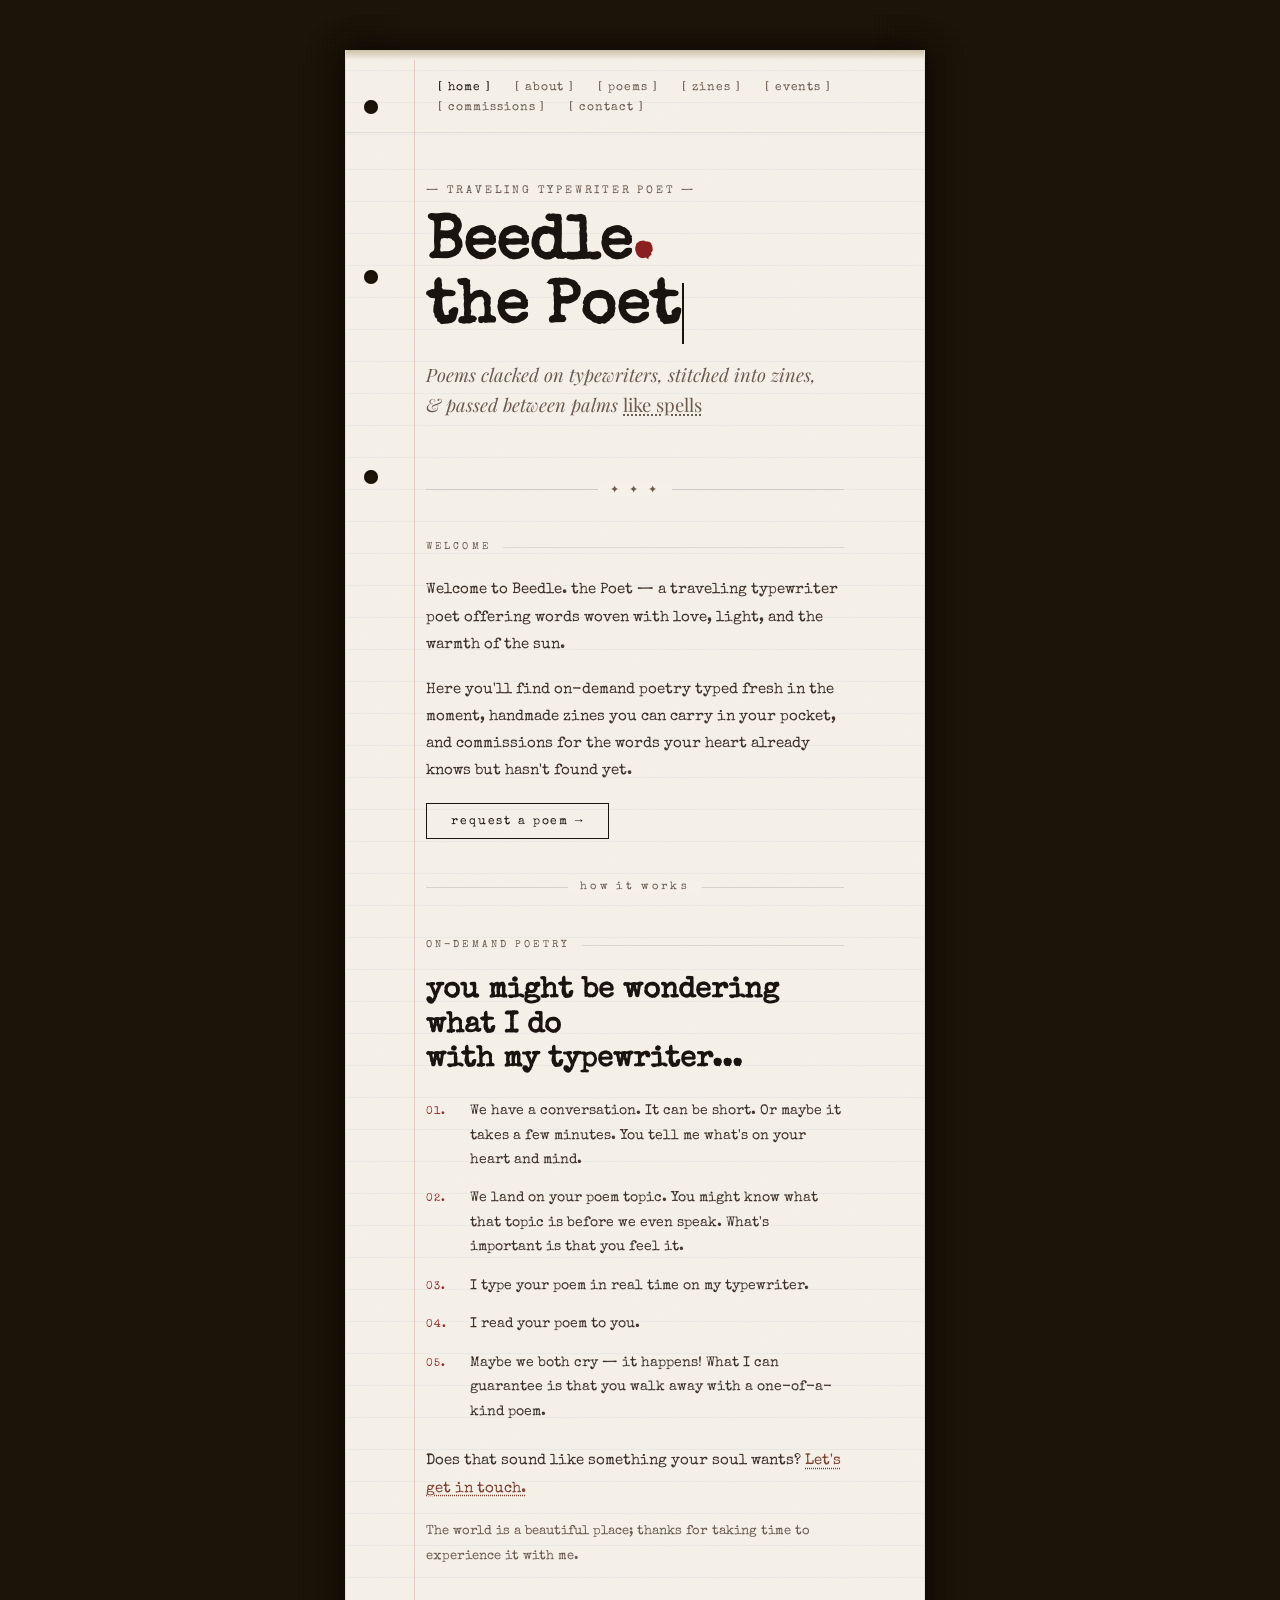
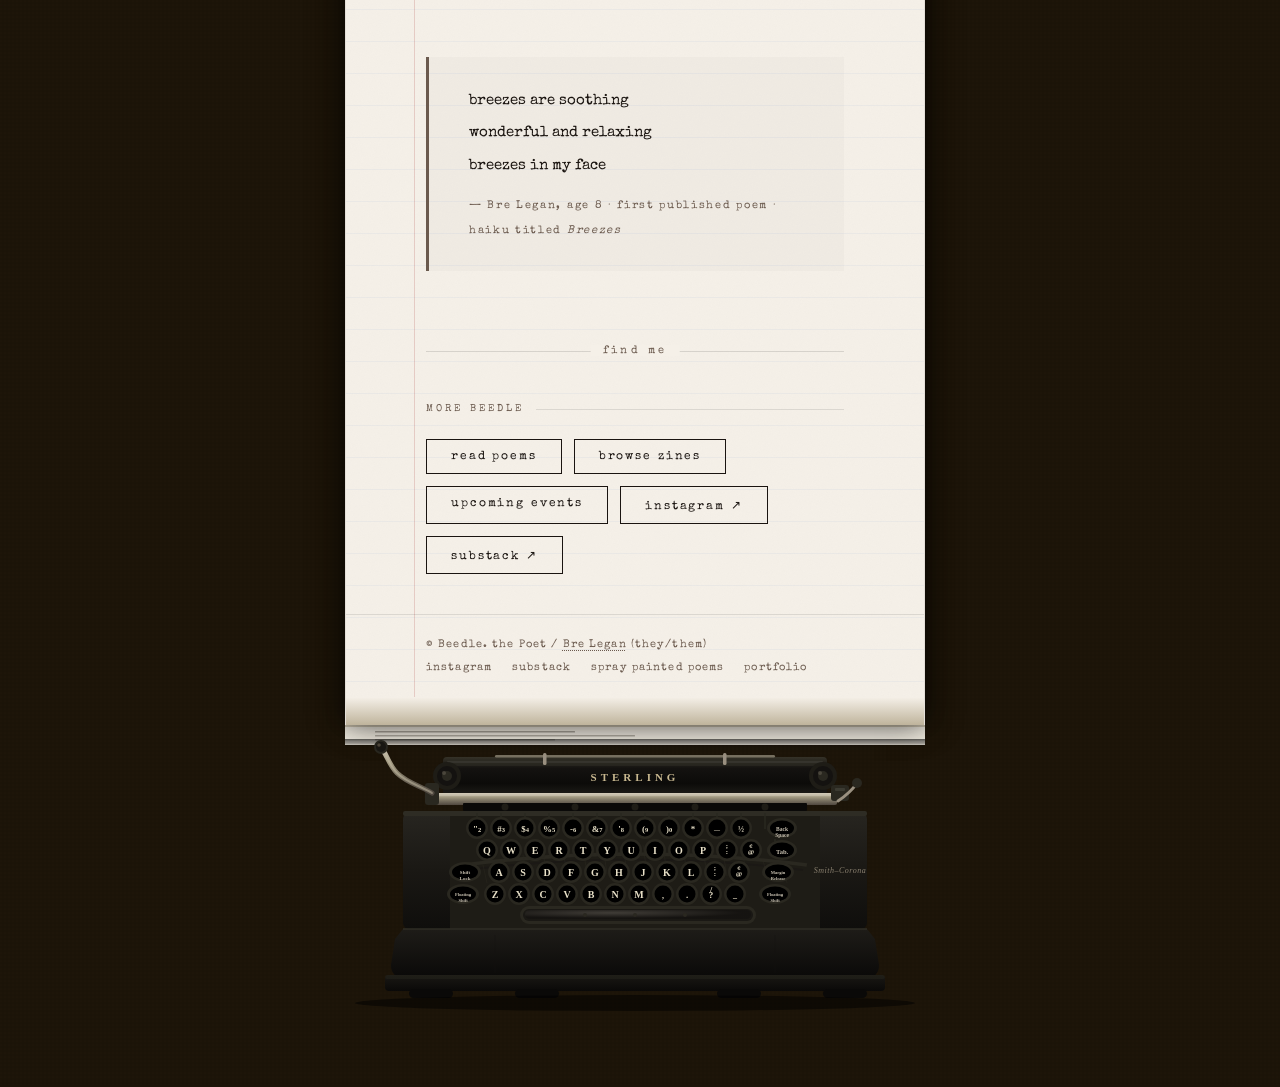
==== commit 30b28714: "Add files via upload" ====
--- a/index.html
+++ b/index.html
@@ -37,14 +37,19 @@
   overflow-x: hidden;
 }
 
-/* ─── Page wrapper ─── */
+/* ─── Page wrapper — same width as typewriter SVG ─── */
 .page-wrap {
   max-width: 690px;
   margin: 0 auto;
   padding-top: 50px;
   padding-left: 0;
   padding-right: 0;
-  overflow: visible;
+}
+
+/* ─── Outer shell that holds paper + typewriter together ─── */
+.page-wrap .paper {
+  margin-left: 7.25%;
+  margin-right: 8.70%;
 }
 
 /* ════════════════════════════════
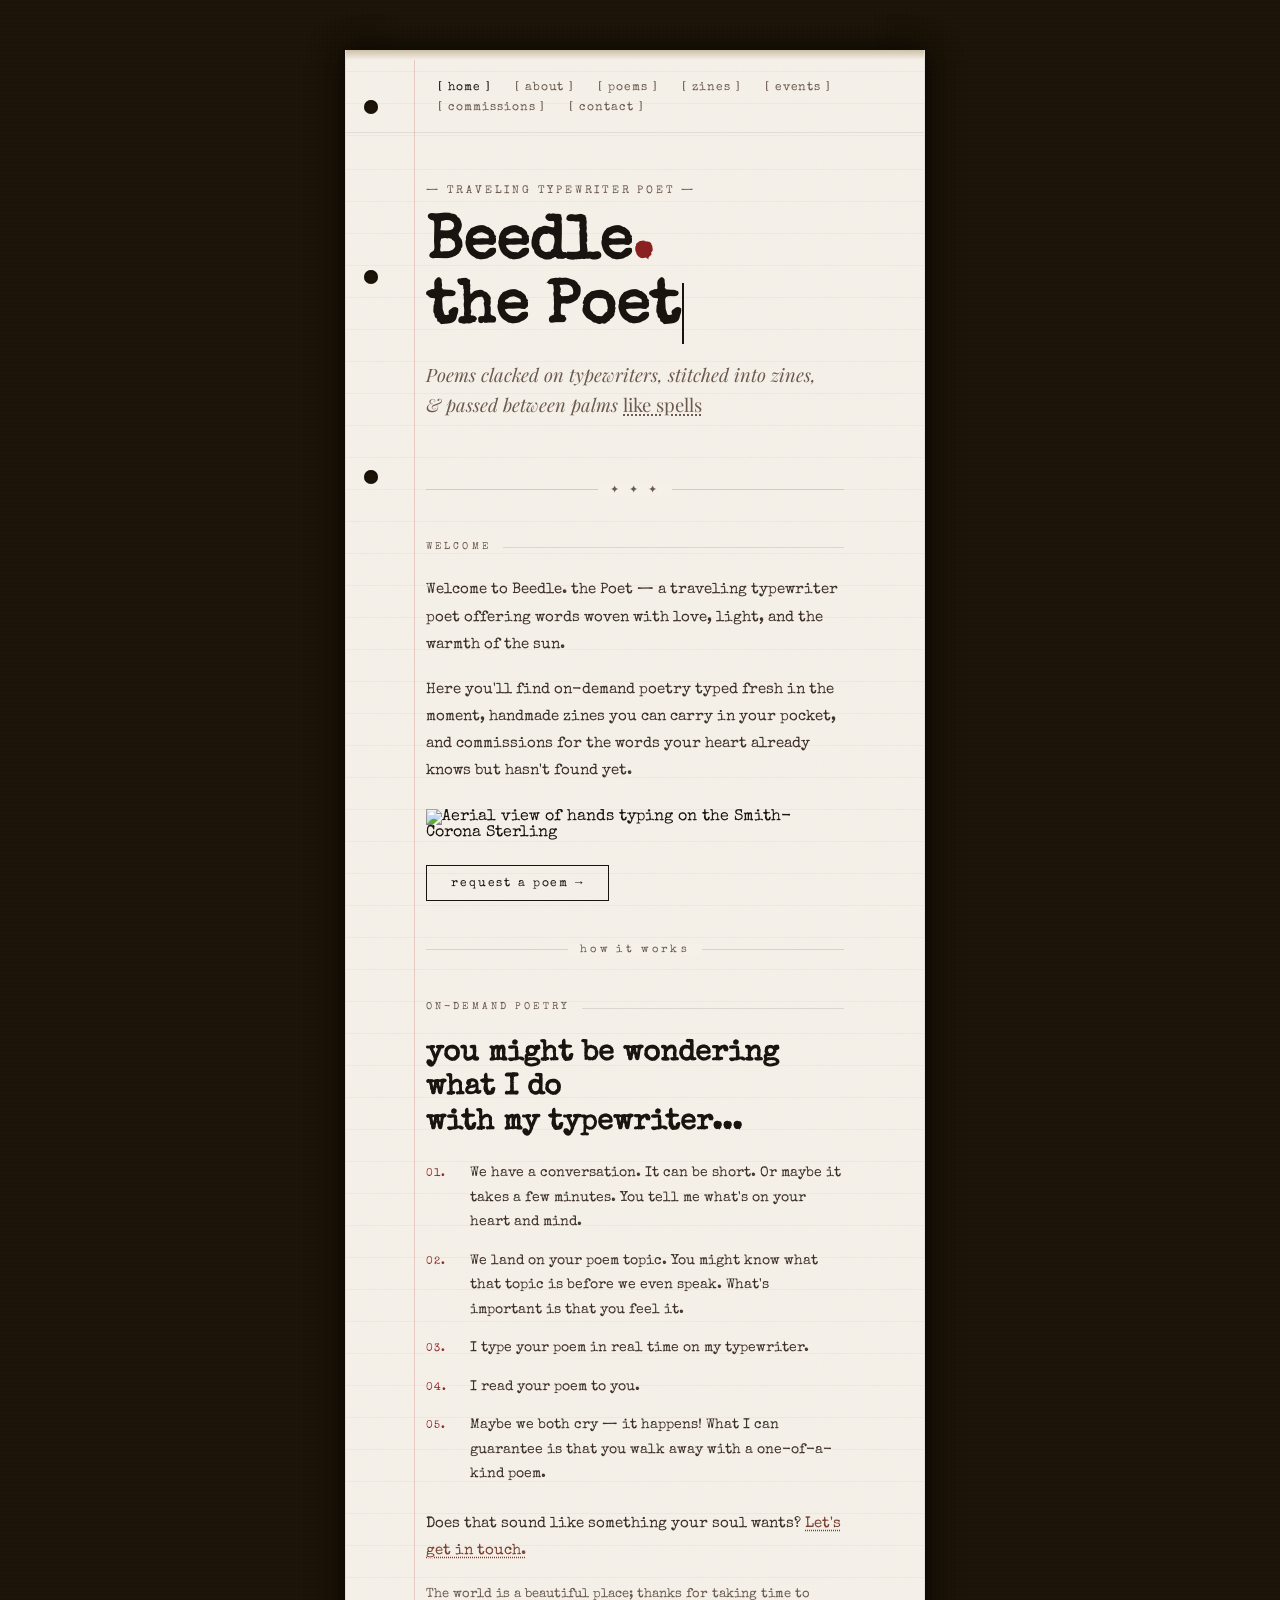
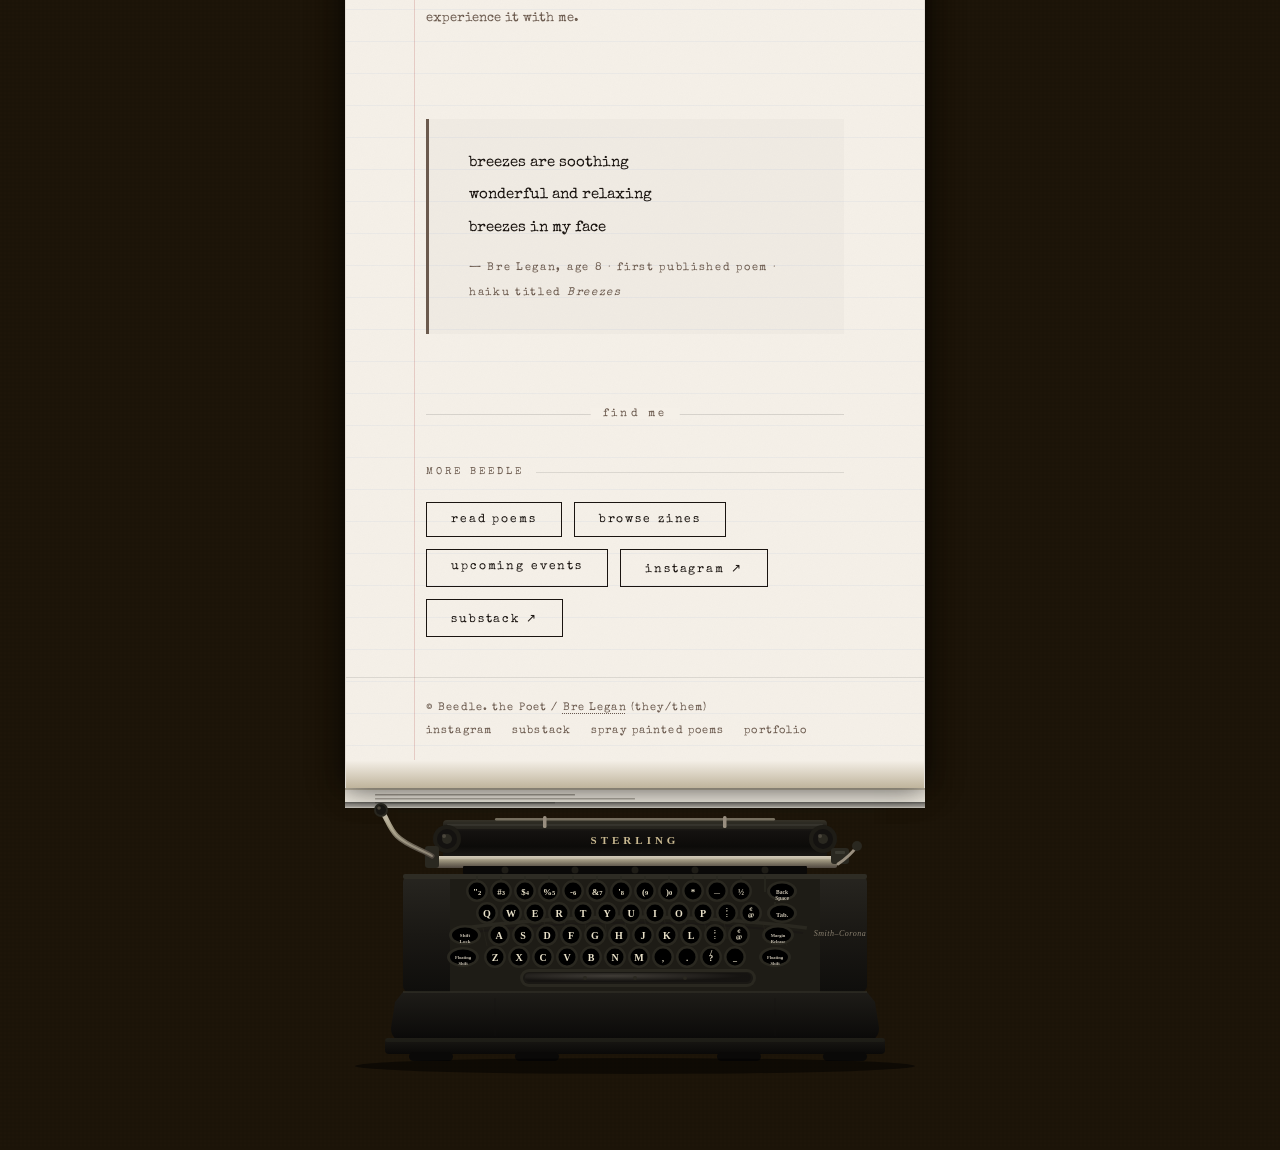
==== commit 534dfb34: "Update index.html" ====
--- a/index.html
+++ b/index.html
@@ -425,6 +425,7 @@
       <p class="section-label">welcome</p>
       <p>Welcome to Beedle. the Poet — a traveling typewriter poet offering words woven with love, light, and the warmth of the sun.</p>
       <p>Here you'll find on-demand poetry typed fresh in the moment, handmade zines you can carry in your pocket, and commissions for the words your heart already knows but hasn't found yet.</p>
+     <img src="typing-aerial.jpg" alt="Aerial view of hands typing on the Smith-Corona Sterling" style="width:100%;margin:24px 0;display:block;" />
       <a href="commissions.html" class="btn">request a poem →</a>
     </section>
     <hr class="divider" data-text="how it works" />
@@ -800,4 +801,4 @@
   </div>
 </div>
 </body>
-</html>+</html>
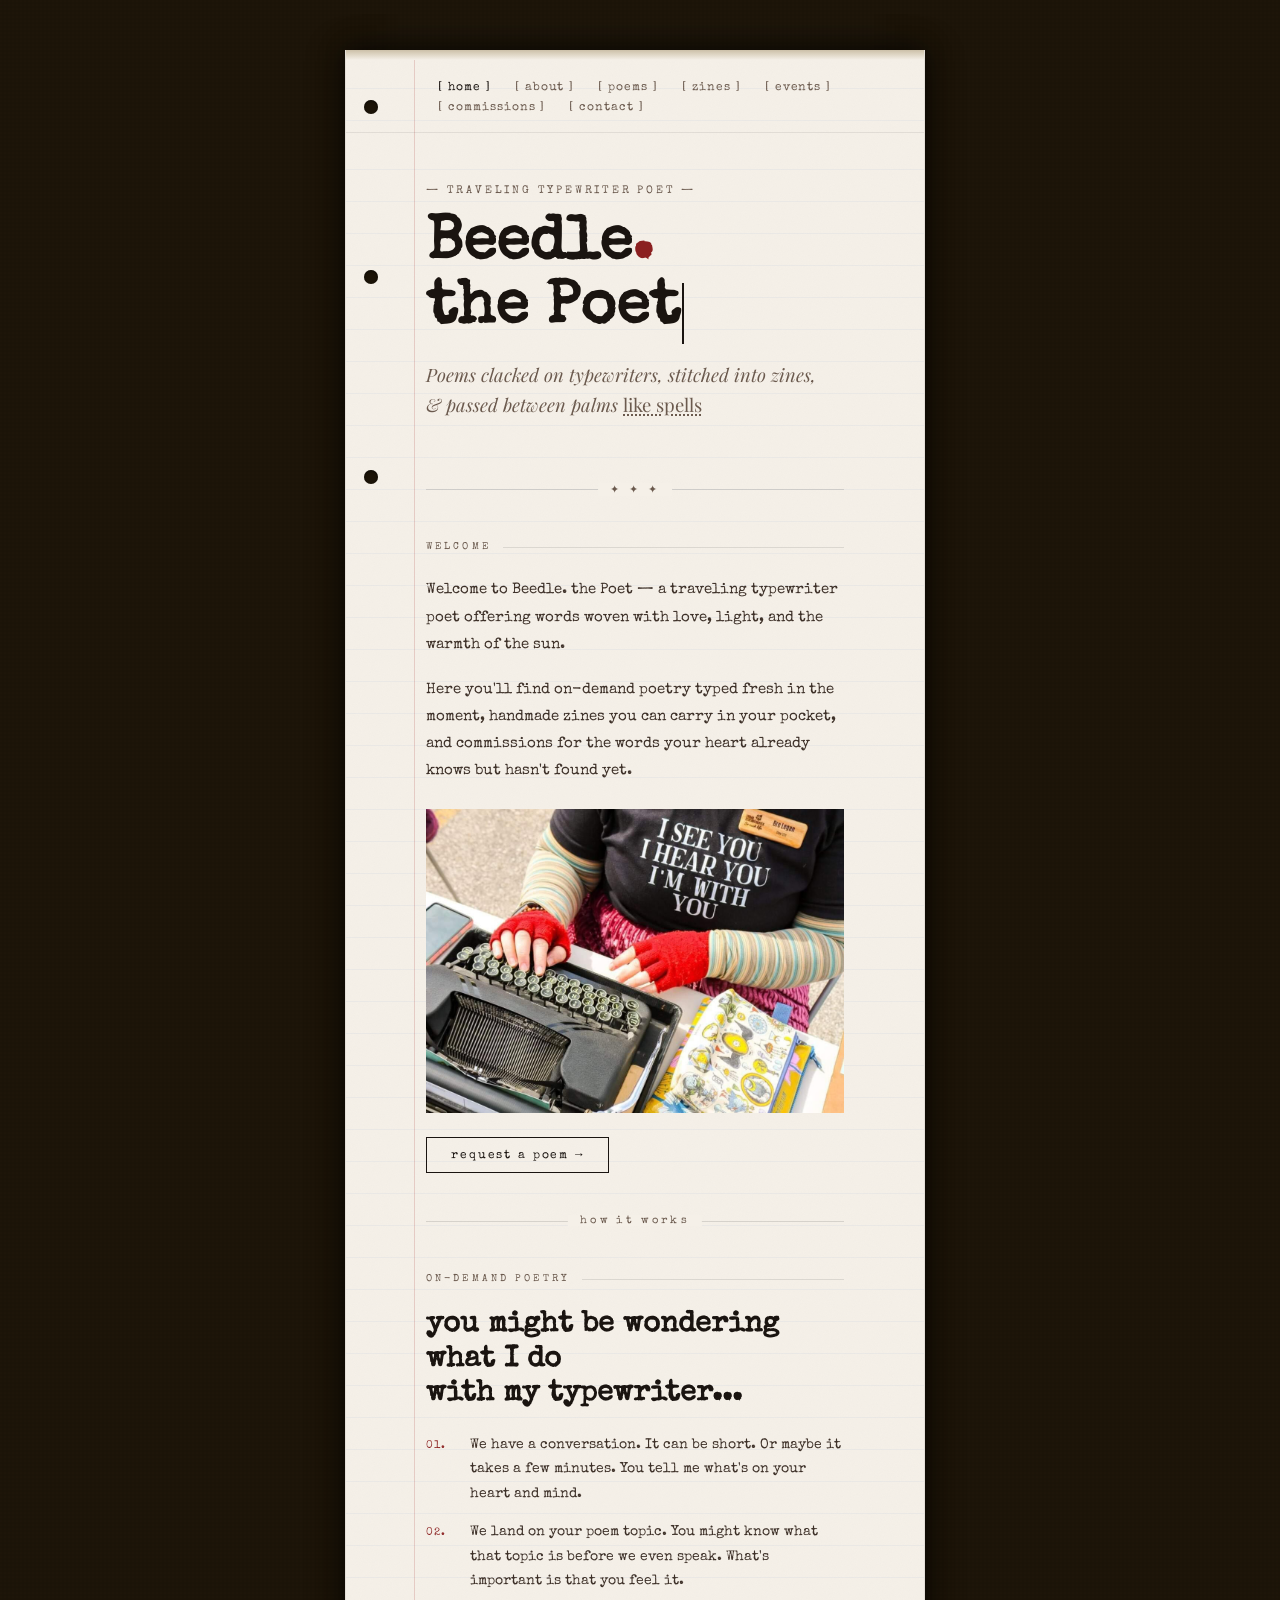
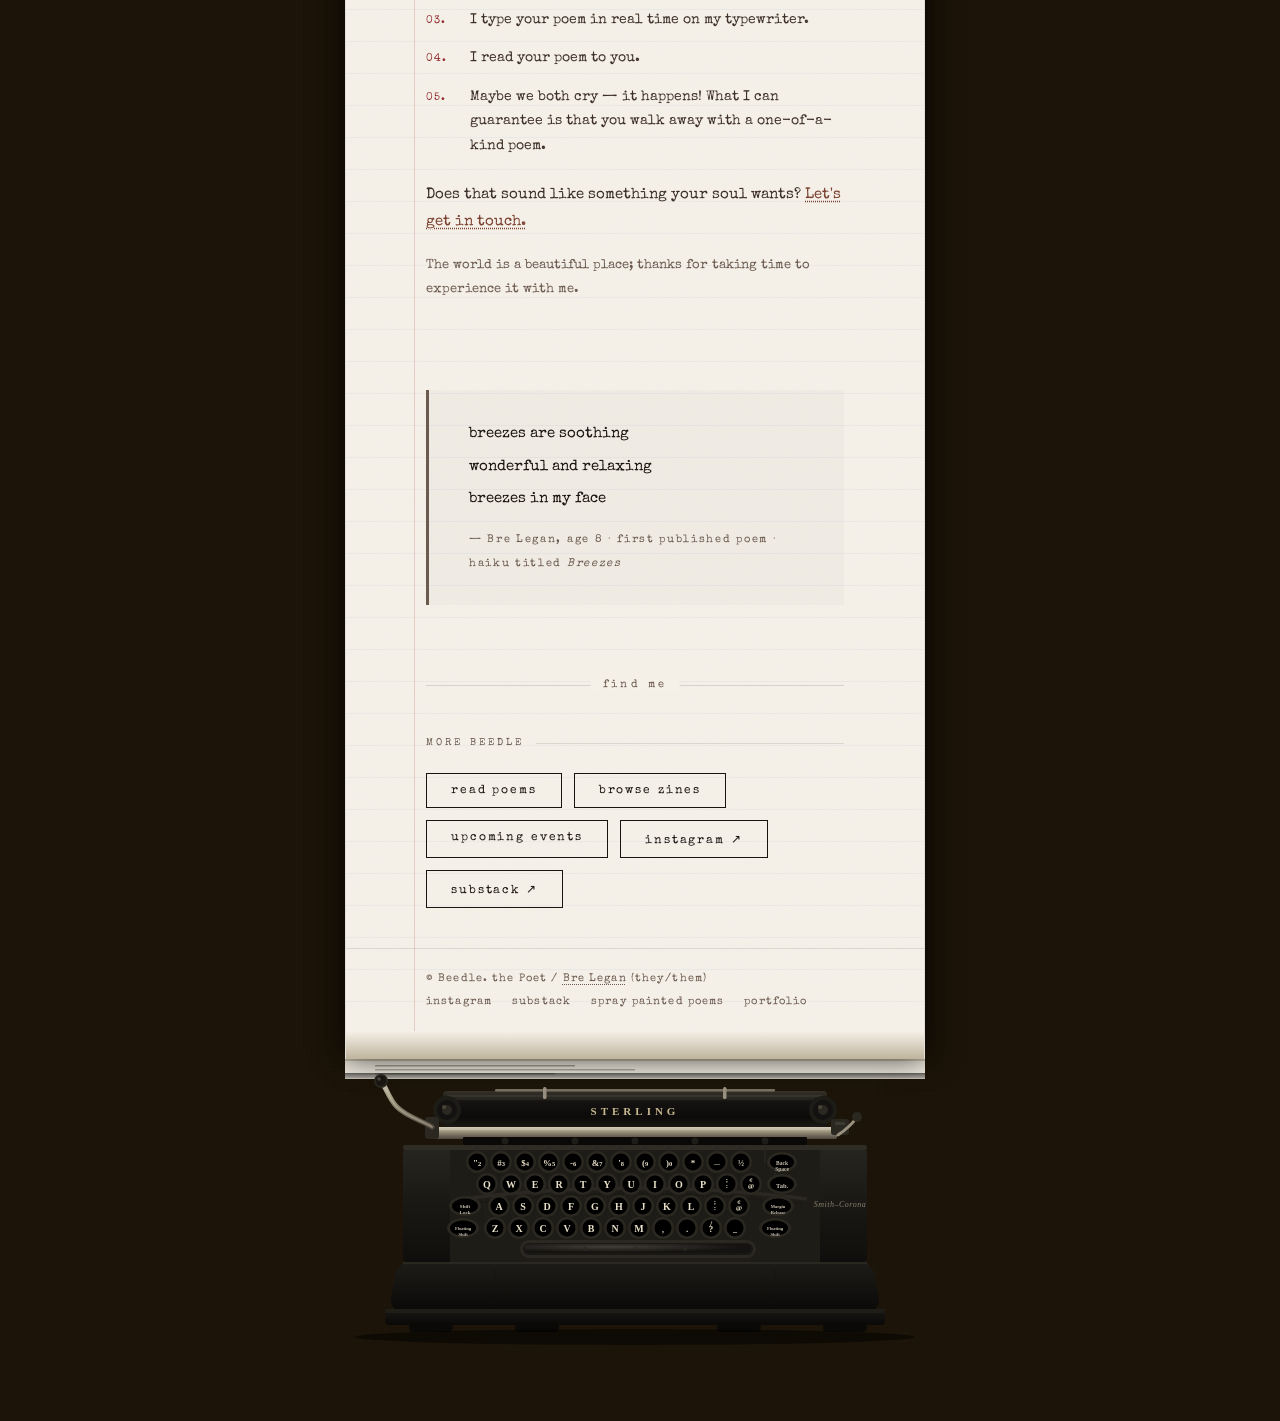
==== commit 1e808f4d: "Update index.html" ====
--- a/index.html
+++ b/index.html
@@ -425,7 +425,7 @@
       <p class="section-label">welcome</p>
       <p>Welcome to Beedle. the Poet — a traveling typewriter poet offering words woven with love, light, and the warmth of the sun.</p>
       <p>Here you'll find on-demand poetry typed fresh in the moment, handmade zines you can carry in your pocket, and commissions for the words your heart already knows but hasn't found yet.</p>
-     <img src="typing-aerial.jpg" alt="Aerial view of hands typing on the Smith-Corona Sterling" style="width:100%;margin:24px 0;display:block;" />
+     <img src="typing-aerial.PNG" alt="Aerial view of hands typing on the Smith-Corona Sterling" style="width:100%;margin:24px 0;display:block;" />
       <a href="commissions.html" class="btn">request a poem →</a>
     </section>
     <hr class="divider" data-text="how it works" />
